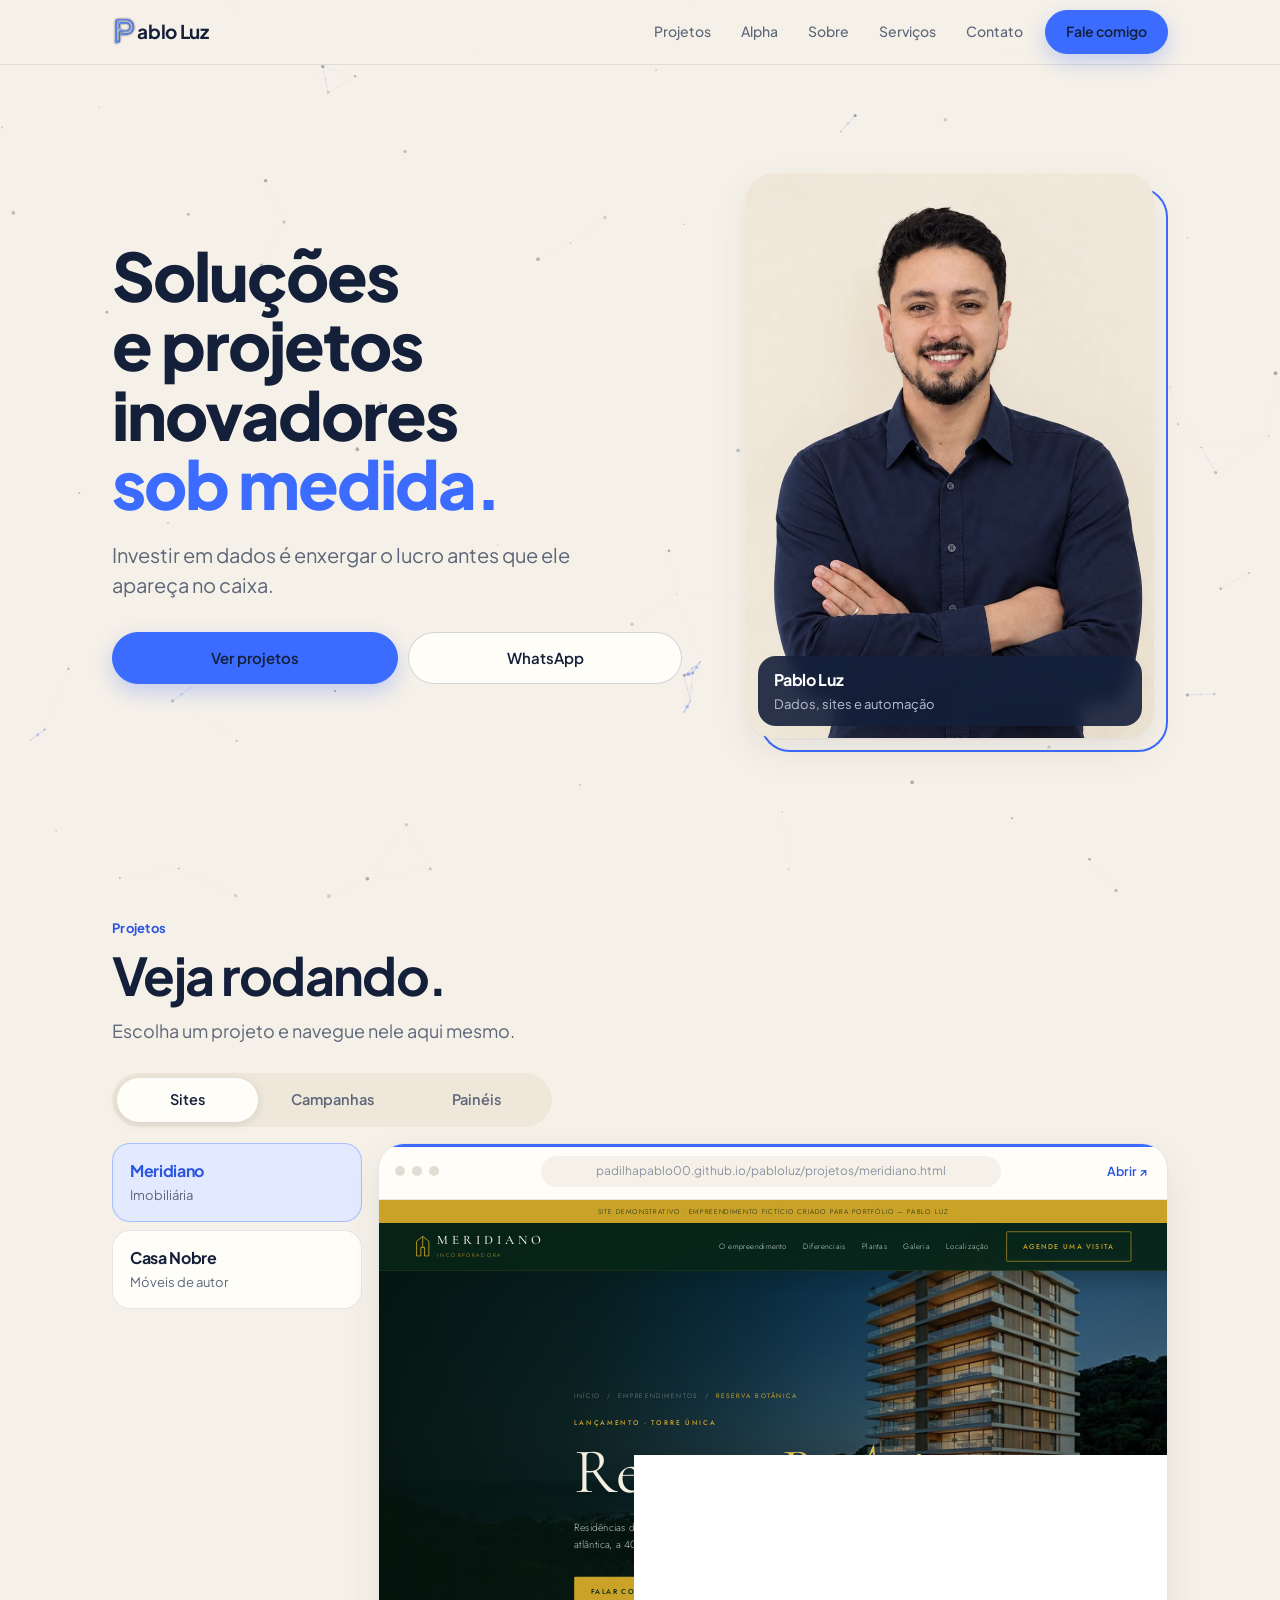
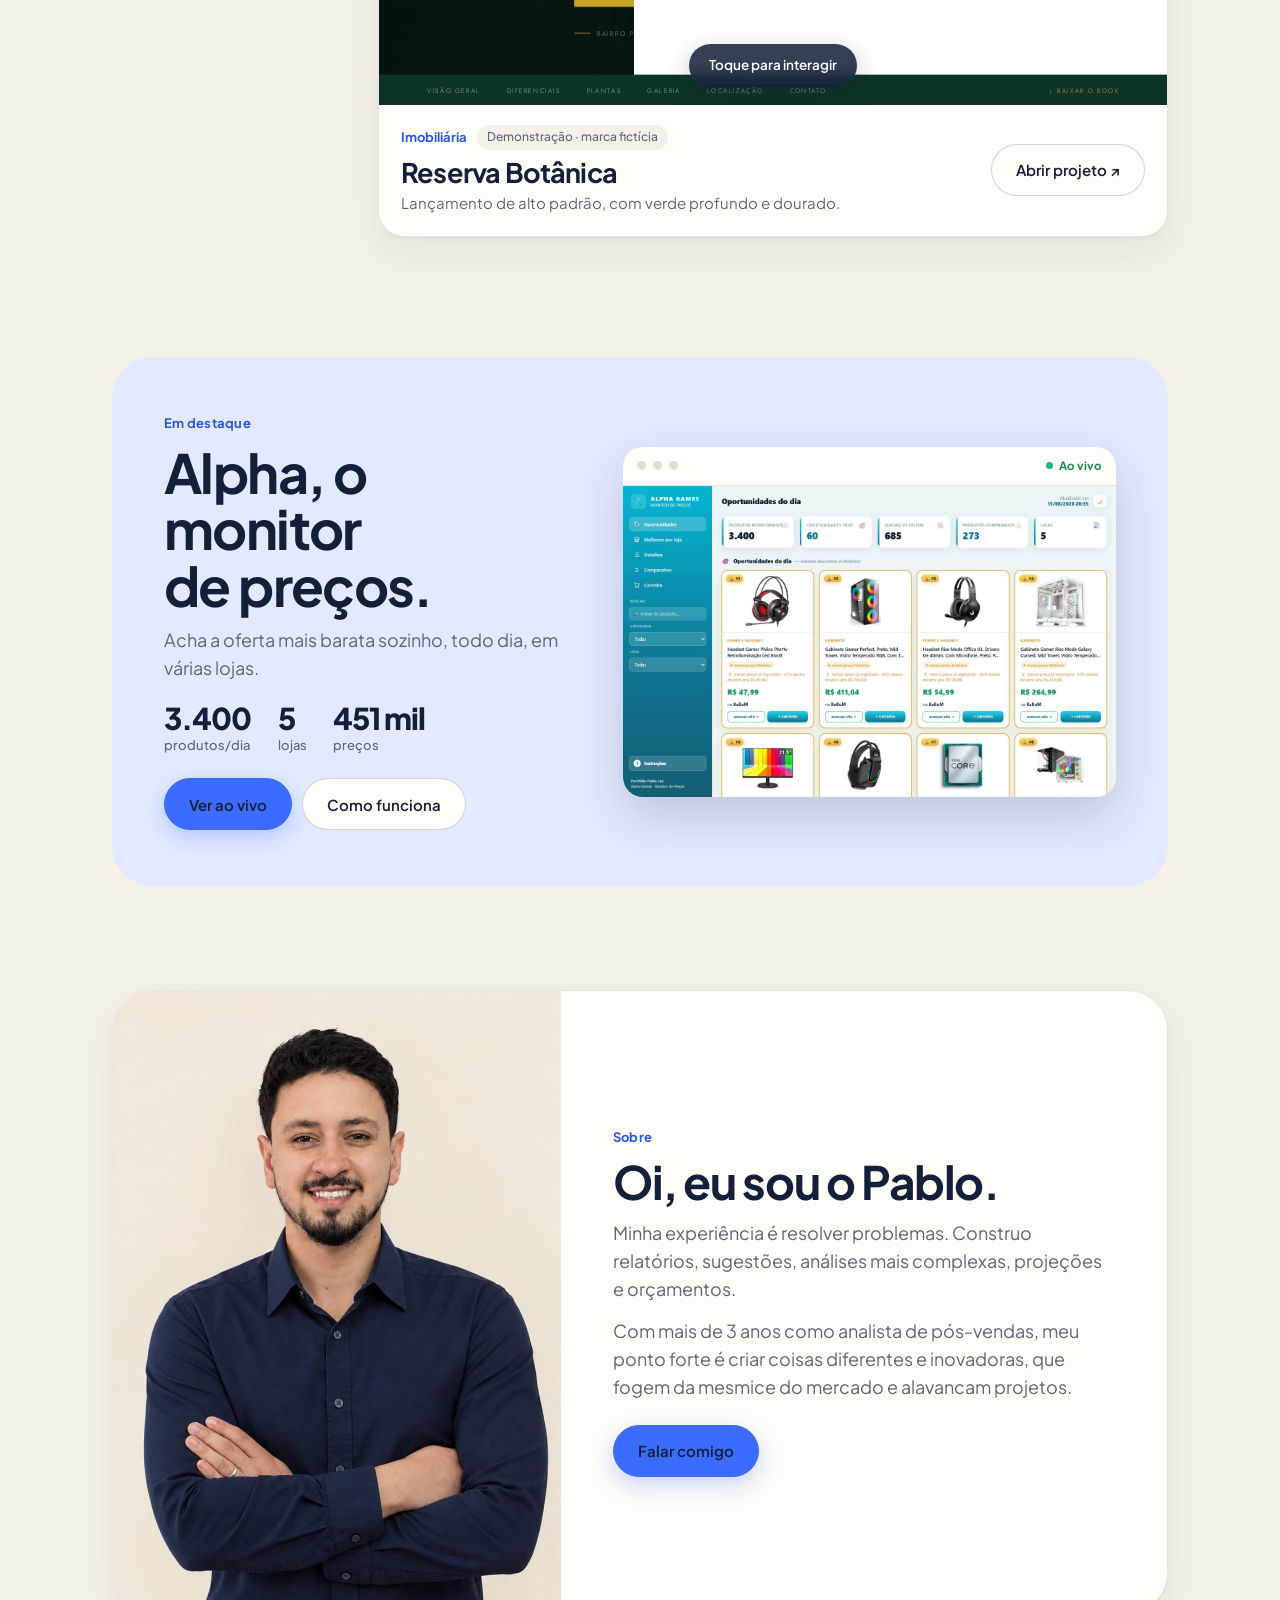
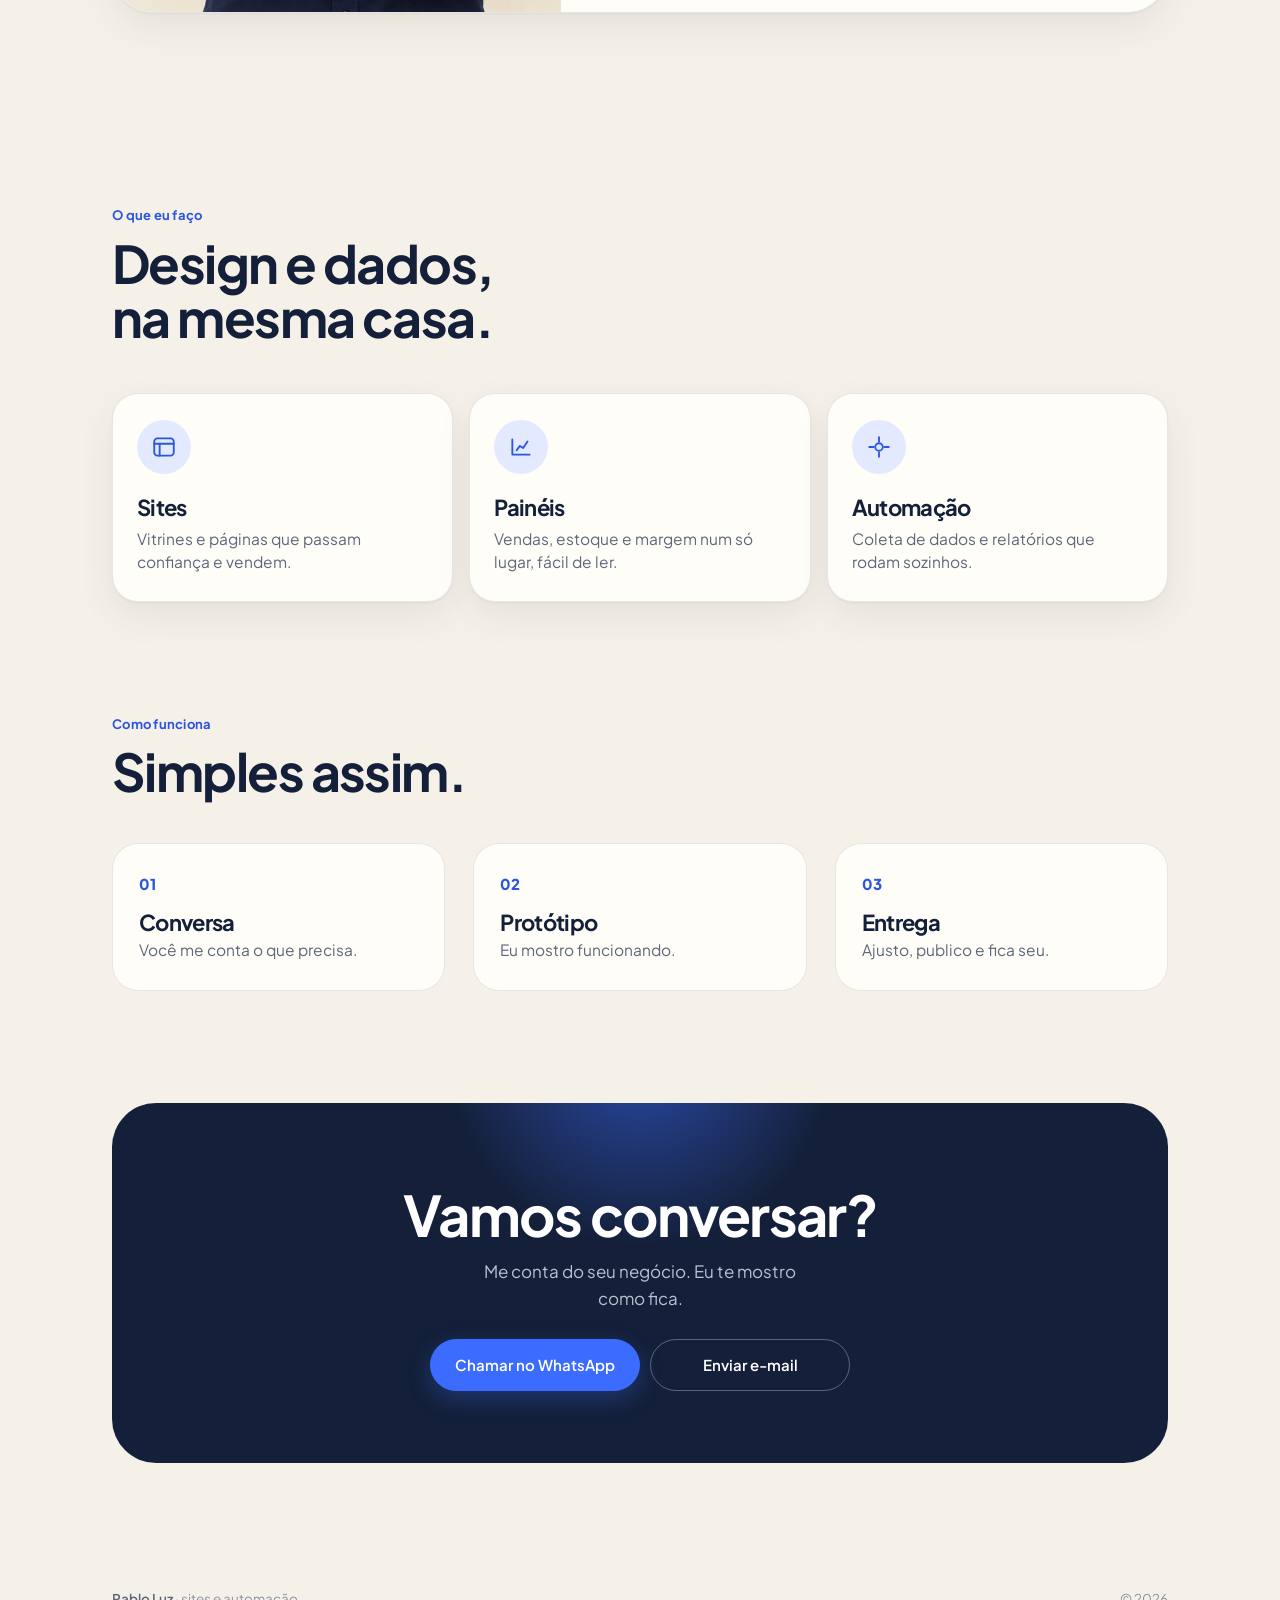
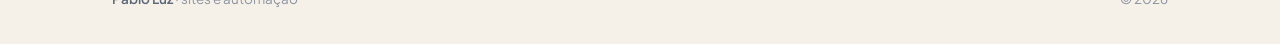
==== index.html @ eb37d138 "portfolio: hero mobile com titulo a esquerda e foto pequena a direita; frase sobre dados como subtit" ====
<!DOCTYPE html>
<html lang="pt-BR">
<head>
<meta charset="UTF-8">
<meta name="viewport" content="width=device-width, initial-scale=1, viewport-fit=cover">
<meta name="theme-color" content="#f6f1e8">
<title>Pablo Luz — Sites, painéis e automação</title>
<meta name="description" content="Sites, painéis e automações sob medida. Veja projetos funcionando, de verdade, sem sair da página.">
<link rel="canonical" href="https://padilhapablo00.github.io/pabloluz/">
<link rel="icon" type="image/png" href="assets/logo-p.png">
<meta property="og:type" content="website">
<meta property="og:locale" content="pt_BR">
<meta property="og:site_name" content="Pablo Luz">
<meta property="og:title" content="Pablo Luz — Sites, painéis e automação">
<meta property="og:description" content="Sites, painéis e automações sob medida. Projetos funcionando, de verdade.">
<meta property="og:url" content="https://padilhapablo00.github.io/pabloluz/">
<link rel="preconnect" href="https://fonts.googleapis.com">
<link rel="preconnect" href="https://fonts.gstatic.com" crossorigin>
<link href="https://fonts.googleapis.com/css2?family=Plus+Jakarta+Sans:wght@400;500;600;700;800&display=swap" rel="stylesheet">
<style>
:root{
  color-scheme:light;
  --bg:#f6f1e8; --bg2:#eee7da; --card:#fffdf8;
  --ink:#14203a; --mut:#5d6779; --dim:#8b93a3;
  --line:rgba(20,32,58,.10); --line2:rgba(20,32,58,.18);
  --blue:#3b6cff; --blued:#2a55e0; --tint:#e3eaff;
  --sh:0 1px 2px rgba(20,32,58,.05),0 14px 36px rgba(20,32,58,.08);
  --font:"Plus Jakarta Sans",-apple-system,"Segoe UI",system-ui,"Helvetica Neue",Arial,sans-serif;
  --wrap:1120px;
}
*{box-sizing:border-box;-webkit-tap-highlight-color:transparent}
html{scroll-behavior:smooth}
body{margin:0;background:var(--bg)}
.pl{background:var(--bg);color:var(--ink);font-family:var(--font);line-height:1.55;
  -webkit-font-smoothing:antialiased;overflow-x:clip;position:relative;min-height:100vh}
.pl ::selection{background:var(--blue);color:#fff}
.pl a{color:inherit;text-decoration:none}
.pl p{margin:0}.pl img{max-width:100%;display:block}
.pl h1,.pl h2,.pl h3{margin:0;font-weight:700;letter-spacing:-.03em;line-height:1.05;text-wrap:balance}
.wrap{max-width:var(--wrap);margin:0 auto;padding:0 22px;position:relative;z-index:2}
.blue{color:var(--blue)}

#field{position:fixed;inset:0;z-index:0;pointer-events:none;display:block;opacity:.7}

/* BOTOES */
.btn{display:inline-flex;align-items:center;justify-content:center;gap:8px;font-family:var(--font);font-weight:600;font-size:15px;
  cursor:pointer;border-radius:999px;padding:0 24px;height:52px;border:1px solid var(--line2);background:var(--card);color:var(--ink);
  transition:transform .16s,background .2s,box-shadow .25s,border-color .2s;white-space:nowrap}
.btn:active{transform:scale(.97)}
.btn-p{background:var(--blue);border-color:var(--blue);color:#fff;box-shadow:0 8px 22px rgba(59,108,255,.28)}
.btn-p:hover{background:var(--blued);border-color:var(--blued)}
.btn-g:hover{background:#fff;border-color:var(--ink)}
.btn-s{height:44px;padding:0 20px;font-size:14px}

/* NAV */
.nav{position:sticky;top:0;z-index:60;background:rgba(246,241,232,.84);backdrop-filter:blur(14px);-webkit-backdrop-filter:blur(14px);
  border-bottom:1px solid var(--line)}
.nav .row{display:flex;align-items:center;height:64px;gap:22px}
.logo{font-weight:700;font-size:19px;letter-spacing:-.02em;display:flex;align-items:center;color:var(--ink)}
.logo .pmark{display:block;height:30px;width:auto;margin:0 0 0 0;position:relative;top:-1px}
.navlinks{display:flex;gap:30px;margin-left:auto;font-size:14px;font-weight:500;color:var(--mut)}
.navlinks a{transition:color .2s}.navlinks a:hover{color:var(--ink)}
.burger{display:none;margin-left:auto;background:var(--card);border:1px solid var(--line2);border-radius:50%;color:var(--ink);
  width:44px;height:44px;cursor:pointer;font-size:17px}
.mmenu{display:none;position:fixed;inset:64px 0 0;z-index:55;background:var(--bg);padding:20px 22px calc(28px + env(safe-area-inset-bottom));
  flex-direction:column;gap:2px;overflow:auto}
.mmenu.on{display:flex}
.mmenu a.l{font-size:28px;font-weight:700;letter-spacing:-.03em;padding:16px 0;border-bottom:1px solid var(--line)}
.mmenu .btn{margin-top:26px}

/* HERO */
.hero{padding:60px 0 44px;position:relative}
.tag{display:inline-flex;align-items:center;gap:9px;font-size:13px;font-weight:600;color:var(--mut);background:var(--card);
  border:1px solid var(--line);border-radius:999px;padding:7px 14px 7px 12px}
.tag::before{content:"";width:7px;height:7px;border-radius:50%;background:var(--blue);box-shadow:0 0 0 4px rgba(59,108,255,.16)}
.hero h1{font-size:clamp(25px,7.3vw,72px);margin:0;max-width:17ch;font-weight:800;line-height:1.04}
.hero .sub{max-width:34ch;margin:22px 0 0;font-size:clamp(17px,4.6vw,20px);color:var(--mut);line-height:1.5}
.hero .ctas{display:flex;gap:10px;margin-top:32px;flex-wrap:wrap}
.hero .ctas .btn{flex:1 1 auto;min-width:150px}
.hero-grid{display:grid;grid-template-columns:minmax(0,1fr) 128px;grid-template-areas:"t p" "s s" "c c";gap:26px 20px;align-items:center}
.hero-tx{display:contents}
.hero-tx h1{grid-area:t}.hero-tx .sub{grid-area:s;margin:0}.hero-tx .ctas{grid-area:c;margin-top:2px}
.pic{grid-area:p;position:relative;margin:0 8px 8px 0}
.pic::before{content:"";position:absolute;inset:8px -8px -8px 8px;border:2px solid var(--blue);border-radius:22px;z-index:0}
.pic img{position:relative;z-index:1;width:100%;height:auto;border-radius:20px;box-shadow:var(--sh)}
.pic figcaption{display:none;position:absolute;z-index:2;left:12px;right:12px;bottom:12px;background:rgba(20,32,58,.9);color:#fff;
  border-radius:18px;padding:12px 16px;backdrop-filter:blur(8px)}
.pic figcaption b{display:block;font-size:16px;font-weight:700;letter-spacing:-.02em}
.pic figcaption span{display:block;font-size:13px;color:#b8c0d2;margin-top:1px}

/* SECOES */
.sec{padding:64px 0;position:relative;z-index:2}
.eyebrow{font-size:13px;font-weight:700;color:var(--blued);letter-spacing:.02em}
.sec h2{font-size:clamp(30px,7.6vw,52px);margin:10px 0 0}
.sec .lead{color:var(--mut);font-size:clamp(16px,4.2vw,18px);max-width:40ch;margin:14px 0 0;line-height:1.55}

.rev{opacity:0;transform:translateY(22px);transition:opacity .7s cubic-bezier(.2,.7,.2,1),transform .7s cubic-bezier(.2,.7,.2,1)}
.rev.in{opacity:1;transform:none}
.d1{transition-delay:.06s}.d2{transition-delay:.12s}.d3{transition-delay:.18s}

/* VITRINE */
.seg{display:flex;gap:4px;background:var(--bg2);border-radius:999px;padding:5px;margin-top:28px;max-width:440px}
.sg{flex:1;height:44px;border:0;border-radius:999px;background:transparent;font:inherit;font-size:14.5px;font-weight:600;color:var(--mut);
  cursor:pointer;transition:.22s}
.sg.on{background:var(--card);color:var(--ink);box-shadow:0 2px 10px rgba(20,32,58,.12)}
.show{display:grid;grid-template-columns:250px minmax(0,1fr);gap:16px;margin-top:16px}
.sel{display:flex;flex-direction:column;gap:8px;align-self:start}
.si{width:100%;text-align:left;border:1px solid var(--line);border-radius:18px;background:var(--card);padding:15px 17px;
  cursor:pointer;font:inherit;color:var(--ink);transition:.22s;position:relative}
.si:hover{border-color:var(--line2)}
.si.on{background:var(--tint);border-color:rgba(59,108,255,.35)}
.si .nm{display:block;font-size:16px;font-weight:700;letter-spacing:-.02em}
.si .kd{display:block;font-size:13px;color:var(--mut);margin-top:2px}
.si.on .nm{color:var(--blued)}
.stage{border:1px solid var(--line);border-radius:26px;overflow:hidden;background:var(--card);position:relative;box-shadow:var(--sh)}
.prog{position:absolute;left:0;top:0;height:3px;width:100%;background:var(--blue);transform-origin:left;transform:scaleX(0);z-index:5;pointer-events:none}
.prog.run{animation:prog 9s linear forwards}
@keyframes prog{from{transform:scaleX(0)}to{transform:scaleX(1)}}
.ftop{display:flex;align-items:center;gap:7px;padding:12px 16px;background:var(--card);border-bottom:1px solid var(--line)}
.ftop i{width:10px;height:10px;border-radius:50%;background:#e2ddd2;flex:0 0 auto}
.ftop .u{margin:0 auto;min-width:0;flex:1;max-width:460px;font-size:12px;color:var(--dim);background:var(--bg);border-radius:999px;
  padding:6px 14px;white-space:nowrap;overflow:hidden;text-overflow:ellipsis;text-align:center}
.ftop .op{font-size:12.5px;font-weight:600;color:var(--blued);white-space:nowrap;padding:6px 4px}
.view{position:relative;overflow:hidden;background:#f0ebe1;height:520px}
.view::before{content:"carregando…";position:absolute;inset:0;display:grid;place-items:center;font-size:13px;font-weight:500;color:var(--dim);animation:pulse 1.4s infinite}
.view.ready::before{display:none}
.view iframe{position:absolute;left:0;top:0;border:0;background:#fff;transform-origin:0 0;opacity:0;transition:opacity .4s}
.view.ready iframe{opacity:1}
.cover{position:absolute;inset:0;z-index:3;display:flex;align-items:flex-end;justify-content:center;padding:18px;cursor:pointer}
.view.live .cover{display:none}
.cover span{font-size:13.5px;font-weight:600;color:#fff;background:rgba(20,32,58,.86);border-radius:999px;padding:11px 20px;
  backdrop-filter:blur(8px);transition:.2s;box-shadow:0 8px 24px rgba(20,32,58,.25)}
.cover:hover span{background:var(--blue)}
.exit{position:absolute;right:12px;bottom:12px;z-index:4;display:none;font:inherit;font-size:13px;font-weight:600;color:#fff;
  background:rgba(20,32,58,.88);border:0;border-radius:999px;padding:10px 16px;cursor:pointer}
.view.live .exit{display:block}
.scopy{padding:20px 22px 22px;display:grid;grid-template-columns:minmax(0,1fr) auto;gap:18px;align-items:center}
.scopy .top{display:flex;align-items:center;gap:10px;flex-wrap:wrap}
.scopy .kd{font-size:13px;font-weight:700;color:var(--blued)}
.badge{font-size:12px;font-weight:500;color:var(--mut);background:var(--bg);border-radius:999px;padding:3px 10px}
.scopy h3{font-size:clamp(21px,5.4vw,27px);margin:8px 0 6px}
.scopy p{color:var(--mut);font-size:15px;line-height:1.5;max-width:56ch}

/* ALPHA */
.feature{background:var(--tint);border-radius:34px;padding:28px 22px 24px;display:grid;grid-template-columns:1fr;gap:28px;align-items:center;position:relative;z-index:2}
.feature h2{font-size:clamp(32px,8.4vw,54px);margin:10px 0 0}
.feature .lead{margin-top:12px}
.stat{display:flex;gap:26px;margin-top:22px;flex-wrap:wrap}
.stat .n{font-size:30px;font-weight:800;letter-spacing:-.03em;line-height:1}
.stat .n small{display:block;font-size:13px;font-weight:500;letter-spacing:0;color:var(--mut);margin-top:6px}
.feature .ctas{display:flex;gap:10px;margin-top:26px;flex-wrap:wrap}
.feature .ctas .btn{flex:1 1 auto}
.awin{border-radius:20px;overflow:hidden;background:var(--card);box-shadow:0 20px 50px rgba(20,32,58,.18);position:relative}
.awin .bar{display:flex;align-items:center;gap:7px;padding:10px 14px;border-bottom:1px solid var(--line)}
.awin .bar i{width:9px;height:9px;border-radius:50%;background:#e2ddd2}
.awin .live{margin-left:auto;display:inline-flex;align-items:center;gap:6px;font-size:11.5px;font-weight:700;color:#178a52}
.awin .live .dot{width:7px;height:7px;border-radius:50%;background:#22b573;animation:pulse 1.5s infinite}
@keyframes pulse{0%,100%{opacity:1}50%{opacity:.35}}
.awin img{width:100%;height:auto;display:block}

/* SOBRE */
.about{display:grid;grid-template-columns:1fr;background:var(--card);border:1px solid var(--line);border-radius:34px;overflow:hidden;box-shadow:var(--sh);position:relative;z-index:2}
.about .ph{position:relative;background:#efe7d8;overflow:hidden}
.about .ph img{width:100%;height:auto;display:block}
.about .tx{padding:28px 24px 30px}
.about h2{font-size:clamp(30px,8vw,46px);margin:10px 0 0}
.about p.lead{margin-top:14px}
.about .ctas{display:flex;gap:10px;margin-top:24px;flex-wrap:wrap}
.about .ctas .btn{flex:1 1 auto}

/* SERVICOS */
.svcs{display:flex;gap:12px;margin:32px -22px 0;padding:4px 22px 18px;overflow-x:auto;scroll-snap-type:x mandatory;scrollbar-width:none}
.svcs::-webkit-scrollbar{display:none}
.svc{flex:0 0 78%;max-width:340px;scroll-snap-align:start;background:var(--card);border:1px solid var(--line);border-radius:26px;padding:26px 24px 28px;box-shadow:var(--sh)}
.svc .ic{width:54px;height:54px;border-radius:50%;background:var(--tint);display:grid;place-items:center;color:var(--blued);margin-bottom:22px}
.svc .ic svg{width:26px;height:26px;fill:none;stroke:currentColor;stroke-width:1.7;stroke-linecap:round;stroke-linejoin:round}
.svc h3{font-size:22px}
.svc p{color:var(--mut);font-size:15.5px;margin-top:8px;line-height:1.5}

/* PROCESSO */
.steps{display:grid;grid-template-columns:1fr;gap:0;margin-top:30px;border-top:1px solid var(--line)}
.step{display:grid;grid-template-columns:48px 1fr;gap:10px;padding:22px 0;border-bottom:1px solid var(--line);align-items:baseline}
.step .sn{font-size:15px;font-weight:800;color:var(--blued)}
.step h3{font-size:22px}
.step p{color:var(--mut);font-size:15.5px;margin-top:4px}

/* CONTATO */
.cta{background:var(--ink);color:#fff;border-radius:34px;padding:44px 24px;text-align:center;position:relative;z-index:2;overflow:hidden}
.cta::before{content:"";position:absolute;width:420px;height:420px;border-radius:50%;left:50%;top:-260px;transform:translateX(-50%);
  background:radial-gradient(circle,rgba(59,108,255,.55),transparent 65%);pointer-events:none}
.cta h2{font-size:clamp(32px,8.6vw,56px);position:relative}
.cta p{color:#b8c0d2;font-size:17px;margin:14px auto 0;max-width:30ch;position:relative}
.cta .ctas{display:flex;flex-direction:column;gap:10px;margin-top:28px;position:relative;max-width:340px;margin-left:auto;margin-right:auto}
.cta .btn-g{background:transparent;color:#fff;border-color:rgba(255,255,255,.3)}
.cta .btn-g:hover{background:rgba(255,255,255,.08);border-color:#fff}
.foot{padding:30px 0 calc(34px + env(safe-area-inset-bottom));position:relative;z-index:2}
.foot .row{display:flex;justify-content:space-between;gap:14px;flex-wrap:wrap;font-size:13.5px;color:var(--dim)}
.foot .row b{color:var(--mut);font-weight:600}

/* WHATSAPP FLUTUANTE (celular) */
.fab{position:fixed;left:16px;right:16px;bottom:calc(14px + env(safe-area-inset-bottom));z-index:50;max-width:420px;margin:0 auto;
  height:54px;display:none;box-shadow:0 12px 30px rgba(59,108,255,.38);transform:translateY(90px);opacity:0;transition:.35s}
.fab.on{transform:none;opacity:1}

/* MODAL */
.pv{position:fixed;inset:0;z-index:100;display:none;align-items:center;justify-content:center;padding:20px}
.pv.on{display:flex}
.pv .bd{position:absolute;inset:0;background:rgba(20,32,58,.5);backdrop-filter:blur(6px);opacity:0;transition:opacity .35s}
.pv.show .bd{opacity:1}
.pvwin{position:relative;z-index:1;width:min(560px,100%);max-height:88vh;background:var(--card);border-radius:28px;overflow:hidden;
  display:flex;flex-direction:column;transform:scale(.94) translateY(14px);opacity:0;transition:transform .4s cubic-bezier(.2,.75,.2,1),opacity .4s;
  box-shadow:0 40px 100px rgba(20,32,58,.35)}
.pv.show .pvwin{transform:none;opacity:1}
.pvbar{display:flex;align-items:center;justify-content:space-between;padding:18px 22px;border-bottom:1px solid var(--line)}
.pvbar .t{font-size:15px;font-weight:700}
.pvbar button{font:inherit;font-size:14px;font-weight:600;color:var(--ink);background:var(--bg);border:0;border-radius:999px;padding:9px 16px;cursor:pointer}
.hwbody{padding:22px 24px 28px;overflow:auto}
.hwhead{font-size:24px;font-weight:800;letter-spacing:-.03em;line-height:1.1;margin-bottom:8px}
.hwstep{display:flex;gap:16px;padding:16px 0;border-top:1px solid var(--line)}
.hwstep .hn{font-size:15px;font-weight:800;color:var(--blued);min-width:26px}
.hwstep b{font-size:17px;font-weight:700;letter-spacing:-.02em}
.hwstep p{color:var(--mut);font-size:15px;margin-top:3px;line-height:1.5}

/* ---- TABLET / DESKTOP ---- */
@media(max-width:1000px){
  .show{grid-template-columns:1fr}
  .sel{flex-direction:row;overflow-x:auto;scrollbar-width:none;margin:0 -22px;padding:2px 22px}
  .sel::-webkit-scrollbar{display:none}
  .si{width:auto;min-width:172px;flex:0 0 auto}
}
@media(max-width:700px){
  .navlinks,.nav .btn{display:none}.burger{display:block}
  .fab{display:inline-flex}
  .scopy{grid-template-columns:1fr}
  .scopy .btn{width:100%}
  .ftop .u{display:none}.ftop .op{margin-left:auto}
}
@media(min-width:701px){
  .wrap{padding:0 32px}
  .hero{padding:108px 0 70px}
  .hero h1{font-size:clamp(46px,5.2vw,68px)}
  .hero-grid{grid-template-columns:1.15fr .85fr;grid-template-areas:none;gap:64px;align-items:center}
  .hero-tx{display:block}
  .hero-tx .sub{margin:22px 0 0}.hero-tx .ctas{margin-top:32px}
  .pic{grid-area:auto;margin:0 14px 14px 0;max-width:420px;justify-self:end}
  .pic::before{inset:14px -14px -14px 14px;border-radius:30px}
  .pic img{border-radius:28px}
  .pic figcaption{display:block}
  .sec{padding:96px 0}
  .feature{padding:56px 52px;grid-template-columns:.9fr 1.1fr;gap:56px;border-radius:40px}
  .feature .ctas .btn{flex:0 0 auto}
  .svcs{margin:44px 0 0;padding:4px 0 8px;overflow:visible;display:grid;grid-template-columns:repeat(3,1fr);gap:16px}
  .svc{flex:none;max-width:none}
  .steps{grid-template-columns:repeat(3,1fr);gap:28px;border-top:0;margin-top:44px}
  .step{grid-template-columns:1fr;border:1px solid var(--line);border-radius:26px;padding:28px 26px;background:var(--card);gap:16px}
  .about{grid-template-columns:.85fr 1.15fr;border-radius:40px}
  .about .tx{padding:56px 52px;align-self:center}
  .about .ctas .btn{flex:0 0 auto}
  .cta{padding:72px 40px;border-radius:44px}
  .cta .ctas{flex-direction:row;max-width:none;justify-content:center}
  .cta .btn{min-width:200px}
}
@media(prefers-reduced-motion:reduce){.rev{transition:none;opacity:1;transform:none}
  .awin .live .dot,.view::before{animation:none}html{scroll-behavior:auto}}
</style>
</head>
<body>

<div class="pl">
  <canvas id="field"></canvas>

  <nav class="nav"><div class="wrap"><div class="row">
    <a class="logo" href="#top"><img class="pmark" src="assets/logo-p.png" alt="P">ablo&nbsp;Luz</a>
    <div class="navlinks"><a href="#trabalhos">Projetos</a><a href="#alpha">Alpha</a><a href="#sobre">Sobre</a><a href="#servicos">Serviços</a><a href="#contato">Contato</a></div>
    <a class="btn btn-p btn-s" href="#contato">Fale comigo</a>
    <button class="burger" id="burger" aria-label="menu">☰</button>
  </div></div></nav>
  <div class="mmenu" id="mmenu">
    <a class="l" href="#trabalhos">Projetos</a><a class="l" href="#alpha">Alpha</a><a class="l" href="#sobre">Sobre</a><a class="l" href="#servicos">Serviços</a><a class="l" href="#contato">Contato</a>
    <a class="btn btn-p" href="https://wa.me/5555992091409?text=Oi%20Pablo!%20Vi%20o%20seu%20site%20e%20quero%20conversar." target="_blank" rel="noopener">Chamar no WhatsApp</a>
  </div>

  <!-- HERO -->
  <header class="hero" id="top"><div class="wrap hero-grid">
    <div class="hero-tx">
      <h1 class="rev">Soluções e projetos inovadores <span class="blue">sob medida.</span></h1>
      <p class="sub rev d1">Investir em dados é enxergar o lucro antes que ele apareça no caixa.</p>
      <div class="ctas rev d2">
        <a class="btn btn-p" href="#trabalhos">Ver projetos</a>
        <a class="btn btn-g" href="https://wa.me/5555992091409?text=Oi%20Pablo!%20Vi%20o%20seu%20site%20e%20quero%20conversar." target="_blank" rel="noopener">WhatsApp</a>
      </div>
    </div>
    <figure class="pic rev d2">
      <img src="assets/pablo.jpg" width="800" height="1109" alt="Pablo Luz" fetchpriority="high">
      <figcaption><b>Pablo Luz</b><span>Dados, sites e automação</span></figcaption>
    </figure>
  </div></header>

  <!-- PROJETOS -->
  <section class="sec" id="trabalhos"><div class="wrap">
    <div class="eyebrow rev">Projetos</div>
    <h2 class="rev d1">Veja rodando.</h2>
    <p class="lead rev d2">Escolha um projeto e navegue nele aqui mesmo.</p>
    <div class="seg rev d2" id="seg"></div>
    <div class="show rev d3" id="showcase">
      <div class="sel" id="sel"></div>
      <div class="stage">
        <div class="prog" id="prog"></div>
        <div class="ftop"><i></i><i></i><i></i><span class="u" id="url"></span><a class="op" id="open" target="_blank" rel="noopener">Abrir ↗</a></div>
        <div class="view" id="view">
          <iframe id="frame" title="Prévia do projeto" loading="lazy"></iframe>
          <div class="cover" id="cover"><span>Toque para interagir</span></div>
          <button class="exit" id="exit" type="button">Voltar a rolar ✕</button>
        </div>
        <div class="scopy">
          <div>
            <div class="top"><span class="kd" id="kd"></span><span class="badge" id="badge"></span></div>
            <h3 id="ttl"></h3>
            <p id="txt"></p>
          </div>
          <a class="btn btn-g" id="go" target="_blank" rel="noopener">Abrir projeto ↗</a>
        </div>
      </div>
    </div>
  </div></section>

  <!-- ALPHA -->
  <section class="sec" id="alpha" style="padding-top:24px"><div class="wrap">
    <div class="feature">
      <div>
        <div class="eyebrow rev">Em destaque</div>
        <h2 class="rev d1">Alpha, o monitor de preços.</h2>
        <p class="lead rev d2">Acha a oferta mais barata sozinho, todo dia, em várias lojas.</p>
        <div class="stat rev d2">
          <div class="n">3.400<small>produtos/dia</small></div>
          <div class="n">5<small>lojas</small></div>
          <div class="n">451 mil<small>preços</small></div>
        </div>
        <div class="ctas rev d3">
          <a class="btn btn-p" href="https://padilhapablo00.github.io/AlphaGames/" target="_blank" rel="noopener">Ver ao vivo</a>
          <button class="btn btn-g" id="hwbtn" type="button">Como funciona</button>
        </div>
      </div>
      <div class="awin rev d2">
        <div class="bar"><i></i><i></i><i></i><span class="live"><span class="dot"></span>Ao vivo</span></div>
        <img src="assets/alpha.jpg" width="1360" height="860" loading="lazy" alt="Painel Alpha — Monitor de Preços">
      </div>
    </div>
  </div></section>

  <!-- SOBRE -->
  <section class="sec" id="sobre" style="padding-top:8px"><div class="wrap">
    <div class="about rev">
      <div class="ph"><img src="assets/pablo.jpg" width="800" height="1110" loading="lazy" alt="Pablo Luz"></div>
      <div class="tx">
        <div class="eyebrow">Sobre</div>
        <h2>Oi, eu sou o Pablo.</h2>
        <p class="lead">Minha experiência é resolver problemas. Construo relatórios, sugestões, análises mais complexas, projeções e orçamentos.</p>
        <p class="lead">Com mais de 3 anos como analista de pós-vendas, meu ponto forte é criar coisas diferentes e inovadoras, que fogem da mesmice do mercado e alavancam projetos.</p>
        <div class="ctas">
          <a class="btn btn-p" href="https://wa.me/5555992091409?text=Oi%20Pablo!%20Vi%20o%20seu%20site%20e%20quero%20conversar." target="_blank" rel="noopener">Falar comigo</a>
        </div>
      </div>
    </div>
  </div></section>

  <!-- SERVICOS -->
  <section class="sec" id="servicos"><div class="wrap">
    <div class="eyebrow rev">O que eu faço</div>
    <h2 class="rev d1">Design e dados,<br>na mesma casa.</h2>
    <div class="svcs rev d2">
      <div class="svc"><div class="ic" aria-hidden="true"><svg viewBox="0 0 24 24"><rect x="3" y="4" width="18" height="16" rx="3"/><path d="M3 9h18M8 9v11"/></svg></div>
        <h3>Sites</h3><p>Vitrines e páginas que passam confiança e vendem.</p></div>
      <div class="svc"><div class="ic" aria-hidden="true"><svg viewBox="0 0 24 24"><path d="M4 19V5M4 19h16"/><path d="M8 15l3-4 3 2 4-6"/></svg></div>
        <h3>Painéis</h3><p>Vendas, estoque e margem num só lugar, fácil de ler.</p></div>
      <div class="svc"><div class="ic" aria-hidden="true"><svg viewBox="0 0 24 24"><path d="M12 3v4M12 17v4M3 12h4M17 12h4"/><circle cx="12" cy="12" r="3.5"/></svg></div>
        <h3>Automação</h3><p>Coleta de dados e relatórios que rodam sozinhos.</p></div>
    </div>
  </div></section>

  <!-- PROCESSO -->
  <section class="sec" id="processo" style="padding-top:8px"><div class="wrap">
    <div class="eyebrow rev">Como funciona</div>
    <h2 class="rev d1">Simples assim.</h2>
    <div class="steps rev d2">
      <div class="step"><div class="sn">01</div><div><h3>Conversa</h3><p>Você me conta o que precisa.</p></div></div>
      <div class="step"><div class="sn">02</div><div><h3>Protótipo</h3><p>Eu mostro funcionando.</p></div></div>
      <div class="step"><div class="sn">03</div><div><h3>Entrega</h3><p>Ajusto, publico e fica seu.</p></div></div>
    </div>
  </div></section>

  <!-- CONTATO -->
  <section class="sec" id="contato" style="padding-top:16px"><div class="wrap">
    <div class="cta rev">
      <h2>Vamos conversar?</h2>
      <p>Me conta do seu negócio. Eu te mostro como fica.</p>
      <div class="ctas">
        <a class="btn btn-p" href="https://wa.me/5555992091409?text=Oi%20Pablo!%20Vi%20o%20seu%20site%20e%20quero%20conversar." target="_blank" rel="noopener">Chamar no WhatsApp</a>
        <a class="btn btn-g" href="mailto:padilhapablo00@gmail.com">Enviar e-mail</a>
      </div>
    </div>
  </div></section>
  <footer class="foot"><div class="wrap"><div class="row">
    <span><b>Pablo Luz</b> · sites e automação</span><span>© 2026</span>
  </div></div></footer>

  <a class="btn btn-p fab" id="fab" href="https://wa.me/5555992091409?text=Oi%20Pablo!%20Vi%20o%20seu%20site%20e%20quero%20conversar." target="_blank" rel="noopener">Chamar no WhatsApp</a>

  <!-- COMO FUNCIONA (Alpha) -->
  <div class="pv" id="hw"><div class="bd" id="hwbd"></div>
    <div class="pvwin">
      <div class="pvbar"><span class="t">Alpha · como funciona</span><button id="hwx">Fechar</button></div>
      <div class="hwbody">
        <div class="hwhead">Um monitor que trabalha sozinho.</div>
        <div class="hwstep"><div class="hn">01</div><div><b>Coleta</b>
          <p>Todo dia, robôs leem milhares de preços em várias lojas.</p></div></div>
        <div class="hwstep"><div class="hn">02</div><div><b>Comparação</b>
          <p>Um "DNA" reconhece o mesmo produto entre lojas e acha o mais barato.</p></div></div>
        <div class="hwstep"><div class="hn">03</div><div><b>Painel diário</b>
          <p>Tudo vira um painel com as melhores ofertas do dia, atualizado sozinho.</p></div></div>
      </div>
    </div>
  </div>
</div>

<script>
(function(){
  var reduce=window.matchMedia&&window.matchMedia('(prefers-reduced-motion:reduce)').matches;
  var fine=window.matchMedia&&window.matchMedia('(pointer:fine)').matches;
  function $(id){return document.getElementById(id);}

  // ---- projetos (vitrine ao vivo) ----
  var CATS=[['sites','Sites'],['campanhas','Campanhas'],['paineis','Painéis']];
  var DEMO='Demonstração';
  var PROJ=[
    {c:'sites',name:'Meridiano',kind:'Imobiliária',title:'Reserva Botânica',
     text:'Lançamento de alto padrão, com verde profundo e dourado.',url:'projetos/meridiano.html',note:DEMO+' · marca fictícia'},
    {c:'sites',name:'Casa Nobre',kind:'Móveis de autor',title:'Casa Nobre',
     text:'Móveis de luxo em osso, nogueira e latão.',url:'projetos/casanobre.html',note:DEMO+' · marca fictícia'},
    {c:'campanhas',name:'Semana Amarela',kind:'Promoção',title:'Semana Amarela',
     text:'Promoção com tipografia pesada e chamada direta.',url:'colecoes/promocao.html',note:DEMO+' · loja fictícia'},
    {c:'campanhas',name:'Coleção Verão',kind:'E-commerce',title:'Maré Alta',
     text:'Coleção com clima solar e leve.',url:'colecoes/verao.html',note:DEMO+' · loja fictícia'},
    {c:'campanhas',name:'Coleção Inverno',kind:'E-commerce',title:'Entre Lãs',
     text:'Serifa elegante e clima acolhedor pro frio.',url:'colecoes/inverno.html',note:DEMO+' · loja fictícia'},
    {c:'campanhas',name:'Coleção Outono',kind:'E-commerce',title:'Folhagem',
     text:'Tons terrosos e tipografia com personalidade.',url:'colecoes/outono.html',note:DEMO+' · loja fictícia'},
    {c:'campanhas',name:'Convite',kind:'Evento',title:'Você está convidada',
     text:'Convite digital pro lançamento da coleção.',url:'colecoes/evento.html',note:DEMO+' · loja fictícia'},
    {c:'campanhas',name:'Dia dos Namorados',kind:'Campanha',title:'Guia de presentes',
     text:'Guia pra quem está indeciso decidir mais rápido.',url:'colecoes/campanha.html',note:DEMO+' · loja fictícia'},
    {c:'paineis',name:'Alpha Produtos',kind:'Painel de vendas',title:'Inteligência de Vendas',
     text:'Vendas, produtos e períodos com filtros na hora.',url:'projetos/alpha-produtos.html',note:'Painel de demonstração'}
  ];

  var AUTO=9000,cat='sites',idx=0,timer=null,paused=false,live=false,manual=false,visible=false,started=false;
  var seg=$('seg'),sel=$('sel'),view=$('view'),fr=$('frame'),prog=$('prog'),show=$('showcase');
  function list(){return PROJ.filter(function(p){return p.c===cat;});}
  function absUrl(u){return /^https?:/.test(u)?u:'padilhapablo00.github.io/pabloluz/'+u;}

  function buildSeg(){
    seg.innerHTML='';
    CATS.forEach(function(c){
      var b=document.createElement('button');b.type='button';
      b.className='sg'+(c[0]===cat?' on':'');b.textContent=c[1];
      b.onclick=function(){if(cat===c[0])return;cat=c[0];idx=0;manual=true;buildSeg();buildSel();render();stopAuto();};
      seg.appendChild(b);
    });
  }
  function buildSel(){
    sel.innerHTML='';
    list().forEach(function(p,i){
      var b=document.createElement('button');b.type='button';b.className='si';
      b.innerHTML='<span class="nm">'+p.name+'</span><span class="kd">'+p.kind+'</span>';
      b.onclick=function(){idx=i;manual=true;render();stopAuto();};
      sel.appendChild(b);
    });
  }
  function fit(){
    var w=view.clientWidth;if(!w)return;
    var vw=w<640?400:1280,vh=w<640?700:820,s=w/vw;
    fr.style.width=vw+'px';fr.style.height=vh+'px';fr.style.transform='scale('+s+')';
    view.style.height=Math.round(vh*s)+'px';
  }
  function exitLive(){live=false;view.classList.remove('live');}
  function render(){
    var p=list()[idx];if(!p)return;
    [].forEach.call(sel.children,function(b,n){b.classList.toggle('on',n===idx);});
    exitLive();view.classList.remove('ready');
    fr.onload=function(){view.classList.add('ready');};
    fr.src=p.url;fit();
    $('url').textContent=absUrl(p.url).replace(/^https?:\/\//,'');
    $('open').href=p.url;$('go').href=p.url;
    $('kd').textContent=p.kind;$('badge').textContent=p.note;
    $('ttl').textContent=p.title;$('txt').textContent=p.text;
  }
  function progOff(){prog.classList.remove('run');}
  function stopAuto(){clearTimeout(timer);progOff();}
  function schedule(){
    clearTimeout(timer);progOff();
    if(reduce||manual||paused||live||!visible)return;
    void prog.offsetWidth;prog.classList.add('run');
    timer=setTimeout(function(){idx=(idx+1)%list().length;render();schedule();},AUTO);
  }
  $('cover').onclick=function(){live=true;manual=true;view.classList.add('live');stopAuto();};
  $('exit').onclick=exitLive;
  if(fine)view.addEventListener('mouseleave',exitLive);
  show.addEventListener('mouseenter',function(){paused=true;stopAuto();});
  show.addEventListener('mouseleave',function(){paused=false;schedule();});
  window.addEventListener('resize',fit);
  if(window.ResizeObserver)new ResizeObserver(fit).observe(view);

  buildSeg();buildSel();
  new IntersectionObserver(function(es){
    visible=es[0].isIntersecting;
    if(visible&&!started){started=true;render();}
    schedule();
  },{rootMargin:'300px 0px 300px 0px'}).observe(show);

  // ---- como funciona (Alpha) ----
  var hw=$('hw');
  function openHW(){hw.classList.add('on');document.body.style.overflow='hidden';
    requestAnimationFrame(function(){requestAnimationFrame(function(){hw.classList.add('show');});});}
  function closeHW(){hw.classList.remove('show');document.body.style.overflow='';
    setTimeout(function(){hw.classList.remove('on');},380);}
  var hwbtn=$('hwbtn');if(hwbtn)hwbtn.onclick=openHW;
  $('hwx').onclick=closeHW;$('hwbd').onclick=closeHW;
  document.addEventListener('keydown',function(e){if(e.key==='Escape'&&hw.classList.contains('on'))closeHW();});

  // ---- reveal ----
  var io=new IntersectionObserver(function(es){es.forEach(function(en){
    if(en.isIntersecting){en.target.classList.add('in');io.unobserve(en.target);}});},
    {threshold:.12,rootMargin:'0px 0px -6% 0px'});
  document.querySelectorAll('.rev').forEach(function(el){io.observe(el);});

  // ---- WhatsApp flutuante (celular): aparece depois do hero, some no contato ----
  var fab=$('fab'),heroEnd=false,inContact=false;
  function fabUpdate(){fab.classList.toggle('on',heroEnd&&!inContact);}
  new IntersectionObserver(function(es){heroEnd=!es[0].isIntersecting&&es[0].boundingClientRect.top<0;fabUpdate();}).observe($('top'));
  new IntersectionObserver(function(es){inContact=es[0].isIntersecting;fabUpdate();}).observe($('contato'));

  // ---- menu mobile ----
  var burger=$('burger'),mm=$('mmenu');
  function menu(on){mm.classList.toggle('on',on);burger.textContent=on?'✕':'☰';document.body.style.overflow=on?'hidden':'';}
  if(burger){burger.onclick=function(){menu(!mm.classList.contains('on'));};
    mm.addEventListener('click',function(e){if(e.target.closest('a'))menu(false);});}
  document.querySelectorAll('a[href^="#"]').forEach(function(a){a.addEventListener('click',function(e){
    var id=a.getAttribute('href');if(id.length<2)return;var t=document.querySelector(id);
    if(t){e.preventDefault();t.scrollIntoView({behavior:reduce?'auto':'smooth'});}});});

  // ---- PARTICULAS (suaves, reagem ao mouse / toque) ----
  var cv=$('field'),ctx=cv.getContext('2d'),W,H,DPR,parts=[],mouse={x:-9999,y:-9999};
  function size(){DPR=Math.min(window.devicePixelRatio||1,2);W=cv.width=innerWidth*DPR;H=cv.height=innerHeight*DPR;
    cv.style.width=innerWidth+'px';cv.style.height=innerHeight+'px';}
  function build(){var n=Math.min(130,Math.round(innerWidth*innerHeight/11000));parts=[];
    for(var i=0;i<n;i++)parts.push({x:Math.random()*W,y:Math.random()*H,
      vx:(Math.random()-.5)*.16*DPR,vy:(Math.random()-.5)*.16*DPR,
      r:(Math.random()*1.3+.6)*DPR,a:Math.random()*.3+.22});}
  window.addEventListener('mousemove',function(e){mouse.x=e.clientX*DPR;mouse.y=e.clientY*DPR;});
  window.addEventListener('mouseout',function(){mouse.x=mouse.y=-9999;});
  function touchPos(e){if(e.touches&&e.touches.length){mouse.x=e.touches[0].clientX*DPR;mouse.y=e.touches[0].clientY*DPR;}}
  window.addEventListener('touchstart',touchPos,{passive:true});
  window.addEventListener('touchmove',touchPos,{passive:true});
  window.addEventListener('touchend',function(){mouse.x=mouse.y=-9999;},{passive:true});
  function frame(){
    ctx.clearRect(0,0,W,H);
    var R=140*DPR;
    for(var i=0;i<parts.length;i++){var p=parts[i];
      var dx=p.x-mouse.x,dy=p.y-mouse.y,d2=dx*dx+dy*dy;
      if(d2<R*R){var d=Math.sqrt(d2)||1,f=(R-d)/R*1.5*DPR;p.x+=dx/d*f;p.y+=dy/d*f;}
      p.x+=p.vx;p.y+=p.vy;
      if(p.x<0)p.x+=W;if(p.x>W)p.x-=W;if(p.y<0)p.y+=H;if(p.y>H)p.y-=H;
      for(var j=i+1;j<parts.length;j++){var q=parts[j],ex=p.x-q.x,ey=p.y-q.y,dd=ex*ex+ey*ey,L=110*DPR;
        if(dd<L*L){var dist=Math.sqrt(dd),prox=1-dist/L,FZ=34*DPR;
          if(dist<FZ){
            var fz=1-dist/FZ;
            ctx.strokeStyle='rgba(59,108,255,'+(.12+fz*.4)+')';ctx.lineWidth=DPR*(.6+fz*.8);
            ctx.beginPath();ctx.moveTo(p.x,p.y);ctx.lineTo(q.x,q.y);ctx.stroke();
            var mx=(p.x+q.x)/2,my=(p.y+q.y)/2;
            ctx.fillStyle='rgba(59,108,255,'+(fz*.8)+')';
            ctx.beginPath();ctx.arc(mx,my,DPR*(.8+fz*1.5),0,6.283);ctx.fill();
          }else{ctx.strokeStyle='rgba(20,32,58,'+(prox*.07)+')';
            ctx.lineWidth=DPR*.6;ctx.beginPath();ctx.moveTo(p.x,p.y);ctx.lineTo(q.x,q.y);ctx.stroke();}
        }}
      var mdx=p.x-mouse.x,mdy=p.y-mouse.y,md=mdx*mdx+mdy*mdy,ML=160*DPR;
      if(md<ML*ML){var ma=(1-Math.sqrt(md)/ML)*.3;ctx.strokeStyle='rgba(59,108,255,'+ma+')';
        ctx.lineWidth=DPR*.8;ctx.beginPath();ctx.moveTo(p.x,p.y);ctx.lineTo(mouse.x,mouse.y);ctx.stroke();}
      ctx.fillStyle='rgba(20,32,58,'+p.a+')';ctx.beginPath();ctx.arc(p.x,p.y,p.r,0,6.283);ctx.fill();
    }
    requestAnimationFrame(frame);
  }
  size();build();window.addEventListener('resize',function(){size();build();});
  if(reduce){
    for(var i=0;i<parts.length;i++){var p=parts[i];ctx.fillStyle='rgba(20,32,58,'+p.a+')';
      ctx.beginPath();ctx.arc(p.x,p.y,p.r,0,6.283);ctx.fill();}
  }else{frame();}
})();
</script>
</body>
</html>
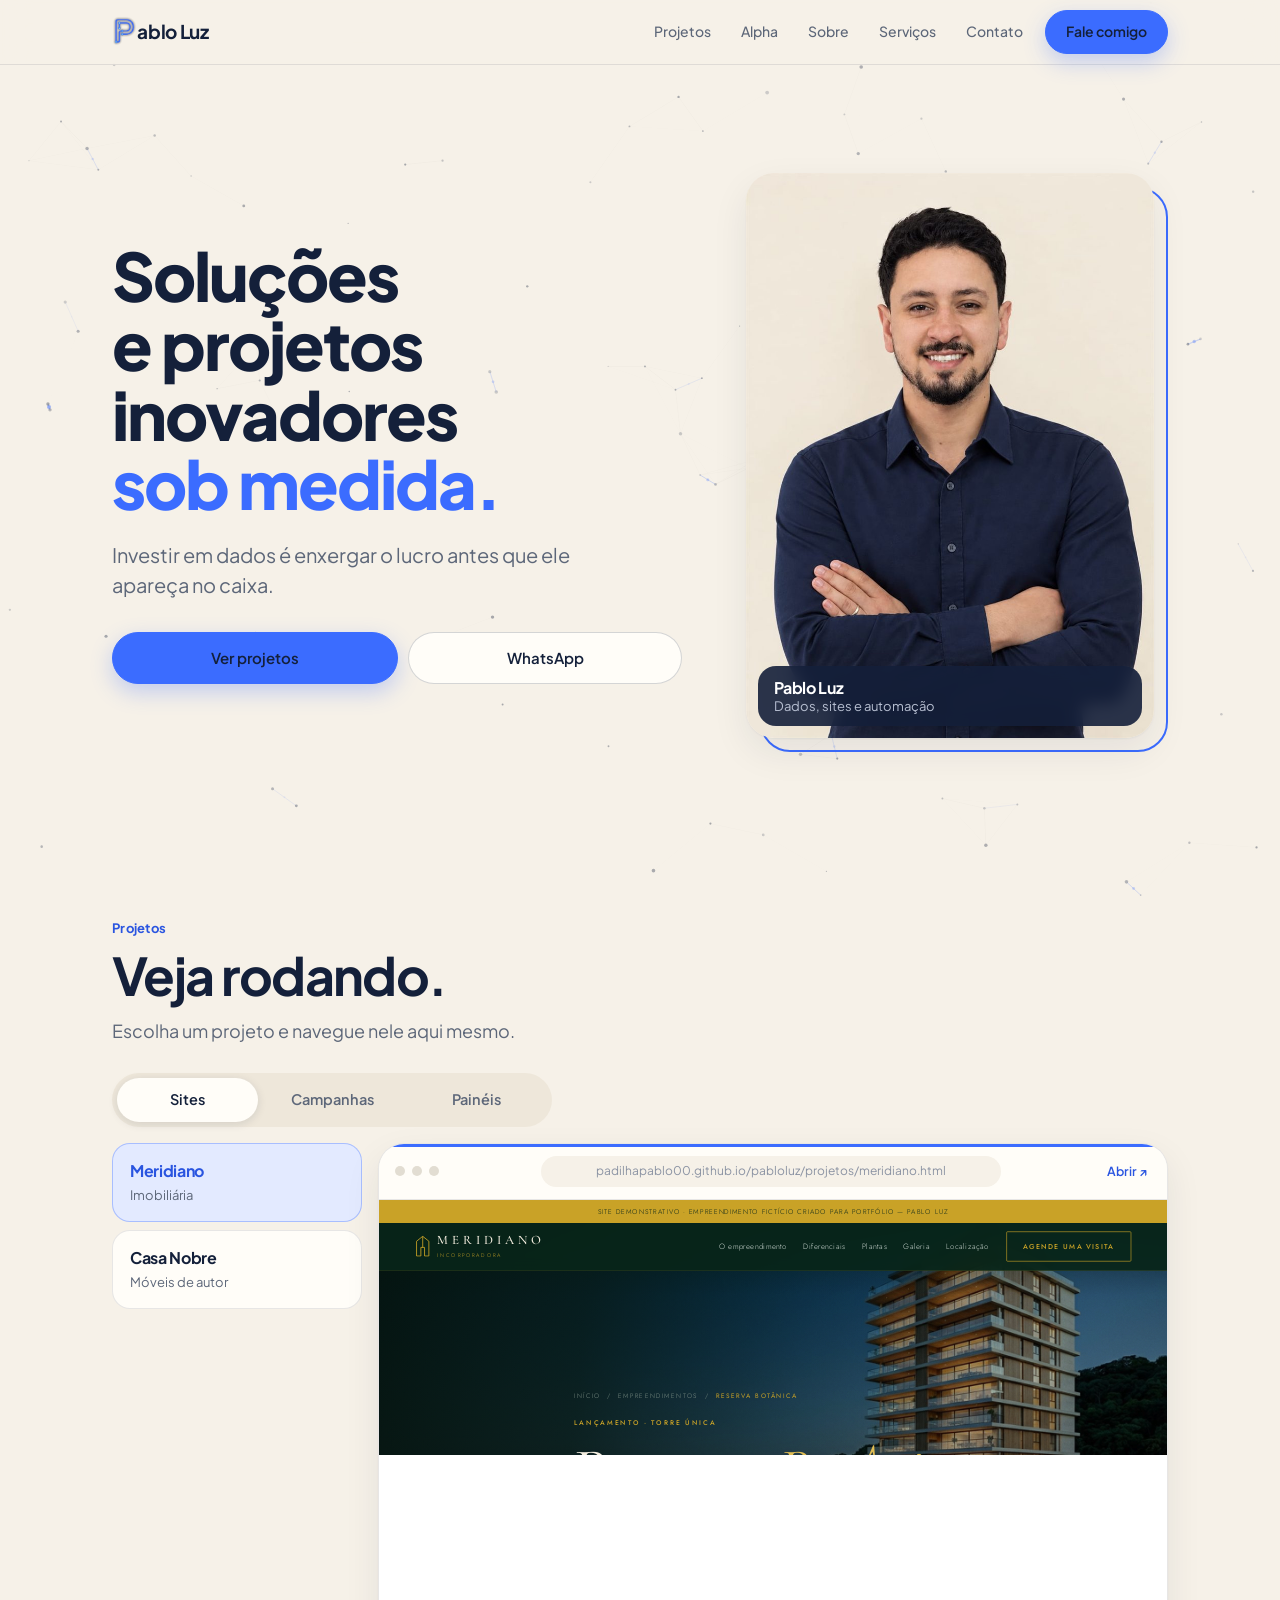
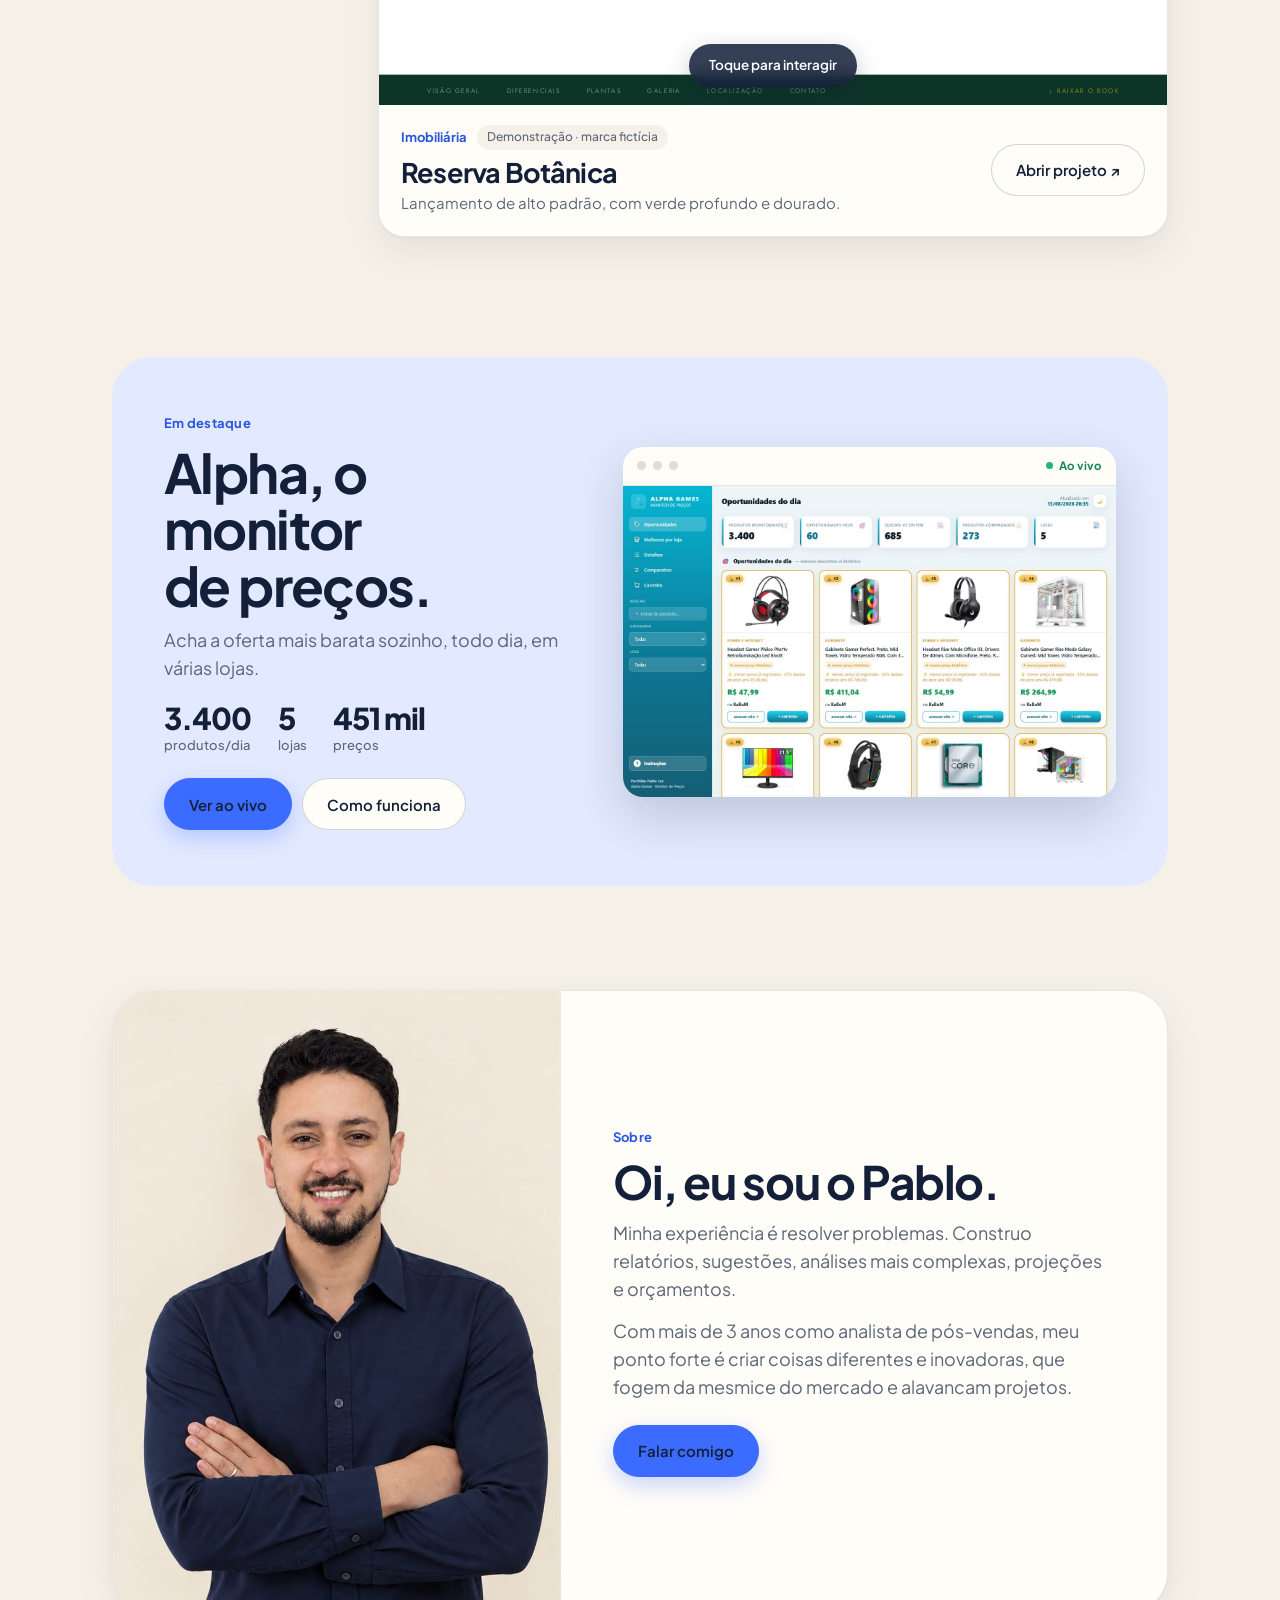
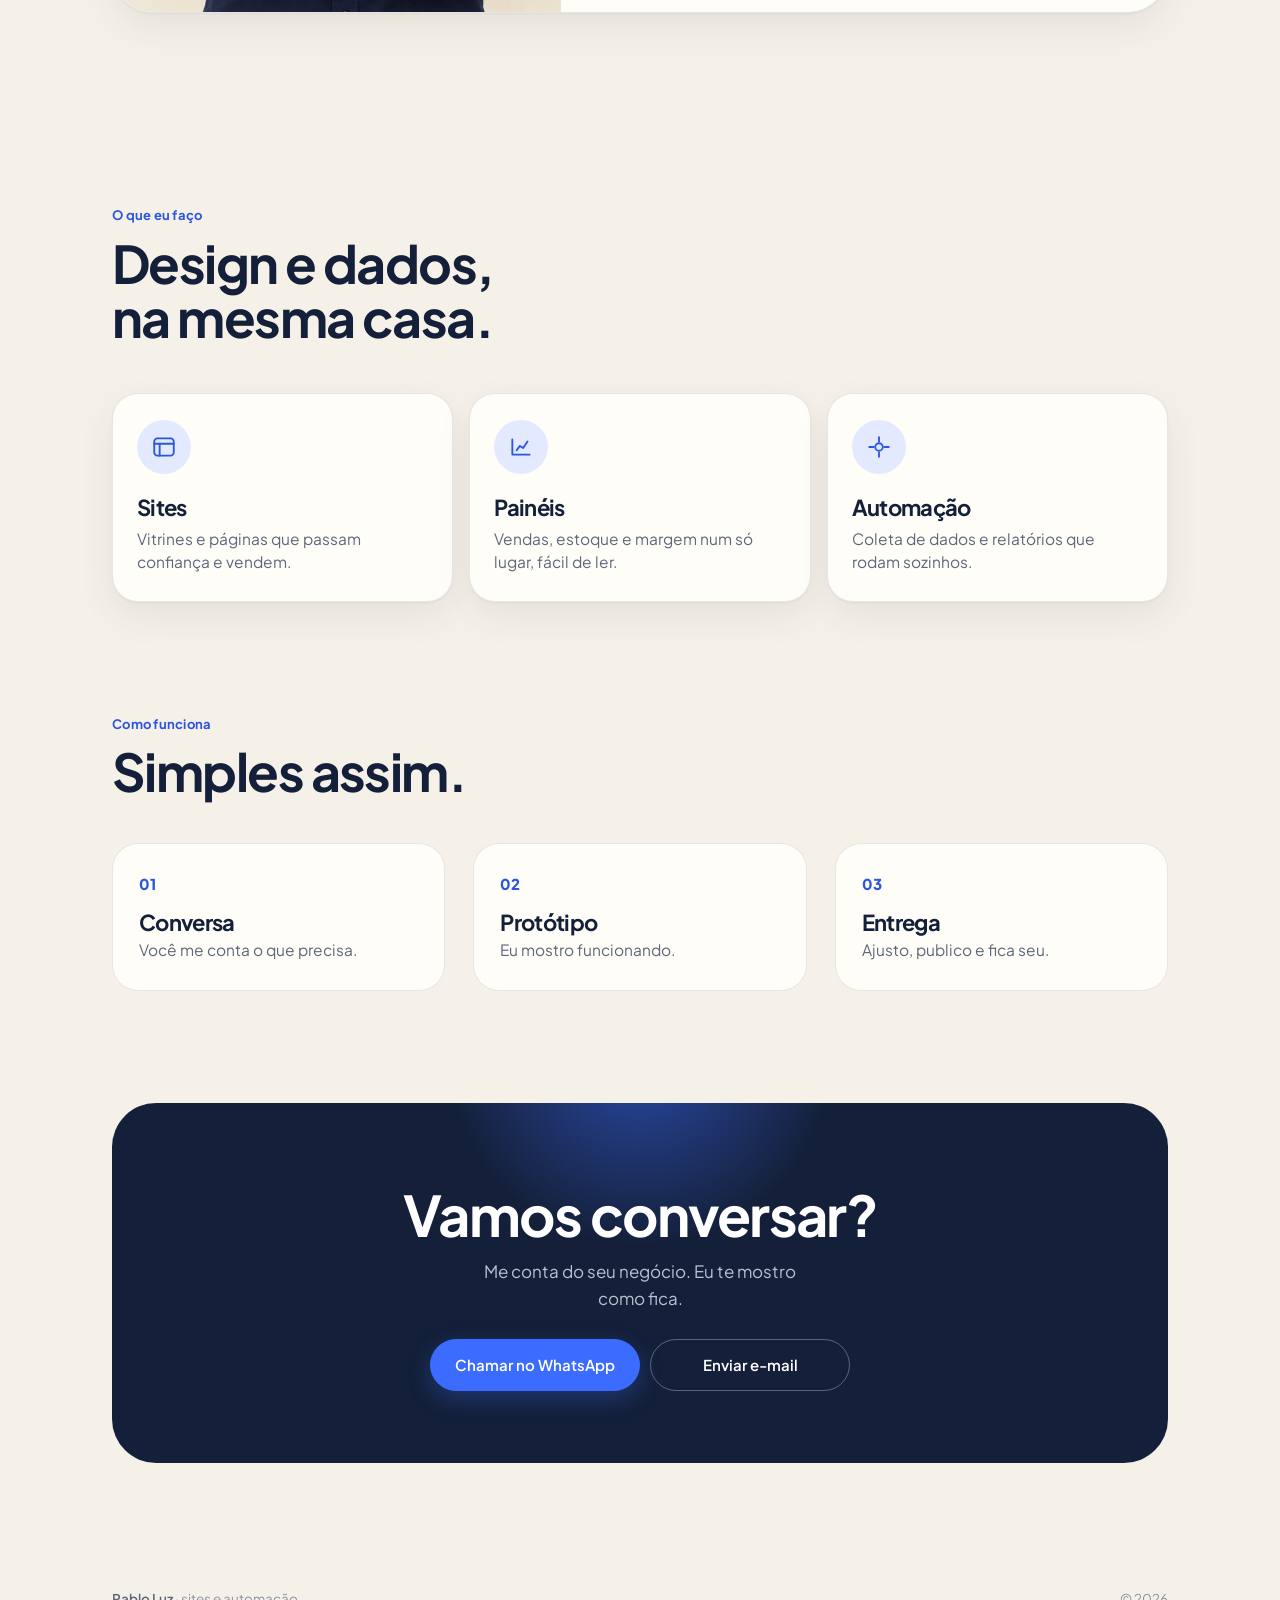
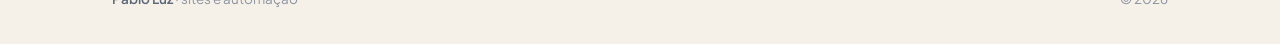
==== commit 2a45567b: "portfolio: plaquinha com nome e funcao tambem na foto do hero no celular Co-Authored-By: Claude Sonn" ====
--- a/index.html
+++ b/index.html
@@ -77,16 +77,16 @@
 .hero .sub{max-width:34ch;margin:22px 0 0;font-size:clamp(17px,4.6vw,20px);color:var(--mut);line-height:1.5}
 .hero .ctas{display:flex;gap:10px;margin-top:32px;flex-wrap:wrap}
 .hero .ctas .btn{flex:1 1 auto;min-width:150px}
-.hero-grid{display:grid;grid-template-columns:minmax(0,1fr) 128px;grid-template-areas:"t p" "s s" "c c";gap:26px 20px;align-items:center}
+.hero-grid{display:grid;grid-template-columns:minmax(0,1fr) 152px;grid-template-areas:"t p" "s s" "c c";gap:26px 20px;align-items:center}
 .hero-tx{display:contents}
 .hero-tx h1{grid-area:t}.hero-tx .sub{grid-area:s;margin:0}.hero-tx .ctas{grid-area:c;margin-top:2px}
 .pic{grid-area:p;position:relative;margin:0 8px 8px 0}
 .pic::before{content:"";position:absolute;inset:8px -8px -8px 8px;border:2px solid var(--blue);border-radius:22px;z-index:0}
 .pic img{position:relative;z-index:1;width:100%;height:auto;border-radius:20px;box-shadow:var(--sh)}
-.pic figcaption{display:none;position:absolute;z-index:2;left:12px;right:12px;bottom:12px;background:rgba(20,32,58,.9);color:#fff;
-  border-radius:18px;padding:12px 16px;backdrop-filter:blur(8px)}
-.pic figcaption b{display:block;font-size:16px;font-weight:700;letter-spacing:-.02em}
-.pic figcaption span{display:block;font-size:13px;color:#b8c0d2;margin-top:1px}
+.pic figcaption{position:absolute;z-index:2;left:6px;right:6px;bottom:6px;background:rgba(20,32,58,.9);color:#fff;
+  border-radius:13px;padding:8px 10px;backdrop-filter:blur(8px)}
+.pic figcaption b{display:block;font-size:13px;font-weight:700;letter-spacing:-.02em;line-height:1.2}
+.pic figcaption span{display:block;font-size:10.5px;color:#b8c0d2;margin-top:1px;line-height:1.25}
 
 /* SECOES */
 .sec{padding:64px 0;position:relative;z-index:2}
@@ -245,7 +245,9 @@
   .pic{grid-area:auto;margin:0 14px 14px 0;max-width:420px;justify-self:end}
   .pic::before{inset:14px -14px -14px 14px;border-radius:30px}
   .pic img{border-radius:28px}
-  .pic figcaption{display:block}
+  .pic figcaption{left:12px;right:12px;bottom:12px;border-radius:18px;padding:12px 16px}
+  .pic figcaption b{font-size:16px}
+  .pic figcaption span{font-size:13px}
   .sec{padding:96px 0}
   .feature{padding:56px 52px;grid-template-columns:.9fr 1.1fr;gap:56px;border-radius:40px}
   .feature .ctas .btn{flex:0 0 auto}
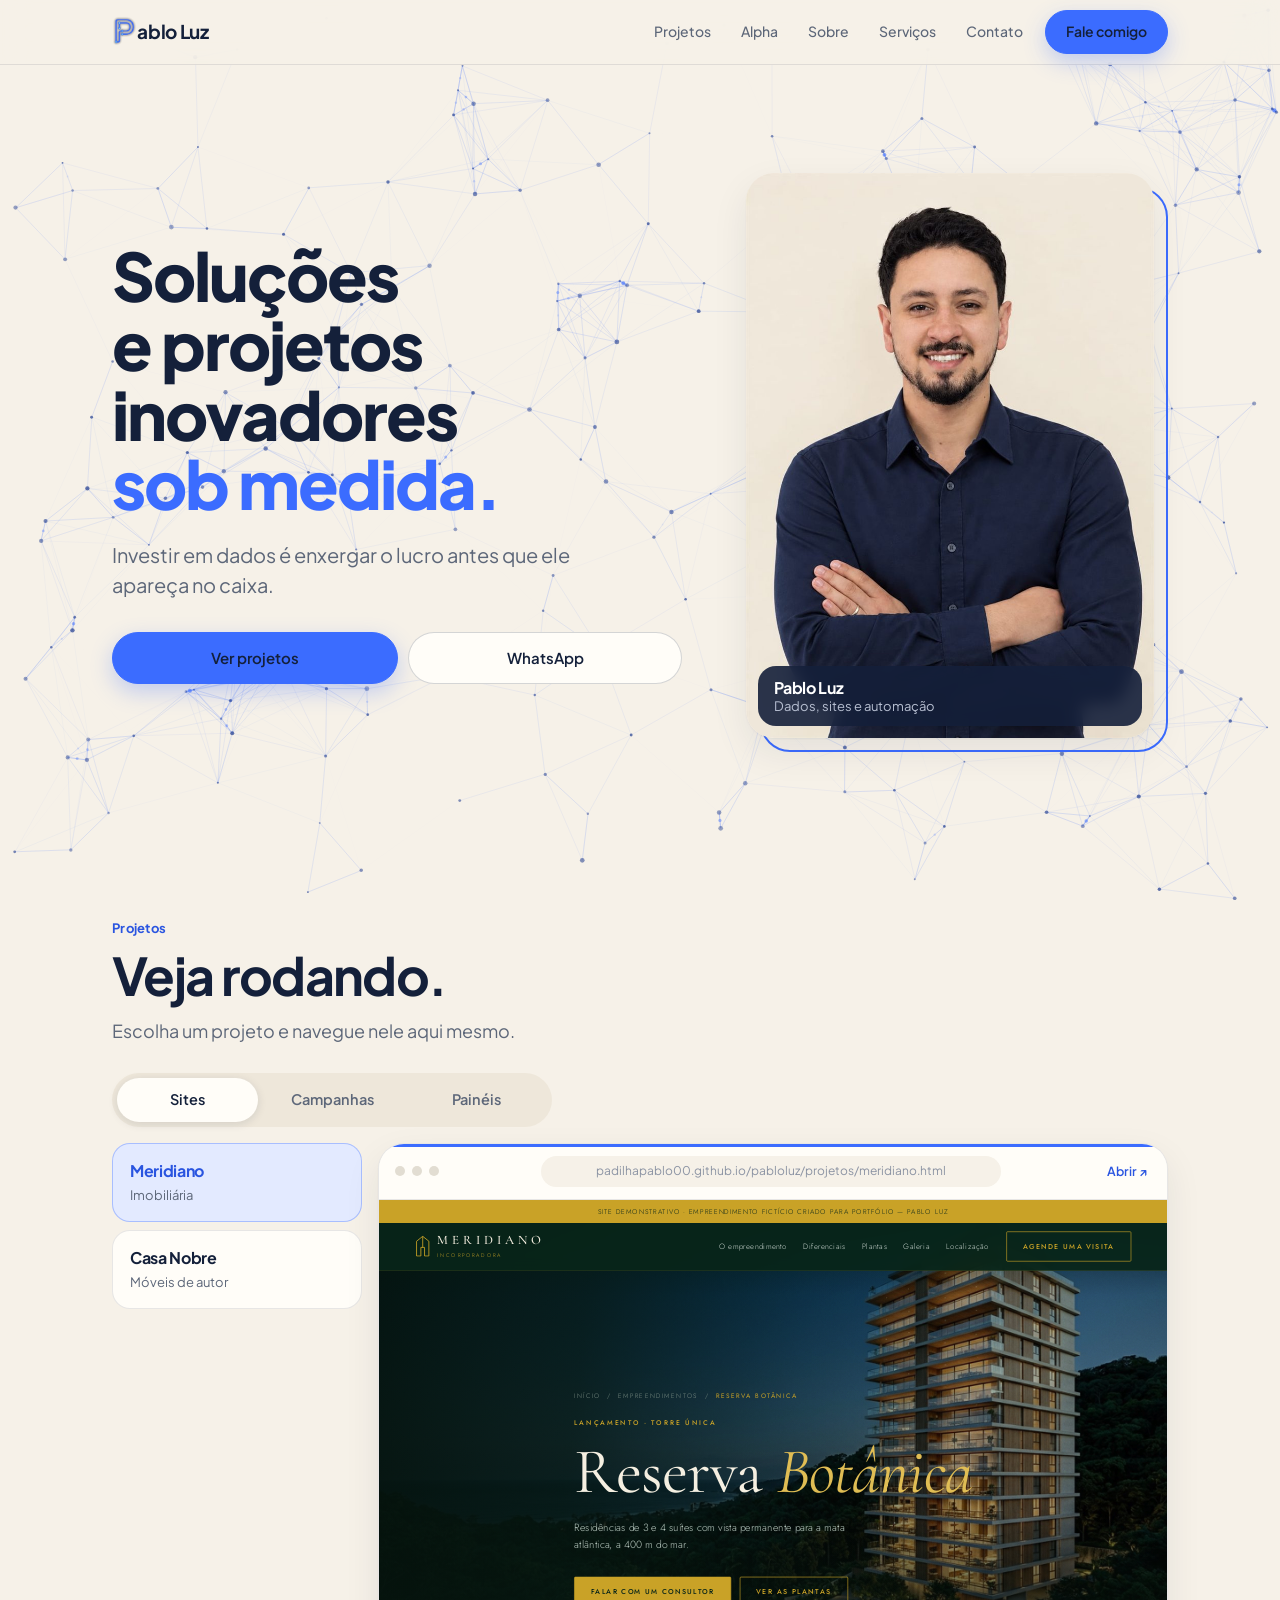
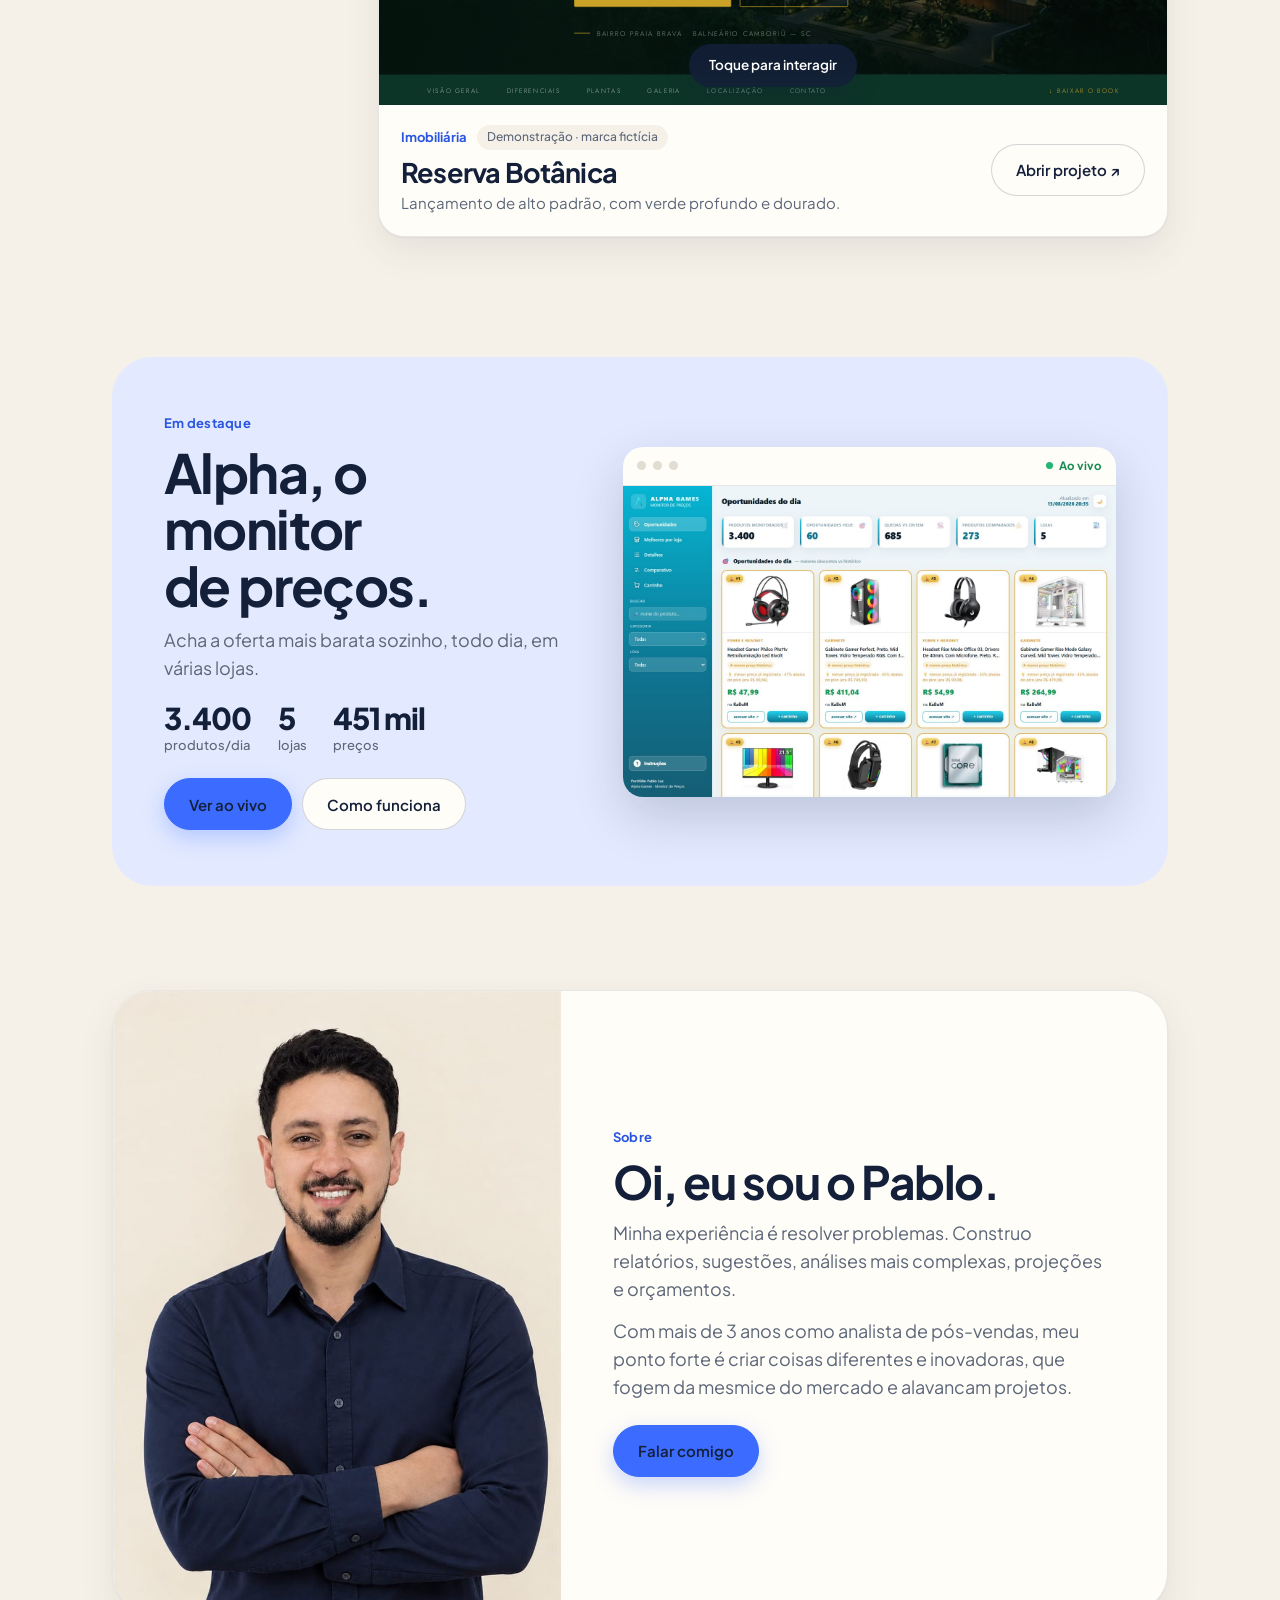
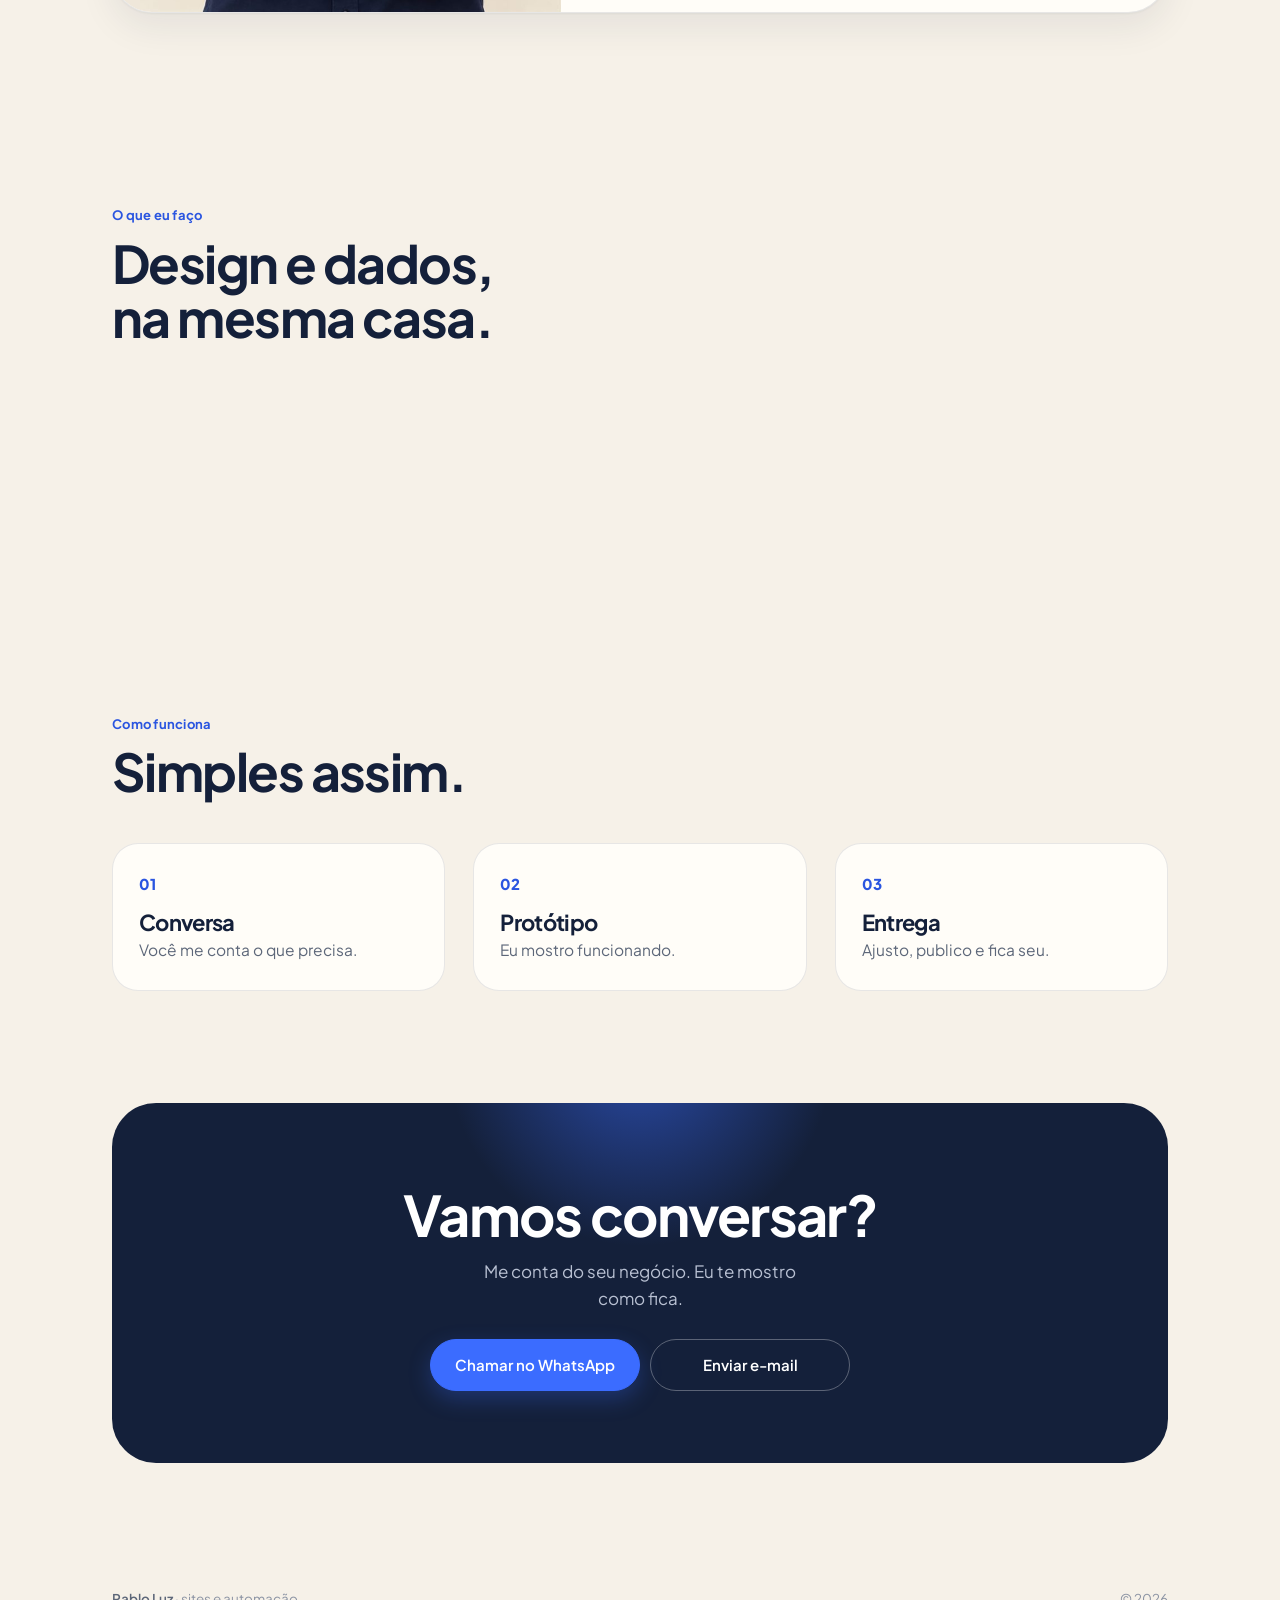
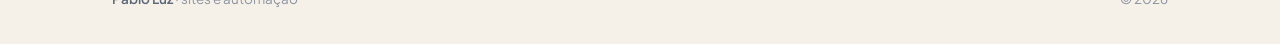
==== commit 754df7a5: "portfolio: rede de particulas de fundo mais densa, rapida e visivel Co-Authored-By: Claude Sonnet 5 " ====
--- a/index.html
+++ b/index.html
@@ -40,7 +40,7 @@
 .wrap{max-width:var(--wrap);margin:0 auto;padding:0 22px;position:relative;z-index:2}
 .blue{color:var(--blue)}
 
-#field{position:fixed;inset:0;z-index:0;pointer-events:none;display:block;opacity:.7}
+#field{position:fixed;inset:0;z-index:0;pointer-events:none;display:block}
 
 /* BOTOES */
 .btn{display:inline-flex;align-items:center;justify-content:center;gap:8px;font-family:var(--font);font-weight:600;font-size:15px;
@@ -554,10 +554,10 @@
   var cv=$('field'),ctx=cv.getContext('2d'),W,H,DPR,parts=[],mouse={x:-9999,y:-9999};
   function size(){DPR=Math.min(window.devicePixelRatio||1,2);W=cv.width=innerWidth*DPR;H=cv.height=innerHeight*DPR;
     cv.style.width=innerWidth+'px';cv.style.height=innerHeight+'px';}
-  function build(){var n=Math.min(130,Math.round(innerWidth*innerHeight/11000));parts=[];
+  function build(){var n=Math.min(230,Math.round(innerWidth*innerHeight/4800));parts=[];
     for(var i=0;i<n;i++)parts.push({x:Math.random()*W,y:Math.random()*H,
-      vx:(Math.random()-.5)*.16*DPR,vy:(Math.random()-.5)*.16*DPR,
-      r:(Math.random()*1.3+.6)*DPR,a:Math.random()*.3+.22});}
+      vx:(Math.random()-.5)*.55*DPR,vy:(Math.random()-.5)*.55*DPR,
+      r:(Math.random()*1.5+.9)*DPR,a:Math.random()*.3+.4});}
   window.addEventListener('mousemove',function(e){mouse.x=e.clientX*DPR;mouse.y=e.clientY*DPR;});
   window.addEventListener('mouseout',function(){mouse.x=mouse.y=-9999;});
   function touchPos(e){if(e.touches&&e.touches.length){mouse.x=e.touches[0].clientX*DPR;mouse.y=e.touches[0].clientY*DPR;}}
@@ -572,7 +572,7 @@
       if(d2<R*R){var d=Math.sqrt(d2)||1,f=(R-d)/R*1.5*DPR;p.x+=dx/d*f;p.y+=dy/d*f;}
       p.x+=p.vx;p.y+=p.vy;
       if(p.x<0)p.x+=W;if(p.x>W)p.x-=W;if(p.y<0)p.y+=H;if(p.y>H)p.y-=H;
-      for(var j=i+1;j<parts.length;j++){var q=parts[j],ex=p.x-q.x,ey=p.y-q.y,dd=ex*ex+ey*ey,L=110*DPR;
+      for(var j=i+1;j<parts.length;j++){var q=parts[j],ex=p.x-q.x,ey=p.y-q.y,dd=ex*ex+ey*ey,L=(innerWidth<700?100:125)*DPR;
         if(dd<L*L){var dist=Math.sqrt(dd),prox=1-dist/L,FZ=34*DPR;
           if(dist<FZ){
             var fz=1-dist/FZ;
@@ -581,13 +581,13 @@
             var mx=(p.x+q.x)/2,my=(p.y+q.y)/2;
             ctx.fillStyle='rgba(59,108,255,'+(fz*.8)+')';
             ctx.beginPath();ctx.arc(mx,my,DPR*(.8+fz*1.5),0,6.283);ctx.fill();
-          }else{ctx.strokeStyle='rgba(20,32,58,'+(prox*.07)+')';
-            ctx.lineWidth=DPR*.6;ctx.beginPath();ctx.moveTo(p.x,p.y);ctx.lineTo(q.x,q.y);ctx.stroke();}
+          }else{ctx.strokeStyle='rgba(59,108,255,'+(prox*.32)+')';
+            ctx.lineWidth=DPR*.8;ctx.beginPath();ctx.moveTo(p.x,p.y);ctx.lineTo(q.x,q.y);ctx.stroke();}
         }}
       var mdx=p.x-mouse.x,mdy=p.y-mouse.y,md=mdx*mdx+mdy*mdy,ML=160*DPR;
       if(md<ML*ML){var ma=(1-Math.sqrt(md)/ML)*.3;ctx.strokeStyle='rgba(59,108,255,'+ma+')';
         ctx.lineWidth=DPR*.8;ctx.beginPath();ctx.moveTo(p.x,p.y);ctx.lineTo(mouse.x,mouse.y);ctx.stroke();}
-      ctx.fillStyle='rgba(20,32,58,'+p.a+')';ctx.beginPath();ctx.arc(p.x,p.y,p.r,0,6.283);ctx.fill();
+      ctx.fillStyle='rgba(30,58,140,'+p.a+')';ctx.beginPath();ctx.arc(p.x,p.y,p.r,0,6.283);ctx.fill();
     }
     requestAnimationFrame(frame);
   }
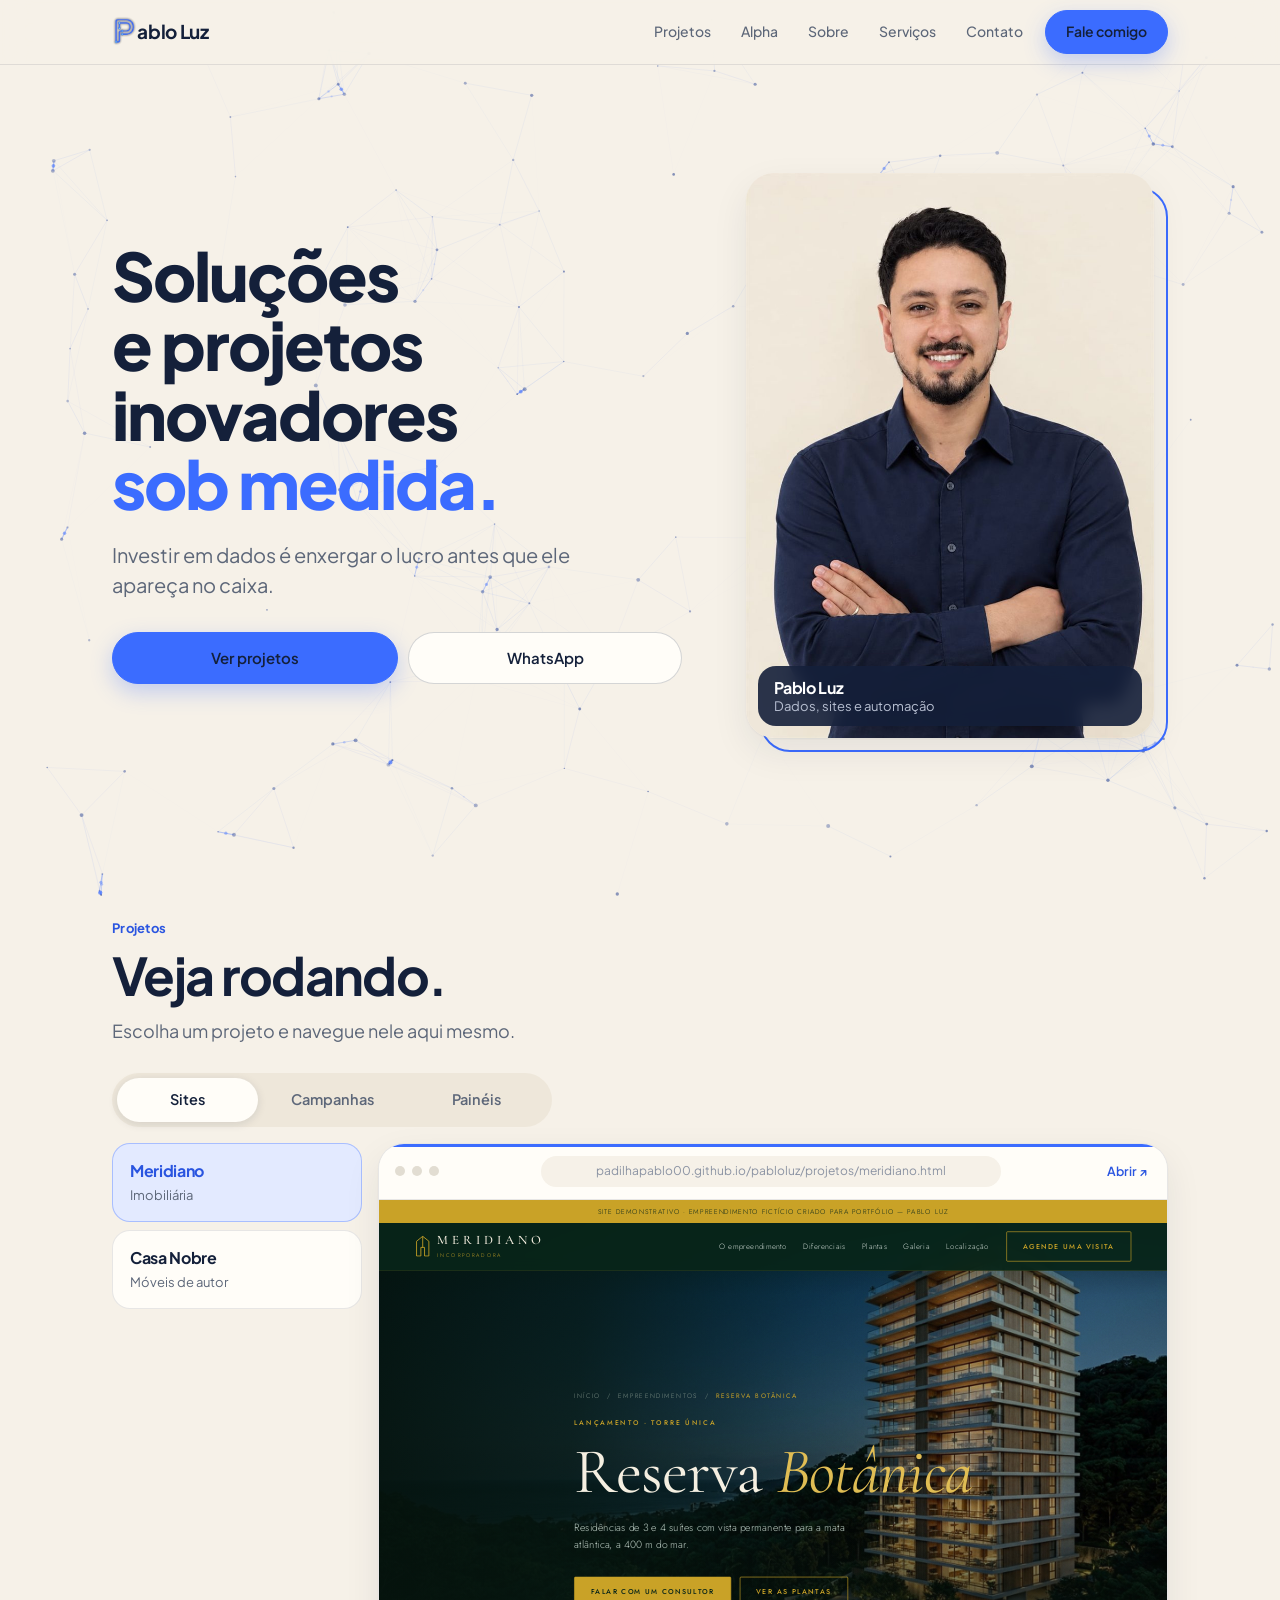
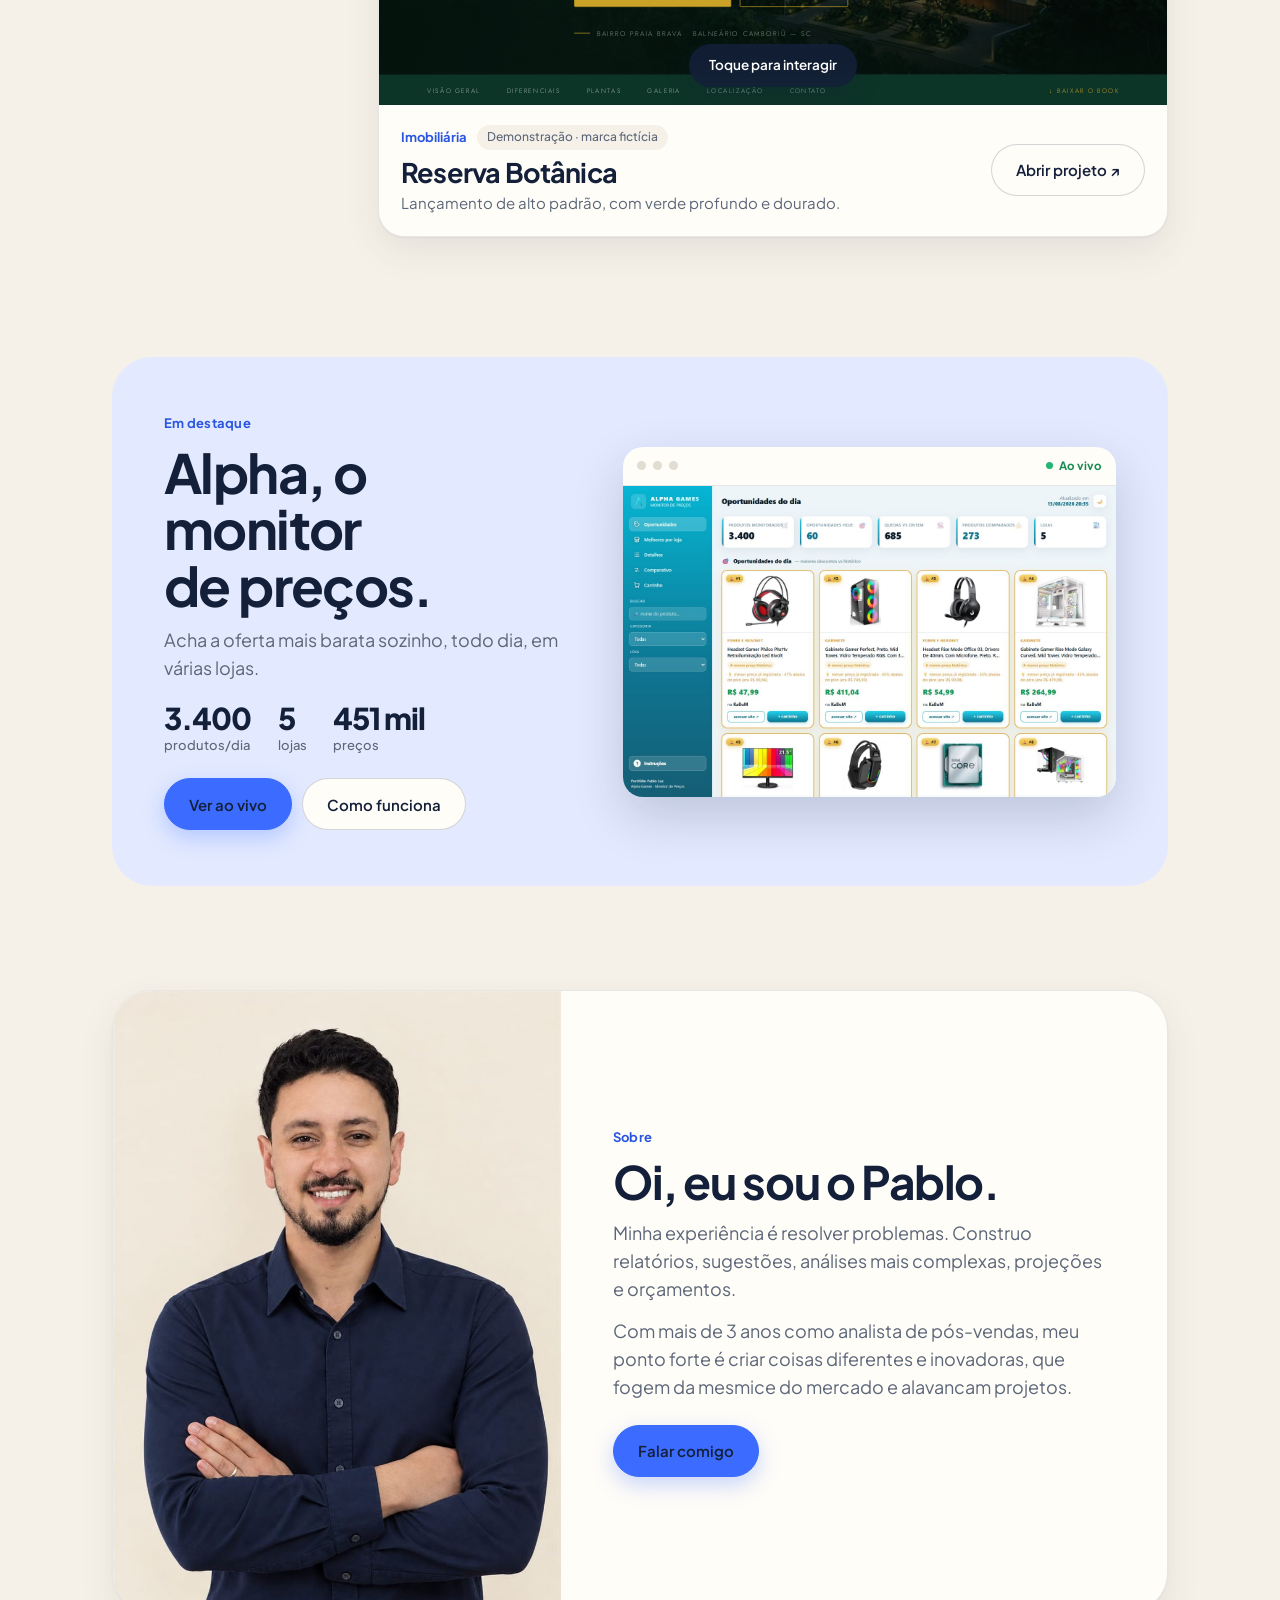
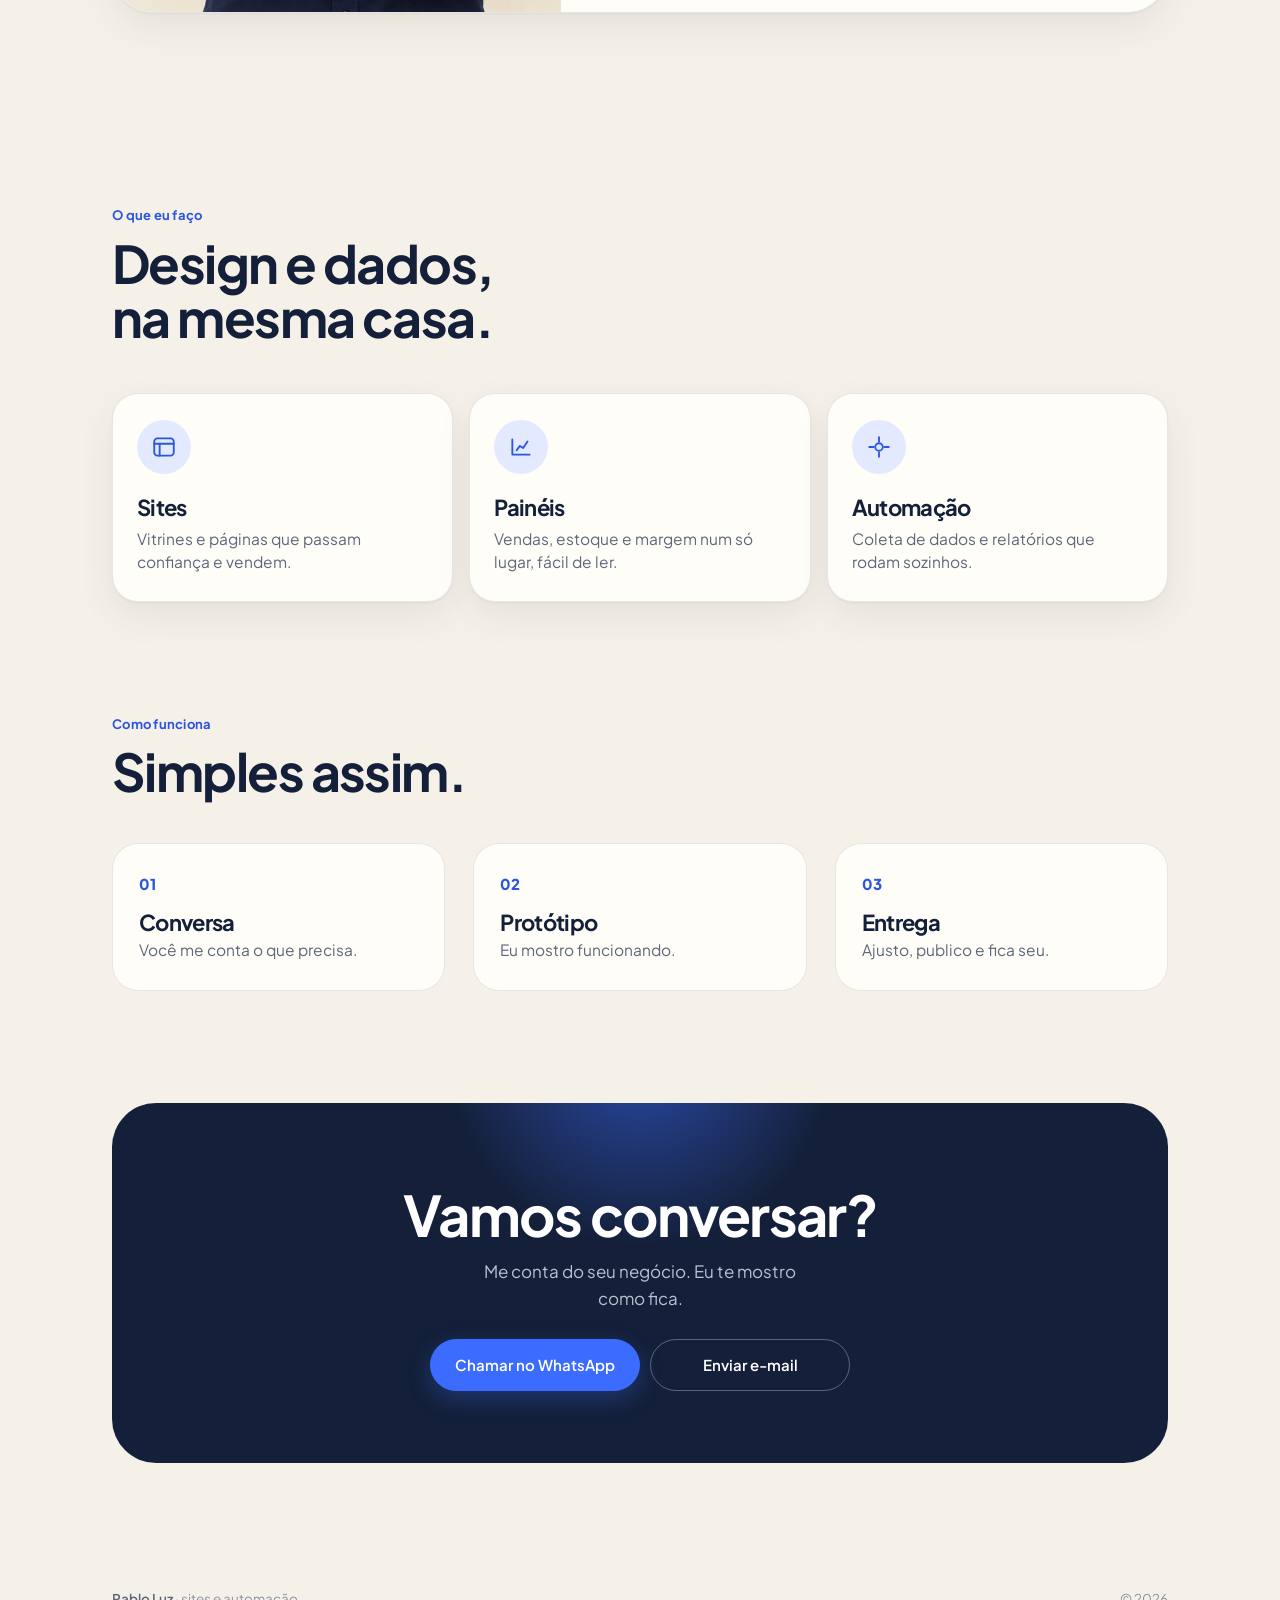
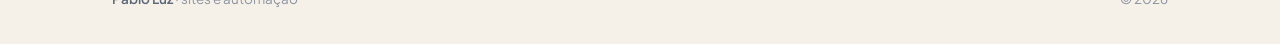
==== commit e4538d47: "portfolio: rede de particulas em intensidade intermediaria Co-Authored-By: Claude Sonnet 5 <noreply@" ====
--- a/index.html
+++ b/index.html
@@ -554,10 +554,10 @@
   var cv=$('field'),ctx=cv.getContext('2d'),W,H,DPR,parts=[],mouse={x:-9999,y:-9999};
   function size(){DPR=Math.min(window.devicePixelRatio||1,2);W=cv.width=innerWidth*DPR;H=cv.height=innerHeight*DPR;
     cv.style.width=innerWidth+'px';cv.style.height=innerHeight+'px';}
-  function build(){var n=Math.min(230,Math.round(innerWidth*innerHeight/4800));parts=[];
+  function build(){var n=Math.min(170,Math.round(innerWidth*innerHeight/6800));parts=[];
     for(var i=0;i<n;i++)parts.push({x:Math.random()*W,y:Math.random()*H,
-      vx:(Math.random()-.5)*.55*DPR,vy:(Math.random()-.5)*.55*DPR,
-      r:(Math.random()*1.5+.9)*DPR,a:Math.random()*.3+.4});}
+      vx:(Math.random()-.5)*.42*DPR,vy:(Math.random()-.5)*.42*DPR,
+      r:(Math.random()*1.3+.7)*DPR,a:Math.random()*.25+.28});}
   window.addEventListener('mousemove',function(e){mouse.x=e.clientX*DPR;mouse.y=e.clientY*DPR;});
   window.addEventListener('mouseout',function(){mouse.x=mouse.y=-9999;});
   function touchPos(e){if(e.touches&&e.touches.length){mouse.x=e.touches[0].clientX*DPR;mouse.y=e.touches[0].clientY*DPR;}}
@@ -581,8 +581,8 @@
             var mx=(p.x+q.x)/2,my=(p.y+q.y)/2;
             ctx.fillStyle='rgba(59,108,255,'+(fz*.8)+')';
             ctx.beginPath();ctx.arc(mx,my,DPR*(.8+fz*1.5),0,6.283);ctx.fill();
-          }else{ctx.strokeStyle='rgba(59,108,255,'+(prox*.32)+')';
-            ctx.lineWidth=DPR*.8;ctx.beginPath();ctx.moveTo(p.x,p.y);ctx.lineTo(q.x,q.y);ctx.stroke();}
+          }else{ctx.strokeStyle='rgba(59,108,255,'+(prox*.15)+')';
+            ctx.lineWidth=DPR*.7;ctx.beginPath();ctx.moveTo(p.x,p.y);ctx.lineTo(q.x,q.y);ctx.stroke();}
         }}
       var mdx=p.x-mouse.x,mdy=p.y-mouse.y,md=mdx*mdx+mdy*mdy,ML=160*DPR;
       if(md<ML*ML){var ma=(1-Math.sqrt(md)/ML)*.3;ctx.strokeStyle='rgba(59,108,255,'+ma+')';
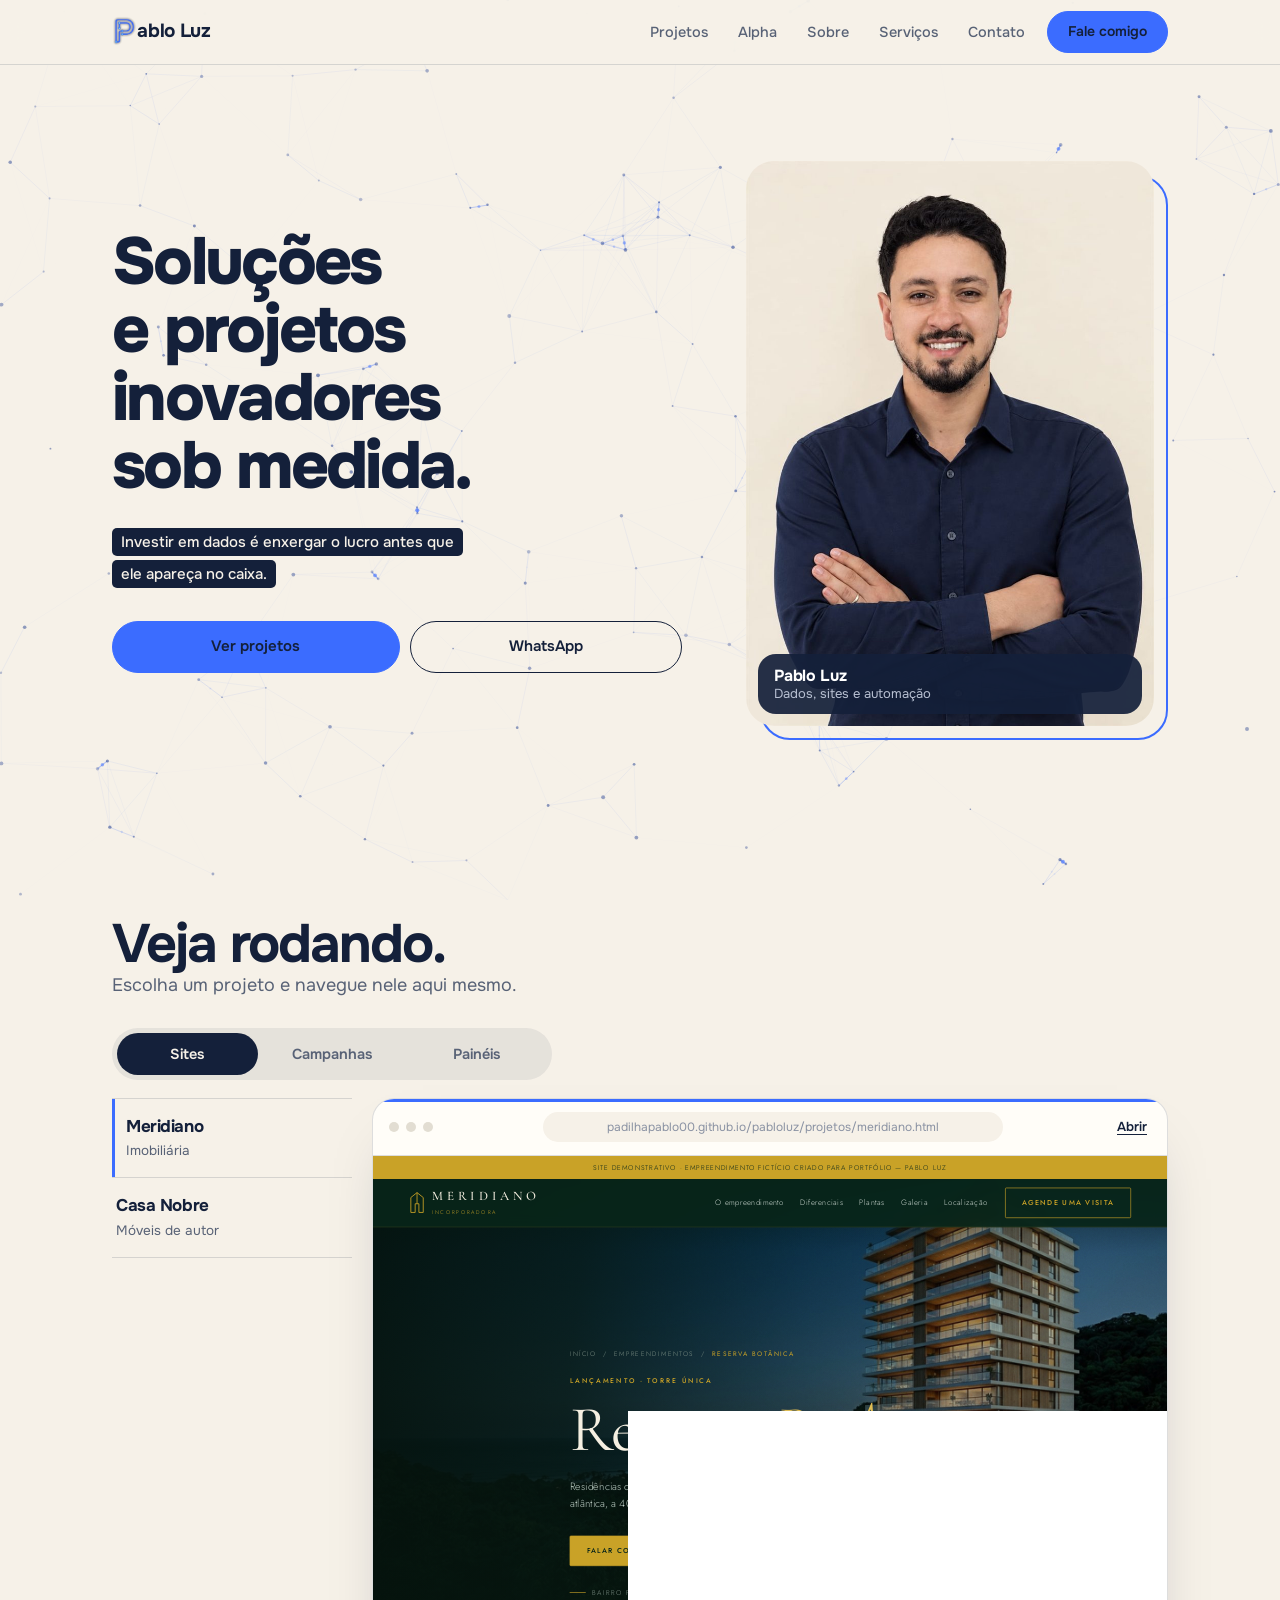
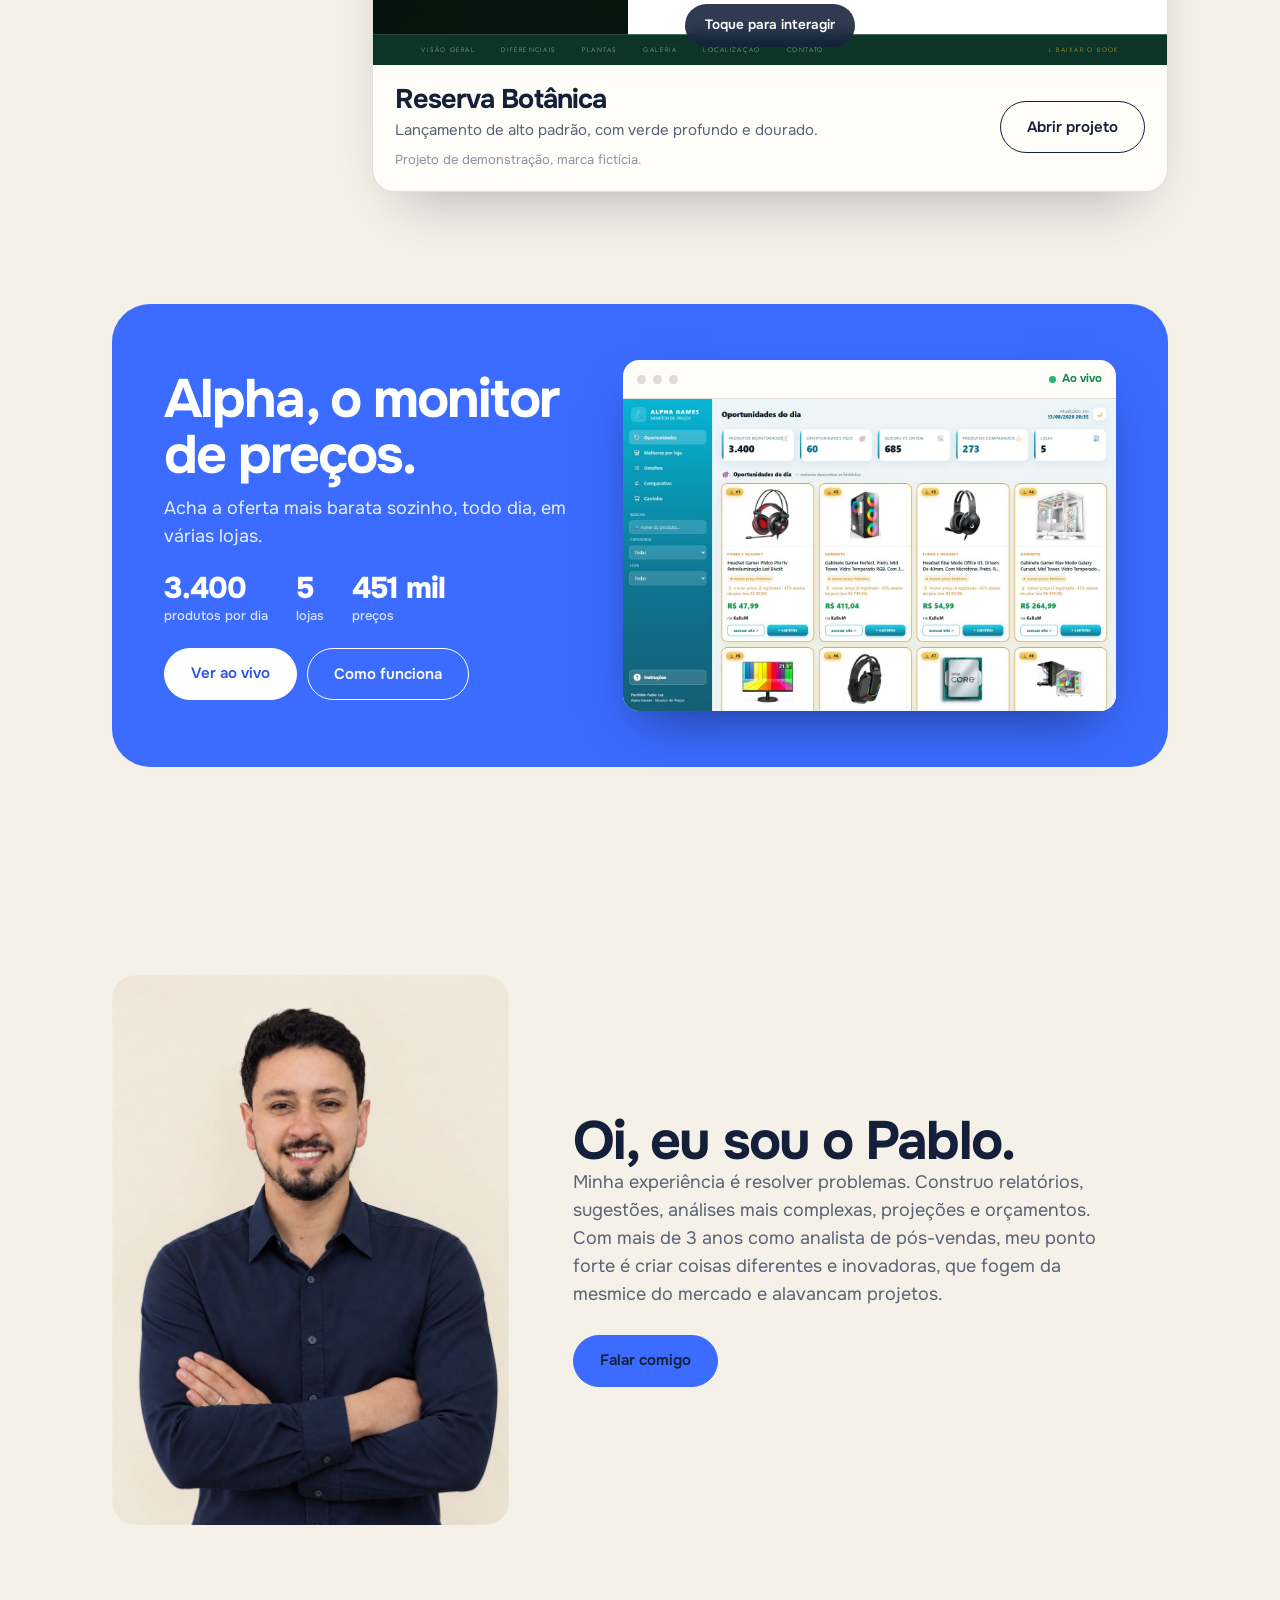
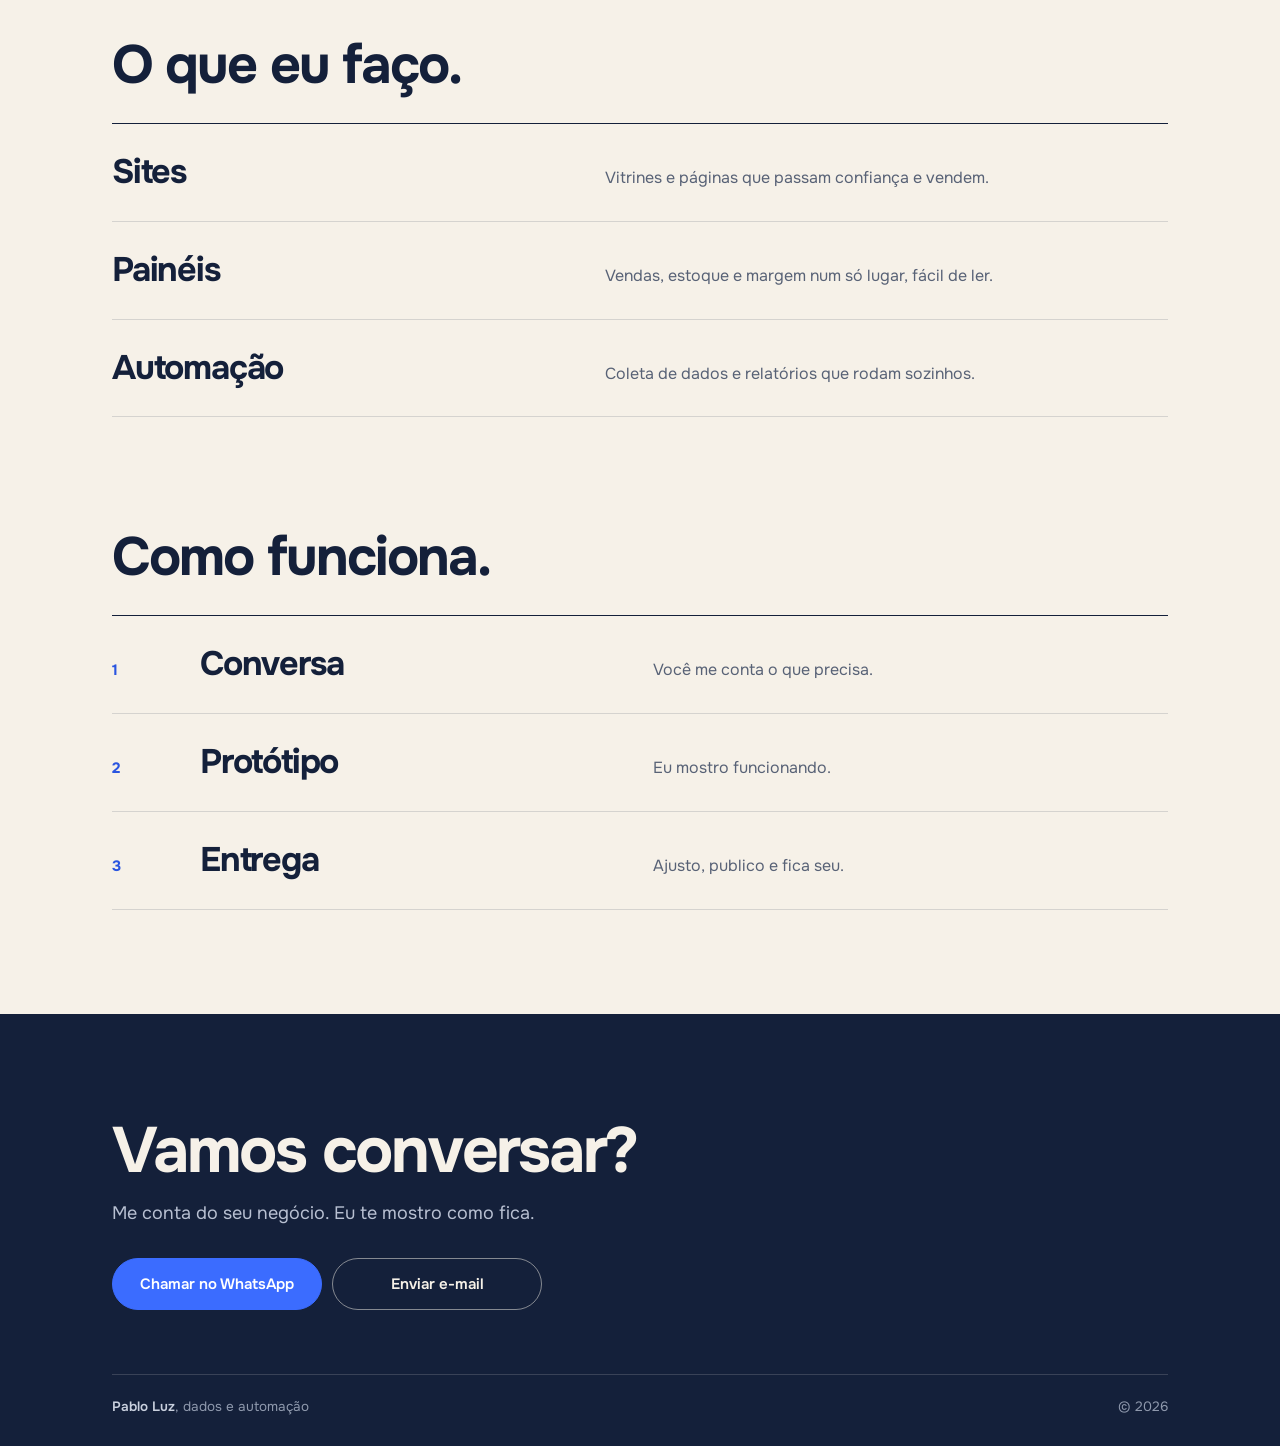
==== commit 8b2feb71: "portfolio: redesign sem cara de template (skill frontend-design): fonte Onest, frase em fita, listas" ====
--- a/index.html
+++ b/index.html
@@ -5,27 +5,26 @@
 <meta name="viewport" content="width=device-width, initial-scale=1, viewport-fit=cover">
 <meta name="theme-color" content="#f6f1e8">
 <title>Pablo Luz — Sites, painéis e automação</title>
-<meta name="description" content="Sites, painéis e automações sob medida. Veja projetos funcionando, de verdade, sem sair da página.">
+<meta name="description" content="Soluções e projetos inovadores sob medida: sites, painéis e automações. Veja projetos funcionando, de verdade, sem sair da página.">
 <link rel="canonical" href="https://padilhapablo00.github.io/pabloluz/">
 <link rel="icon" type="image/png" href="assets/logo-p.png">
 <meta property="og:type" content="website">
 <meta property="og:locale" content="pt_BR">
 <meta property="og:site_name" content="Pablo Luz">
 <meta property="og:title" content="Pablo Luz — Sites, painéis e automação">
-<meta property="og:description" content="Sites, painéis e automações sob medida. Projetos funcionando, de verdade.">
+<meta property="og:description" content="Soluções e projetos inovadores sob medida. Projetos funcionando, de verdade.">
 <meta property="og:url" content="https://padilhapablo00.github.io/pabloluz/">
 <link rel="preconnect" href="https://fonts.googleapis.com">
 <link rel="preconnect" href="https://fonts.gstatic.com" crossorigin>
-<link href="https://fonts.googleapis.com/css2?family=Plus+Jakarta+Sans:wght@400;500;600;700;800&display=swap" rel="stylesheet">
+<link href="https://fonts.googleapis.com/css2?family=Onest:wght@400;500;600;700;800&display=swap" rel="stylesheet">
 <style>
 :root{
   color-scheme:light;
-  --bg:#f6f1e8; --bg2:#eee7da; --card:#fffdf8;
-  --ink:#14203a; --mut:#5d6779; --dim:#8b93a3;
-  --line:rgba(20,32,58,.10); --line2:rgba(20,32,58,.18);
-  --blue:#3b6cff; --blued:#2a55e0; --tint:#e3eaff;
-  --sh:0 1px 2px rgba(20,32,58,.05),0 14px 36px rgba(20,32,58,.08);
-  --font:"Plus Jakarta Sans",-apple-system,"Segoe UI",system-ui,"Helvetica Neue",Arial,sans-serif;
+  --bg:#f6f1e8; --paper:#fffdf8;
+  --ink:#14203a; --mut:#586276; --dim:#8a92a3;
+  --line:rgba(20,32,58,.14);
+  --blue:#3b6cff; --blued:#2a55e0;
+  --font:"Onest",-apple-system,"Segoe UI",system-ui,"Helvetica Neue",Arial,sans-serif;
   --wrap:1120px;
 }
 *{box-sizing:border-box;-webkit-tap-highlight-color:transparent}
@@ -33,124 +32,124 @@
 body{margin:0;background:var(--bg)}
 .pl{background:var(--bg);color:var(--ink);font-family:var(--font);line-height:1.55;
   -webkit-font-smoothing:antialiased;overflow-x:clip;position:relative;min-height:100vh}
-.pl ::selection{background:var(--blue);color:#fff}
+.pl ::selection{background:var(--ink);color:var(--bg)}
 .pl a{color:inherit;text-decoration:none}
 .pl p{margin:0}.pl img{max-width:100%;display:block}
-.pl h1,.pl h2,.pl h3{margin:0;font-weight:700;letter-spacing:-.03em;line-height:1.05;text-wrap:balance}
+.pl h1,.pl h2,.pl h3{margin:0;font-weight:700;letter-spacing:-.035em;line-height:1.04;text-wrap:balance}
+.pl :focus-visible{outline:2px solid var(--blue);outline-offset:3px;border-radius:6px}
 .wrap{max-width:var(--wrap);margin:0 auto;padding:0 22px;position:relative;z-index:2}
-.blue{color:var(--blue)}
-
 #field{position:fixed;inset:0;z-index:0;pointer-events:none;display:block}
 
 /* BOTOES */
-.btn{display:inline-flex;align-items:center;justify-content:center;gap:8px;font-family:var(--font);font-weight:600;font-size:15px;
-  cursor:pointer;border-radius:999px;padding:0 24px;height:52px;border:1px solid var(--line2);background:var(--card);color:var(--ink);
-  transition:transform .16s,background .2s,box-shadow .25s,border-color .2s;white-space:nowrap}
+.btn{display:inline-flex;align-items:center;justify-content:center;font-family:var(--font);font-weight:600;font-size:15px;
+  cursor:pointer;border-radius:999px;padding:0 26px;height:52px;border:1.5px solid var(--ink);background:transparent;color:var(--ink);
+  transition:transform .16s,background .2s,color .2s,border-color .2s;white-space:nowrap}
 .btn:active{transform:scale(.97)}
-.btn-p{background:var(--blue);border-color:var(--blue);color:#fff;box-shadow:0 8px 22px rgba(59,108,255,.28)}
-.btn-p:hover{background:var(--blued);border-color:var(--blued)}
-.btn-g:hover{background:#fff;border-color:var(--ink)}
-.btn-s{height:44px;padding:0 20px;font-size:14px}
+.btn:hover{background:var(--ink);color:var(--bg)}
+.btn-p{background:var(--blue);border-color:var(--blue);color:#fff}
+.btn-p:hover{background:var(--blued);border-color:var(--blued);color:#fff}
+.btn-s{height:42px;padding:0 20px;font-size:14px}
 
 /* NAV */
-.nav{position:sticky;top:0;z-index:60;background:rgba(246,241,232,.84);backdrop-filter:blur(14px);-webkit-backdrop-filter:blur(14px);
+.nav{position:sticky;top:0;z-index:60;background:rgba(246,241,232,.86);backdrop-filter:blur(14px);-webkit-backdrop-filter:blur(14px);
   border-bottom:1px solid var(--line)}
 .nav .row{display:flex;align-items:center;height:64px;gap:22px}
-.logo{font-weight:700;font-size:19px;letter-spacing:-.02em;display:flex;align-items:center;color:var(--ink)}
-.logo .pmark{display:block;height:30px;width:auto;margin:0 0 0 0;position:relative;top:-1px}
-.navlinks{display:flex;gap:30px;margin-left:auto;font-size:14px;font-weight:500;color:var(--mut)}
+.logo{font-weight:700;font-size:19px;letter-spacing:-.02em;display:flex;align-items:center}
+.logo .pmark{display:block;height:30px;width:auto;position:relative;top:-1px}
+.navlinks{display:flex;gap:30px;margin-left:auto;font-size:14.5px;font-weight:500;color:var(--mut)}
 .navlinks a{transition:color .2s}.navlinks a:hover{color:var(--ink)}
-.burger{display:none;margin-left:auto;background:var(--card);border:1px solid var(--line2);border-radius:50%;color:var(--ink);
-  width:44px;height:44px;cursor:pointer;font-size:17px}
-.mmenu{display:none;position:fixed;inset:64px 0 0;z-index:55;background:var(--bg);padding:20px 22px calc(28px + env(safe-area-inset-bottom));
-  flex-direction:column;gap:2px;overflow:auto}
+.burger{display:none;margin-left:auto;background:transparent;border:1.5px solid var(--ink);border-radius:50%;color:var(--ink);
+  width:42px;height:42px;cursor:pointer;font-size:16px}
+.mmenu{display:none;position:fixed;inset:64px 0 0;z-index:55;background:var(--bg);padding:12px 22px calc(28px + env(safe-area-inset-bottom));
+  flex-direction:column;overflow:auto}
 .mmenu.on{display:flex}
-.mmenu a.l{font-size:28px;font-weight:700;letter-spacing:-.03em;padding:16px 0;border-bottom:1px solid var(--line)}
+.mmenu a.l{font-size:30px;font-weight:700;letter-spacing:-.035em;padding:16px 0;border-bottom:1px solid var(--line)}
 .mmenu .btn{margin-top:26px}
 
 /* HERO */
-.hero{padding:60px 0 44px;position:relative}
-.tag{display:inline-flex;align-items:center;gap:9px;font-size:13px;font-weight:600;color:var(--mut);background:var(--card);
-  border:1px solid var(--line);border-radius:999px;padding:7px 14px 7px 12px}
-.tag::before{content:"";width:7px;height:7px;border-radius:50%;background:var(--blue);box-shadow:0 0 0 4px rgba(59,108,255,.16)}
-.hero h1{font-size:clamp(25px,7.3vw,72px);margin:0;max-width:17ch;font-weight:800;line-height:1.04}
-.hero .sub{max-width:34ch;margin:22px 0 0;font-size:clamp(17px,4.6vw,20px);color:var(--mut);line-height:1.5}
-.hero .ctas{display:flex;gap:10px;margin-top:32px;flex-wrap:wrap}
+.hero{padding:40px 0 56px;position:relative}
+.hero-grid{display:grid;grid-template-columns:minmax(0,1fr) 152px;grid-template-areas:"t p" "s p" "c c";
+  grid-template-rows:auto 1fr auto;gap:16px 20px;align-items:start}
+.hero-tx{display:contents}
+.hero h1{grid-area:t;font-size:clamp(26px,7.5vw,72px);font-weight:800;line-height:1.02;letter-spacing:-.04em}
+.hero .sub{grid-area:s;margin:0;font-size:12.5px;line-height:2.15;font-weight:500}
+.hero .sub span{background:var(--ink);color:var(--bg);padding:.28em .6em;border-radius:5px;
+  -webkit-box-decoration-break:clone;box-decoration-break:clone}
+.hero .ctas{grid-area:c;display:flex;gap:10px;margin-top:8px;flex-wrap:wrap}
 .hero .ctas .btn{flex:1 1 auto;min-width:150px}
-.hero-grid{display:grid;grid-template-columns:minmax(0,1fr) 152px;grid-template-areas:"t p" "s s" "c c";gap:26px 20px;align-items:center}
-.hero-tx{display:contents}
-.hero-tx h1{grid-area:t}.hero-tx .sub{grid-area:s;margin:0}.hero-tx .ctas{grid-area:c;margin-top:2px}
-.pic{grid-area:p;position:relative;margin:0 8px 8px 0}
+.pic{grid-area:p;align-self:start;position:relative;margin:0 8px 8px 0}
 .pic::before{content:"";position:absolute;inset:8px -8px -8px 8px;border:2px solid var(--blue);border-radius:22px;z-index:0}
-.pic img{position:relative;z-index:1;width:100%;height:auto;border-radius:20px;box-shadow:var(--sh)}
-.pic figcaption{position:absolute;z-index:2;left:6px;right:6px;bottom:6px;background:rgba(20,32,58,.9);color:#fff;
-  border-radius:13px;padding:8px 10px;backdrop-filter:blur(8px)}
+.pic img{position:relative;z-index:1;width:100%;height:auto;border-radius:20px}
+.pic figcaption{position:absolute;z-index:2;left:6px;right:6px;bottom:6px;background:rgba(20,32,58,.92);color:#fff;
+  border-radius:13px;padding:8px 10px}
 .pic figcaption b{display:block;font-size:13px;font-weight:700;letter-spacing:-.02em;line-height:1.2}
 .pic figcaption span{display:block;font-size:10.5px;color:#b8c0d2;margin-top:1px;line-height:1.25}
+/* unica animacao de entrada da pagina */
+@keyframes rise{from{opacity:0;transform:translateY(16px)}to{opacity:1;transform:none}}
+.hero h1,.hero .sub,.hero .ctas,.pic{animation:rise .8s cubic-bezier(.2,.7,.2,1) both}
+.hero .sub{animation-delay:.12s}.hero .ctas{animation-delay:.24s}.pic{animation-delay:.18s}
 
 /* SECOES */
-.sec{padding:64px 0;position:relative;z-index:2}
-.eyebrow{font-size:13px;font-weight:700;color:var(--blued);letter-spacing:.02em}
-.sec h2{font-size:clamp(30px,7.6vw,52px);margin:10px 0 0}
-.sec .lead{color:var(--mut);font-size:clamp(16px,4.2vw,18px);max-width:40ch;margin:14px 0 0;line-height:1.55}
-
-.rev{opacity:0;transform:translateY(22px);transition:opacity .7s cubic-bezier(.2,.7,.2,1),transform .7s cubic-bezier(.2,.7,.2,1)}
-.rev.in{opacity:1;transform:none}
-.d1{transition-delay:.06s}.d2{transition-delay:.12s}.d3{transition-delay:.18s}
+.sec{padding:72px 0;position:relative;z-index:2}
+.sec h2{font-size:clamp(30px,7.6vw,54px)}
+.lead{color:var(--mut);font-size:clamp(16px,4.2vw,18px);max-width:42ch;margin-top:14px;line-height:1.55}
 
 /* VITRINE */
-.seg{display:flex;gap:4px;background:var(--bg2);border-radius:999px;padding:5px;margin-top:28px;max-width:440px}
-.sg{flex:1;height:44px;border:0;border-radius:999px;background:transparent;font:inherit;font-size:14.5px;font-weight:600;color:var(--mut);
+.seg{display:flex;gap:4px;background:rgba(20,32,58,.07);border-radius:999px;padding:5px;margin-top:28px;max-width:440px}
+.sg{flex:1;height:42px;border:0;border-radius:999px;background:transparent;font:inherit;font-size:14.5px;font-weight:600;color:var(--mut);
   cursor:pointer;transition:.22s}
-.sg.on{background:var(--card);color:var(--ink);box-shadow:0 2px 10px rgba(20,32,58,.12)}
-.show{display:grid;grid-template-columns:250px minmax(0,1fr);gap:16px;margin-top:16px}
-.sel{display:flex;flex-direction:column;gap:8px;align-self:start}
-.si{width:100%;text-align:left;border:1px solid var(--line);border-radius:18px;background:var(--card);padding:15px 17px;
-  cursor:pointer;font:inherit;color:var(--ink);transition:.22s;position:relative}
-.si:hover{border-color:var(--line2)}
-.si.on{background:var(--tint);border-color:rgba(59,108,255,.35)}
-.si .nm{display:block;font-size:16px;font-weight:700;letter-spacing:-.02em}
-.si .kd{display:block;font-size:13px;color:var(--mut);margin-top:2px}
-.si.on .nm{color:var(--blued)}
-.stage{border:1px solid var(--line);border-radius:26px;overflow:hidden;background:var(--card);position:relative;box-shadow:var(--sh)}
+.sg.on{background:var(--ink);color:var(--bg)}
+.show{display:grid;grid-template-columns:240px minmax(0,1fr);gap:20px;margin-top:18px}
+.sel{display:flex;flex-direction:column;align-self:start}
+.si{width:100%;text-align:left;border:0;border-top:1px solid var(--line);background:transparent;padding:15px 4px;
+  cursor:pointer;font:inherit;color:var(--ink);transition:padding .2s,color .2s}
+.si:last-child{border-bottom:1px solid var(--line)}
+.si .nm{display:block;font-size:17px;font-weight:700;letter-spacing:-.025em}
+.si .kd{display:block;font-size:13.5px;color:var(--mut);margin-top:1px}
+.si:hover{padding-left:10px}
+.si.on{padding-left:14px;box-shadow:inset 3px 0 0 var(--blue)}
+.stage{border:1px solid var(--line);border-radius:22px;overflow:hidden;background:var(--paper);position:relative;
+  box-shadow:0 30px 60px -30px rgba(20,32,58,.35)}
 .prog{position:absolute;left:0;top:0;height:3px;width:100%;background:var(--blue);transform-origin:left;transform:scaleX(0);z-index:5;pointer-events:none}
 .prog.run{animation:prog 9s linear forwards}
 @keyframes prog{from{transform:scaleX(0)}to{transform:scaleX(1)}}
-.ftop{display:flex;align-items:center;gap:7px;padding:12px 16px;background:var(--card);border-bottom:1px solid var(--line)}
+.ftop{display:flex;align-items:center;gap:7px;padding:12px 16px;border-bottom:1px solid var(--line)}
 .ftop i{width:10px;height:10px;border-radius:50%;background:#e2ddd2;flex:0 0 auto}
 .ftop .u{margin:0 auto;min-width:0;flex:1;max-width:460px;font-size:12px;color:var(--dim);background:var(--bg);border-radius:999px;
   padding:6px 14px;white-space:nowrap;overflow:hidden;text-overflow:ellipsis;text-align:center}
-.ftop .op{font-size:12.5px;font-weight:600;color:var(--blued);white-space:nowrap;padding:6px 4px}
+.ftop .op{font-size:13px;font-weight:600;color:var(--ink);white-space:nowrap;padding:6px 4px;text-decoration:underline;text-underline-offset:3px}
 .view{position:relative;overflow:hidden;background:#f0ebe1;height:520px}
-.view::before{content:"carregando…";position:absolute;inset:0;display:grid;place-items:center;font-size:13px;font-weight:500;color:var(--dim);animation:pulse 1.4s infinite}
+.view::before{content:"carregando";position:absolute;inset:0;display:grid;place-items:center;font-size:13px;font-weight:500;color:var(--dim)}
 .view.ready::before{display:none}
 .view iframe{position:absolute;left:0;top:0;border:0;background:#fff;transform-origin:0 0;opacity:0;transition:opacity .4s}
 .view.ready iframe{opacity:1}
 .cover{position:absolute;inset:0;z-index:3;display:flex;align-items:flex-end;justify-content:center;padding:18px;cursor:pointer}
 .view.live .cover{display:none}
-.cover span{font-size:13.5px;font-weight:600;color:#fff;background:rgba(20,32,58,.86);border-radius:999px;padding:11px 20px;
-  backdrop-filter:blur(8px);transition:.2s;box-shadow:0 8px 24px rgba(20,32,58,.25)}
+.cover span{font-size:13.5px;font-weight:600;color:#fff;background:rgba(20,32,58,.88);border-radius:999px;padding:11px 20px;
+  backdrop-filter:blur(8px);transition:background .2s}
 .cover:hover span{background:var(--blue)}
 .exit{position:absolute;right:12px;bottom:12px;z-index:4;display:none;font:inherit;font-size:13px;font-weight:600;color:#fff;
-  background:rgba(20,32,58,.88);border:0;border-radius:999px;padding:10px 16px;cursor:pointer}
+  background:rgba(20,32,58,.9);border:0;border-radius:999px;padding:10px 16px;cursor:pointer}
 .view.live .exit{display:block}
 .scopy{padding:20px 22px 22px;display:grid;grid-template-columns:minmax(0,1fr) auto;gap:18px;align-items:center}
-.scopy .top{display:flex;align-items:center;gap:10px;flex-wrap:wrap}
-.scopy .kd{font-size:13px;font-weight:700;color:var(--blued)}
-.badge{font-size:12px;font-weight:500;color:var(--mut);background:var(--bg);border-radius:999px;padding:3px 10px}
-.scopy h3{font-size:clamp(21px,5.4vw,27px);margin:8px 0 6px}
-.scopy p{color:var(--mut);font-size:15px;line-height:1.5;max-width:56ch}
-
-/* ALPHA */
-.feature{background:var(--tint);border-radius:34px;padding:28px 22px 24px;display:grid;grid-template-columns:1fr;gap:28px;align-items:center;position:relative;z-index:2}
-.feature h2{font-size:clamp(32px,8.4vw,54px);margin:10px 0 0}
-.feature .lead{margin-top:12px}
-.stat{display:flex;gap:26px;margin-top:22px;flex-wrap:wrap}
-.stat .n{font-size:30px;font-weight:800;letter-spacing:-.03em;line-height:1}
-.stat .n small{display:block;font-size:13px;font-weight:500;letter-spacing:0;color:var(--mut);margin-top:6px}
+.scopy h3{font-size:clamp(21px,5.4vw,27px)}
+.scopy p{color:var(--mut);font-size:15px;line-height:1.5;margin-top:6px;max-width:56ch}
+.scopy .note{font-size:13px;color:var(--dim);margin-top:8px}
+
+/* ALPHA: o unico bloco de cor cheia da pagina */
+.feature{background:var(--blue);color:#fff;border-radius:30px;padding:30px 22px 24px;display:grid;grid-template-columns:1fr;gap:28px;align-items:center;position:relative;z-index:2}
+.feature h2{font-size:clamp(32px,8.4vw,54px)}
+.feature .lead{color:rgba(255,255,255,.88);margin-top:12px}
+.stat{display:flex;gap:28px;margin-top:22px;flex-wrap:wrap}
+.stat .n{font-size:30px;font-weight:800;letter-spacing:-.035em;line-height:1}
+.stat .n small{display:block;font-size:13px;font-weight:500;letter-spacing:0;color:rgba(255,255,255,.8);margin-top:6px}
 .feature .ctas{display:flex;gap:10px;margin-top:26px;flex-wrap:wrap}
 .feature .ctas .btn{flex:1 1 auto}
-.awin{border-radius:20px;overflow:hidden;background:var(--card);box-shadow:0 20px 50px rgba(20,32,58,.18);position:relative}
+.feature .btn{border-color:#fff;color:#fff}
+.feature .btn:hover{background:#fff;color:var(--blued)}
+.feature .btn-w{background:#fff;color:var(--blued)}
+.feature .btn-w:hover{background:var(--ink);border-color:var(--ink);color:#fff}
+.awin{border-radius:16px;overflow:hidden;background:var(--paper);box-shadow:0 24px 50px -18px rgba(10,20,60,.55)}
 .awin .bar{display:flex;align-items:center;gap:7px;padding:10px 14px;border-bottom:1px solid var(--line)}
 .awin .bar i{width:9px;height:9px;border-radius:50%;background:#e2ddd2}
 .awin .live{margin-left:auto;display:inline-flex;align-items:center;gap:6px;font-size:11.5px;font-weight:700;color:#178a52}
@@ -159,74 +158,63 @@
 .awin img{width:100%;height:auto;display:block}
 
 /* SOBRE */
-.about{display:grid;grid-template-columns:1fr;background:var(--card);border:1px solid var(--line);border-radius:34px;overflow:hidden;box-shadow:var(--sh);position:relative;z-index:2}
-.about .ph{position:relative;background:#efe7d8;overflow:hidden}
+.about{display:grid;grid-template-columns:1fr;gap:28px;position:relative;z-index:2}
+.about .ph{background:#efe7d8;border-radius:24px;overflow:hidden}
 .about .ph img{width:100%;height:auto;display:block}
-.about .tx{padding:28px 24px 30px}
-.about h2{font-size:clamp(30px,8vw,46px);margin:10px 0 0}
-.about p.lead{margin-top:14px}
-.about .ctas{display:flex;gap:10px;margin-top:24px;flex-wrap:wrap}
-.about .ctas .btn{flex:1 1 auto}
-
-/* SERVICOS */
-.svcs{display:flex;gap:12px;margin:32px -22px 0;padding:4px 22px 18px;overflow-x:auto;scroll-snap-type:x mandatory;scrollbar-width:none}
-.svcs::-webkit-scrollbar{display:none}
-.svc{flex:0 0 78%;max-width:340px;scroll-snap-align:start;background:var(--card);border:1px solid var(--line);border-radius:26px;padding:26px 24px 28px;box-shadow:var(--sh)}
-.svc .ic{width:54px;height:54px;border-radius:50%;background:var(--tint);display:grid;place-items:center;color:var(--blued);margin-bottom:22px}
-.svc .ic svg{width:26px;height:26px;fill:none;stroke:currentColor;stroke-width:1.7;stroke-linecap:round;stroke-linejoin:round}
-.svc h3{font-size:22px}
-.svc p{color:var(--mut);font-size:15.5px;margin-top:8px;line-height:1.5}
-
-/* PROCESSO */
-.steps{display:grid;grid-template-columns:1fr;gap:0;margin-top:30px;border-top:1px solid var(--line)}
-.step{display:grid;grid-template-columns:48px 1fr;gap:10px;padding:22px 0;border-bottom:1px solid var(--line);align-items:baseline}
-.step .sn{font-size:15px;font-weight:800;color:var(--blued)}
-.step h3{font-size:22px}
-.step p{color:var(--mut);font-size:15.5px;margin-top:4px}
-
-/* CONTATO */
-.cta{background:var(--ink);color:#fff;border-radius:34px;padding:44px 24px;text-align:center;position:relative;z-index:2;overflow:hidden}
-.cta::before{content:"";position:absolute;width:420px;height:420px;border-radius:50%;left:50%;top:-260px;transform:translateX(-50%);
-  background:radial-gradient(circle,rgba(59,108,255,.55),transparent 65%);pointer-events:none}
-.cta h2{font-size:clamp(32px,8.6vw,56px);position:relative}
-.cta p{color:#b8c0d2;font-size:17px;margin:14px auto 0;max-width:30ch;position:relative}
-.cta .ctas{display:flex;flex-direction:column;gap:10px;margin-top:28px;position:relative;max-width:340px;margin-left:auto;margin-right:auto}
-.cta .btn-g{background:transparent;color:#fff;border-color:rgba(255,255,255,.3)}
-.cta .btn-g:hover{background:rgba(255,255,255,.08);border-color:#fff}
-.foot{padding:30px 0 calc(34px + env(safe-area-inset-bottom));position:relative;z-index:2}
-.foot .row{display:flex;justify-content:space-between;gap:14px;flex-wrap:wrap;font-size:13.5px;color:var(--dim)}
-.foot .row b{color:var(--mut);font-weight:600}
+.about .lead{max-width:46ch}
+
+/* LISTAS (servicos e etapas) */
+.rows{margin-top:30px;border-top:1.5px solid var(--ink)}
+.rw{display:grid;grid-template-columns:1fr;gap:6px;padding:24px 0;border-bottom:1px solid var(--line)}
+.rw h3{font-size:clamp(26px,6.6vw,34px)}
+.rw p{color:var(--mut);font-size:16px;max-width:44ch}
+.rw .n{font-size:15px;font-weight:700;color:var(--blued)}
+
+/* CONTATO (faixa cheia + rodape) */
+.contact{background:var(--ink);color:var(--bg);position:relative;z-index:2;padding:72px 0 0}
+.contact h2{font-size:clamp(34px,9vw,64px);max-width:14ch}
+.contact .lead{color:#b8c0d2;margin-top:16px}
+.contact .ctas{display:flex;flex-direction:column;gap:10px;margin-top:30px;max-width:360px}
+.contact .btn{border-color:rgba(246,241,232,.5);color:var(--bg)}
+.contact .btn:hover{background:var(--bg);color:var(--ink);border-color:var(--bg)}
+.contact .btn-p{border-color:var(--blue);color:#fff}
+.contact .btn-p:hover{background:#fff;color:var(--blued);border-color:#fff}
+.foot{display:flex;justify-content:space-between;gap:14px;flex-wrap:wrap;margin-top:64px;padding:22px 0 calc(28px + env(safe-area-inset-bottom));
+  border-top:1px solid rgba(246,241,232,.16);font-size:13.5px;color:#8f99ad}
+.foot b{color:#c9d0de;font-weight:600}
 
 /* WHATSAPP FLUTUANTE (celular) */
 .fab{position:fixed;left:16px;right:16px;bottom:calc(14px + env(safe-area-inset-bottom));z-index:50;max-width:420px;margin:0 auto;
-  height:54px;display:none;box-shadow:0 12px 30px rgba(59,108,255,.38);transform:translateY(90px);opacity:0;transition:.35s}
+  height:54px;display:none;background:var(--blue);border-color:var(--blue);color:#fff;transform:translateY(90px);opacity:0;transition:.35s}
 .fab.on{transform:none;opacity:1}
 
 /* MODAL */
 .pv{position:fixed;inset:0;z-index:100;display:none;align-items:center;justify-content:center;padding:20px}
 .pv.on{display:flex}
-.pv .bd{position:absolute;inset:0;background:rgba(20,32,58,.5);backdrop-filter:blur(6px);opacity:0;transition:opacity .35s}
+.pv .bd{position:absolute;inset:0;background:rgba(20,32,58,.55);backdrop-filter:blur(6px);opacity:0;transition:opacity .35s}
 .pv.show .bd{opacity:1}
-.pvwin{position:relative;z-index:1;width:min(560px,100%);max-height:88vh;background:var(--card);border-radius:28px;overflow:hidden;
-  display:flex;flex-direction:column;transform:scale(.94) translateY(14px);opacity:0;transition:transform .4s cubic-bezier(.2,.75,.2,1),opacity .4s;
-  box-shadow:0 40px 100px rgba(20,32,58,.35)}
+.pvwin{position:relative;z-index:1;width:min(560px,100%);max-height:88vh;background:var(--paper);border-radius:24px;overflow:hidden;
+  display:flex;flex-direction:column;transform:scale(.95) translateY(12px);opacity:0;transition:transform .35s cubic-bezier(.2,.75,.2,1),opacity .35s}
 .pv.show .pvwin{transform:none;opacity:1}
 .pvbar{display:flex;align-items:center;justify-content:space-between;padding:18px 22px;border-bottom:1px solid var(--line)}
 .pvbar .t{font-size:15px;font-weight:700}
-.pvbar button{font:inherit;font-size:14px;font-weight:600;color:var(--ink);background:var(--bg);border:0;border-radius:999px;padding:9px 16px;cursor:pointer}
+.pvbar button{font:inherit;font-size:14px;font-weight:600;color:var(--ink);background:transparent;border:1.5px solid var(--ink);border-radius:999px;padding:8px 16px;cursor:pointer}
 .hwbody{padding:22px 24px 28px;overflow:auto}
-.hwhead{font-size:24px;font-weight:800;letter-spacing:-.03em;line-height:1.1;margin-bottom:8px}
+.hwhead{font-size:26px;font-weight:800;letter-spacing:-.035em;line-height:1.08;margin-bottom:8px}
 .hwstep{display:flex;gap:16px;padding:16px 0;border-top:1px solid var(--line)}
-.hwstep .hn{font-size:15px;font-weight:800;color:var(--blued);min-width:26px}
+.hwstep .hn{font-size:15px;font-weight:700;color:var(--blued);min-width:22px}
 .hwstep b{font-size:17px;font-weight:700;letter-spacing:-.02em}
 .hwstep p{color:var(--mut);font-size:15px;margin-top:3px;line-height:1.5}
 
-/* ---- TABLET / DESKTOP ---- */
+/* ---- RESPONSIVO ---- */
 @media(max-width:1000px){
-  .show{grid-template-columns:1fr}
-  .sel{flex-direction:row;overflow-x:auto;scrollbar-width:none;margin:0 -22px;padding:2px 22px}
+  .show{grid-template-columns:1fr;gap:14px}
+  .sel{flex-direction:row;overflow-x:auto;scrollbar-width:none;margin:0 -22px;padding:0 22px;gap:8px}
   .sel::-webkit-scrollbar{display:none}
-  .si{width:auto;min-width:172px;flex:0 0 auto}
+  .si,.si:last-child{width:auto;min-width:160px;flex:0 0 auto;border:1.5px solid var(--line);border-radius:14px;padding:12px 16px}
+  .si:hover,.si.on{padding:12px 16px}
+  .si.on{background:var(--ink);color:var(--bg);border-color:var(--ink);box-shadow:none}
+  .si.on .kd{color:#b8c0d2}
 }
 @media(max-width:700px){
   .navlinks,.nav .btn{display:none}.burger{display:block}
@@ -237,33 +225,31 @@
 }
 @media(min-width:701px){
   .wrap{padding:0 32px}
-  .hero{padding:108px 0 70px}
+  .hero{padding:96px 0 72px}
+  .hero-grid{grid-template-columns:1.15fr .85fr;grid-template-areas:none;grid-template-rows:auto;gap:64px;align-items:center}
+  .hero-tx{display:block}
   .hero h1{font-size:clamp(46px,5.2vw,68px)}
-  .hero-grid{grid-template-columns:1.15fr .85fr;grid-template-areas:none;gap:64px;align-items:center}
-  .hero-tx{display:block}
-  .hero-tx .sub{margin:22px 0 0}.hero-tx .ctas{margin-top:32px}
+  .hero .sub{font-size:15px;margin-top:26px;max-width:36ch}
+  .hero .ctas{margin-top:30px}
   .pic{grid-area:auto;margin:0 14px 14px 0;max-width:420px;justify-self:end}
   .pic::before{inset:14px -14px -14px 14px;border-radius:30px}
   .pic img{border-radius:28px}
   .pic figcaption{left:12px;right:12px;bottom:12px;border-radius:18px;padding:12px 16px}
-  .pic figcaption b{font-size:16px}
-  .pic figcaption span{font-size:13px}
-  .sec{padding:96px 0}
-  .feature{padding:56px 52px;grid-template-columns:.9fr 1.1fr;gap:56px;border-radius:40px}
+  .pic figcaption b{font-size:16px}.pic figcaption span{font-size:13px}
+  .sec{padding:104px 0}
+  .feature{padding:56px 52px;grid-template-columns:.9fr 1.1fr;gap:56px;border-radius:38px}
   .feature .ctas .btn{flex:0 0 auto}
-  .svcs{margin:44px 0 0;padding:4px 0 8px;overflow:visible;display:grid;grid-template-columns:repeat(3,1fr);gap:16px}
-  .svc{flex:none;max-width:none}
-  .steps{grid-template-columns:repeat(3,1fr);gap:28px;border-top:0;margin-top:44px}
-  .step{grid-template-columns:1fr;border:1px solid var(--line);border-radius:26px;padding:28px 26px;background:var(--card);gap:16px}
-  .about{grid-template-columns:.85fr 1.15fr;border-radius:40px}
-  .about .tx{padding:56px 52px;align-self:center}
-  .about .ctas .btn{flex:0 0 auto}
-  .cta{padding:72px 40px;border-radius:44px}
-  .cta .ctas{flex-direction:row;max-width:none;justify-content:center}
-  .cta .btn{min-width:200px}
+  .about{grid-template-columns:.8fr 1.2fr;gap:64px;align-items:center}
+  .rw{grid-template-columns:.9fr 1.1fr;gap:32px;align-items:baseline;padding:30px 0}
+  .rw.step{grid-template-columns:56px .9fr 1.1fr}
+  .contact{padding-top:104px}
+  .contact .ctas{flex-direction:row;max-width:none}
+  .contact .btn{min-width:210px}
 }
-@media(prefers-reduced-motion:reduce){.rev{transition:none;opacity:1;transform:none}
-  .awin .live .dot,.view::before{animation:none}html{scroll-behavior:auto}}
+@media(prefers-reduced-motion:reduce){
+  .hero h1,.hero .sub,.hero .ctas,.pic{animation:none}
+  .awin .live .dot{animation:none}html{scroll-behavior:auto}
+}
 </style>
 </head>
 <body>
@@ -275,7 +261,7 @@
     <a class="logo" href="#top"><img class="pmark" src="assets/logo-p.png" alt="P">ablo&nbsp;Luz</a>
     <div class="navlinks"><a href="#trabalhos">Projetos</a><a href="#alpha">Alpha</a><a href="#sobre">Sobre</a><a href="#servicos">Serviços</a><a href="#contato">Contato</a></div>
     <a class="btn btn-p btn-s" href="#contato">Fale comigo</a>
-    <button class="burger" id="burger" aria-label="menu">☰</button>
+    <button class="burger" id="burger" aria-label="Abrir menu">☰</button>
   </div></div></nav>
   <div class="mmenu" id="mmenu">
     <a class="l" href="#trabalhos">Projetos</a><a class="l" href="#alpha">Alpha</a><a class="l" href="#sobre">Sobre</a><a class="l" href="#servicos">Serviços</a><a class="l" href="#contato">Contato</a>
@@ -285,14 +271,14 @@
   <!-- HERO -->
   <header class="hero" id="top"><div class="wrap hero-grid">
     <div class="hero-tx">
-      <h1 class="rev">Soluções e projetos inovadores <span class="blue">sob medida.</span></h1>
-      <p class="sub rev d1">Investir em dados é enxergar o lucro antes que ele apareça no caixa.</p>
-      <div class="ctas rev d2">
+      <h1>Soluções e projetos inovadores sob medida.</h1>
+      <p class="sub"><span>Investir em dados é enxergar o lucro antes que ele apareça no caixa.</span></p>
+      <div class="ctas">
         <a class="btn btn-p" href="#trabalhos">Ver projetos</a>
-        <a class="btn btn-g" href="https://wa.me/5555992091409?text=Oi%20Pablo!%20Vi%20o%20seu%20site%20e%20quero%20conversar." target="_blank" rel="noopener">WhatsApp</a>
+        <a class="btn" href="https://wa.me/5555992091409?text=Oi%20Pablo!%20Vi%20o%20seu%20site%20e%20quero%20conversar." target="_blank" rel="noopener">WhatsApp</a>
       </div>
     </div>
-    <figure class="pic rev d2">
+    <figure class="pic">
       <img src="assets/pablo.jpg" width="800" height="1109" alt="Pablo Luz" fetchpriority="high">
       <figcaption><b>Pablo Luz</b><span>Dados, sites e automação</span></figcaption>
     </figure>
@@ -300,125 +286,111 @@
 
   <!-- PROJETOS -->
   <section class="sec" id="trabalhos"><div class="wrap">
-    <div class="eyebrow rev">Projetos</div>
-    <h2 class="rev d1">Veja rodando.</h2>
-    <p class="lead rev d2">Escolha um projeto e navegue nele aqui mesmo.</p>
-    <div class="seg rev d2" id="seg"></div>
-    <div class="show rev d3" id="showcase">
+    <h2>Veja rodando.</h2>
+    <p class="lead">Escolha um projeto e navegue nele aqui mesmo.</p>
+    <div class="seg" id="seg"></div>
+    <div class="show" id="showcase">
       <div class="sel" id="sel"></div>
       <div class="stage">
         <div class="prog" id="prog"></div>
-        <div class="ftop"><i></i><i></i><i></i><span class="u" id="url"></span><a class="op" id="open" target="_blank" rel="noopener">Abrir ↗</a></div>
+        <div class="ftop"><i></i><i></i><i></i><span class="u" id="url"></span><a class="op" id="open" target="_blank" rel="noopener">Abrir</a></div>
         <div class="view" id="view">
           <iframe id="frame" title="Prévia do projeto" loading="lazy"></iframe>
           <div class="cover" id="cover"><span>Toque para interagir</span></div>
-          <button class="exit" id="exit" type="button">Voltar a rolar ✕</button>
+          <button class="exit" id="exit" type="button">Voltar a rolar a página</button>
         </div>
         <div class="scopy">
           <div>
-            <div class="top"><span class="kd" id="kd"></span><span class="badge" id="badge"></span></div>
             <h3 id="ttl"></h3>
             <p id="txt"></p>
+            <p class="note" id="note"></p>
           </div>
-          <a class="btn btn-g" id="go" target="_blank" rel="noopener">Abrir projeto ↗</a>
+          <a class="btn" id="go" target="_blank" rel="noopener">Abrir projeto</a>
         </div>
       </div>
     </div>
   </div></section>
 
   <!-- ALPHA -->
-  <section class="sec" id="alpha" style="padding-top:24px"><div class="wrap">
+  <section class="sec" id="alpha" style="padding-top:8px"><div class="wrap">
     <div class="feature">
       <div>
-        <div class="eyebrow rev">Em destaque</div>
-        <h2 class="rev d1">Alpha, o monitor de preços.</h2>
-        <p class="lead rev d2">Acha a oferta mais barata sozinho, todo dia, em várias lojas.</p>
-        <div class="stat rev d2">
-          <div class="n">3.400<small>produtos/dia</small></div>
+        <h2>Alpha, o monitor de preços.</h2>
+        <p class="lead">Acha a oferta mais barata sozinho, todo dia, em várias lojas.</p>
+        <div class="stat">
+          <div class="n">3.400<small>produtos por dia</small></div>
           <div class="n">5<small>lojas</small></div>
           <div class="n">451 mil<small>preços</small></div>
         </div>
-        <div class="ctas rev d3">
-          <a class="btn btn-p" href="https://padilhapablo00.github.io/AlphaGames/" target="_blank" rel="noopener">Ver ao vivo</a>
-          <button class="btn btn-g" id="hwbtn" type="button">Como funciona</button>
+        <div class="ctas">
+          <a class="btn btn-w" href="https://padilhapablo00.github.io/AlphaGames/" target="_blank" rel="noopener">Ver ao vivo</a>
+          <button class="btn" id="hwbtn" type="button">Como funciona</button>
         </div>
       </div>
-      <div class="awin rev d2">
+      <div class="awin">
         <div class="bar"><i></i><i></i><i></i><span class="live"><span class="dot"></span>Ao vivo</span></div>
-        <img src="assets/alpha.jpg" width="1360" height="860" loading="lazy" alt="Painel Alpha — Monitor de Preços">
+        <img src="assets/alpha.jpg" width="1360" height="860" loading="lazy" alt="Painel Alpha, monitor de preços">
       </div>
     </div>
   </div></section>
 
   <!-- SOBRE -->
-  <section class="sec" id="sobre" style="padding-top:8px"><div class="wrap">
-    <div class="about rev">
-      <div class="ph"><img src="assets/pablo.jpg" width="800" height="1110" loading="lazy" alt="Pablo Luz"></div>
-      <div class="tx">
-        <div class="eyebrow">Sobre</div>
+  <section class="sec" id="sobre"><div class="wrap">
+    <div class="about">
+      <div class="ph"><img src="assets/pablo.jpg" width="800" height="1109" loading="lazy" alt="Pablo Luz"></div>
+      <div>
         <h2>Oi, eu sou o Pablo.</h2>
         <p class="lead">Minha experiência é resolver problemas. Construo relatórios, sugestões, análises mais complexas, projeções e orçamentos.</p>
         <p class="lead">Com mais de 3 anos como analista de pós-vendas, meu ponto forte é criar coisas diferentes e inovadoras, que fogem da mesmice do mercado e alavancam projetos.</p>
-        <div class="ctas">
-          <a class="btn btn-p" href="https://wa.me/5555992091409?text=Oi%20Pablo!%20Vi%20o%20seu%20site%20e%20quero%20conversar." target="_blank" rel="noopener">Falar comigo</a>
-        </div>
+        <div style="margin-top:26px"><a class="btn btn-p" href="https://wa.me/5555992091409?text=Oi%20Pablo!%20Vi%20o%20seu%20site%20e%20quero%20conversar." target="_blank" rel="noopener">Falar comigo</a></div>
       </div>
     </div>
   </div></section>
 
   <!-- SERVICOS -->
-  <section class="sec" id="servicos"><div class="wrap">
-    <div class="eyebrow rev">O que eu faço</div>
-    <h2 class="rev d1">Design e dados,<br>na mesma casa.</h2>
-    <div class="svcs rev d2">
-      <div class="svc"><div class="ic" aria-hidden="true"><svg viewBox="0 0 24 24"><rect x="3" y="4" width="18" height="16" rx="3"/><path d="M3 9h18M8 9v11"/></svg></div>
-        <h3>Sites</h3><p>Vitrines e páginas que passam confiança e vendem.</p></div>
-      <div class="svc"><div class="ic" aria-hidden="true"><svg viewBox="0 0 24 24"><path d="M4 19V5M4 19h16"/><path d="M8 15l3-4 3 2 4-6"/></svg></div>
-        <h3>Painéis</h3><p>Vendas, estoque e margem num só lugar, fácil de ler.</p></div>
-      <div class="svc"><div class="ic" aria-hidden="true"><svg viewBox="0 0 24 24"><path d="M12 3v4M12 17v4M3 12h4M17 12h4"/><circle cx="12" cy="12" r="3.5"/></svg></div>
-        <h3>Automação</h3><p>Coleta de dados e relatórios que rodam sozinhos.</p></div>
+  <section class="sec" id="servicos" style="padding-top:8px"><div class="wrap">
+    <h2>O que eu faço.</h2>
+    <div class="rows">
+      <div class="rw"><h3>Sites</h3><p>Vitrines e páginas que passam confiança e vendem.</p></div>
+      <div class="rw"><h3>Painéis</h3><p>Vendas, estoque e margem num só lugar, fácil de ler.</p></div>
+      <div class="rw"><h3>Automação</h3><p>Coleta de dados e relatórios que rodam sozinhos.</p></div>
     </div>
   </div></section>
 
   <!-- PROCESSO -->
   <section class="sec" id="processo" style="padding-top:8px"><div class="wrap">
-    <div class="eyebrow rev">Como funciona</div>
-    <h2 class="rev d1">Simples assim.</h2>
-    <div class="steps rev d2">
-      <div class="step"><div class="sn">01</div><div><h3>Conversa</h3><p>Você me conta o que precisa.</p></div></div>
-      <div class="step"><div class="sn">02</div><div><h3>Protótipo</h3><p>Eu mostro funcionando.</p></div></div>
-      <div class="step"><div class="sn">03</div><div><h3>Entrega</h3><p>Ajusto, publico e fica seu.</p></div></div>
+    <h2>Como funciona.</h2>
+    <div class="rows">
+      <div class="rw step"><span class="n">1</span><h3>Conversa</h3><p>Você me conta o que precisa.</p></div>
+      <div class="rw step"><span class="n">2</span><h3>Protótipo</h3><p>Eu mostro funcionando.</p></div>
+      <div class="rw step"><span class="n">3</span><h3>Entrega</h3><p>Ajusto, publico e fica seu.</p></div>
     </div>
   </div></section>
 
   <!-- CONTATO -->
-  <section class="sec" id="contato" style="padding-top:16px"><div class="wrap">
-    <div class="cta rev">
-      <h2>Vamos conversar?</h2>
-      <p>Me conta do seu negócio. Eu te mostro como fica.</p>
-      <div class="ctas">
-        <a class="btn btn-p" href="https://wa.me/5555992091409?text=Oi%20Pablo!%20Vi%20o%20seu%20site%20e%20quero%20conversar." target="_blank" rel="noopener">Chamar no WhatsApp</a>
-        <a class="btn btn-g" href="mailto:padilhapablo00@gmail.com">Enviar e-mail</a>
-      </div>
-    </div>
+  <section class="contact" id="contato"><div class="wrap">
+    <h2>Vamos conversar?</h2>
+    <p class="lead">Me conta do seu negócio. Eu te mostro como fica.</p>
+    <div class="ctas">
+      <a class="btn btn-p" href="https://wa.me/5555992091409?text=Oi%20Pablo!%20Vi%20o%20seu%20site%20e%20quero%20conversar." target="_blank" rel="noopener">Chamar no WhatsApp</a>
+      <a class="btn" href="mailto:padilhapablo00@gmail.com">Enviar e-mail</a>
+    </div>
+    <div class="foot"><span><b>Pablo Luz</b>, dados e automação</span><span>© 2026</span></div>
   </div></section>
-  <footer class="foot"><div class="wrap"><div class="row">
-    <span><b>Pablo Luz</b> · sites e automação</span><span>© 2026</span>
-  </div></div></footer>
-
-  <a class="btn btn-p fab" id="fab" href="https://wa.me/5555992091409?text=Oi%20Pablo!%20Vi%20o%20seu%20site%20e%20quero%20conversar." target="_blank" rel="noopener">Chamar no WhatsApp</a>
+
+  <a class="btn fab" id="fab" href="https://wa.me/5555992091409?text=Oi%20Pablo!%20Vi%20o%20seu%20site%20e%20quero%20conversar." target="_blank" rel="noopener">Chamar no WhatsApp</a>
 
   <!-- COMO FUNCIONA (Alpha) -->
   <div class="pv" id="hw"><div class="bd" id="hwbd"></div>
     <div class="pvwin">
-      <div class="pvbar"><span class="t">Alpha · como funciona</span><button id="hwx">Fechar</button></div>
+      <div class="pvbar"><span class="t">Alpha, como funciona</span><button id="hwx">Fechar</button></div>
       <div class="hwbody">
         <div class="hwhead">Um monitor que trabalha sozinho.</div>
-        <div class="hwstep"><div class="hn">01</div><div><b>Coleta</b>
+        <div class="hwstep"><div class="hn">1</div><div><b>Coleta</b>
           <p>Todo dia, robôs leem milhares de preços em várias lojas.</p></div></div>
-        <div class="hwstep"><div class="hn">02</div><div><b>Comparação</b>
+        <div class="hwstep"><div class="hn">2</div><div><b>Comparação</b>
           <p>Um "DNA" reconhece o mesmo produto entre lojas e acha o mais barato.</p></div></div>
-        <div class="hwstep"><div class="hn">03</div><div><b>Painel diário</b>
+        <div class="hwstep"><div class="hn">3</div><div><b>Painel diário</b>
           <p>Tudo vira um painel com as melhores ofertas do dia, atualizado sozinho.</p></div></div>
       </div>
     </div>
@@ -433,26 +405,26 @@
 
   // ---- projetos (vitrine ao vivo) ----
   var CATS=[['sites','Sites'],['campanhas','Campanhas'],['paineis','Painéis']];
-  var DEMO='Demonstração';
+  var N_SITE='Projeto de demonstração, marca fictícia.',N_LOJA='Projeto de demonstração, loja fictícia.';
   var PROJ=[
     {c:'sites',name:'Meridiano',kind:'Imobiliária',title:'Reserva Botânica',
-     text:'Lançamento de alto padrão, com verde profundo e dourado.',url:'projetos/meridiano.html',note:DEMO+' · marca fictícia'},
+     text:'Lançamento de alto padrão, com verde profundo e dourado.',url:'projetos/meridiano.html',note:N_SITE},
     {c:'sites',name:'Casa Nobre',kind:'Móveis de autor',title:'Casa Nobre',
-     text:'Móveis de luxo em osso, nogueira e latão.',url:'projetos/casanobre.html',note:DEMO+' · marca fictícia'},
+     text:'Móveis de luxo em osso, nogueira e latão.',url:'projetos/casanobre.html',note:N_SITE},
     {c:'campanhas',name:'Semana Amarela',kind:'Promoção',title:'Semana Amarela',
-     text:'Promoção com tipografia pesada e chamada direta.',url:'colecoes/promocao.html',note:DEMO+' · loja fictícia'},
+     text:'Promoção com tipografia pesada e chamada direta.',url:'colecoes/promocao.html',note:N_LOJA},
     {c:'campanhas',name:'Coleção Verão',kind:'E-commerce',title:'Maré Alta',
-     text:'Coleção com clima solar e leve.',url:'colecoes/verao.html',note:DEMO+' · loja fictícia'},
+     text:'Coleção com clima solar e leve.',url:'colecoes/verao.html',note:N_LOJA},
     {c:'campanhas',name:'Coleção Inverno',kind:'E-commerce',title:'Entre Lãs',
-     text:'Serifa elegante e clima acolhedor pro frio.',url:'colecoes/inverno.html',note:DEMO+' · loja fictícia'},
+     text:'Serifa elegante e clima acolhedor pro frio.',url:'colecoes/inverno.html',note:N_LOJA},
     {c:'campanhas',name:'Coleção Outono',kind:'E-commerce',title:'Folhagem',
-     text:'Tons terrosos e tipografia com personalidade.',url:'colecoes/outono.html',note:DEMO+' · loja fictícia'},
+     text:'Tons terrosos e tipografia com personalidade.',url:'colecoes/outono.html',note:N_LOJA},
     {c:'campanhas',name:'Convite',kind:'Evento',title:'Você está convidada',
-     text:'Convite digital pro lançamento da coleção.',url:'colecoes/evento.html',note:DEMO+' · loja fictícia'},
+     text:'Convite digital pro lançamento da coleção.',url:'colecoes/evento.html',note:N_LOJA},
     {c:'campanhas',name:'Dia dos Namorados',kind:'Campanha',title:'Guia de presentes',
-     text:'Guia pra quem está indeciso decidir mais rápido.',url:'colecoes/campanha.html',note:DEMO+' · loja fictícia'},
+     text:'Guia pra quem está indeciso decidir mais rápido.',url:'colecoes/campanha.html',note:N_LOJA},
     {c:'paineis',name:'Alpha Produtos',kind:'Painel de vendas',title:'Inteligência de Vendas',
-     text:'Vendas, produtos e períodos com filtros na hora.',url:'projetos/alpha-produtos.html',note:'Painel de demonstração'}
+     text:'Vendas, produtos e períodos com filtros na hora.',url:'projetos/alpha-produtos.html',note:'Painel de demonstração.'}
   ];
 
   var AUTO=9000,cat='sites',idx=0,timer=null,paused=false,live=false,manual=false,visible=false,started=false;
@@ -493,8 +465,7 @@
     fr.src=p.url;fit();
     $('url').textContent=absUrl(p.url).replace(/^https?:\/\//,'');
     $('open').href=p.url;$('go').href=p.url;
-    $('kd').textContent=p.kind;$('badge').textContent=p.note;
-    $('ttl').textContent=p.title;$('txt').textContent=p.text;
+    $('ttl').textContent=p.title;$('txt').textContent=p.text;$('note').textContent=p.note;
   }
   function progOff(){prog.classList.remove('run');}
   function stopAuto(){clearTimeout(timer);progOff();}
@@ -529,13 +500,7 @@
   $('hwx').onclick=closeHW;$('hwbd').onclick=closeHW;
   document.addEventListener('keydown',function(e){if(e.key==='Escape'&&hw.classList.contains('on'))closeHW();});
 
-  // ---- reveal ----
-  var io=new IntersectionObserver(function(es){es.forEach(function(en){
-    if(en.isIntersecting){en.target.classList.add('in');io.unobserve(en.target);}});},
-    {threshold:.12,rootMargin:'0px 0px -6% 0px'});
-  document.querySelectorAll('.rev').forEach(function(el){io.observe(el);});
-
-  // ---- WhatsApp flutuante (celular): aparece depois do hero, some no contato ----
+  // ---- WhatsApp flutuante (celular): aparece depois do topo, some no contato ----
   var fab=$('fab'),heroEnd=false,inContact=false;
   function fabUpdate(){fab.classList.toggle('on',heroEnd&&!inContact);}
   new IntersectionObserver(function(es){heroEnd=!es[0].isIntersecting&&es[0].boundingClientRect.top<0;fabUpdate();}).observe($('top'));
@@ -550,7 +515,7 @@
     var id=a.getAttribute('href');if(id.length<2)return;var t=document.querySelector(id);
     if(t){e.preventDefault();t.scrollIntoView({behavior:reduce?'auto':'smooth'});}});});
 
-  // ---- PARTICULAS (suaves, reagem ao mouse / toque) ----
+  // ---- REDE DE DADOS (particulas que reagem ao mouse / toque) ----
   var cv=$('field'),ctx=cv.getContext('2d'),W,H,DPR,parts=[],mouse={x:-9999,y:-9999};
   function size(){DPR=Math.min(window.devicePixelRatio||1,2);W=cv.width=innerWidth*DPR;H=cv.height=innerHeight*DPR;
     cv.style.width=innerWidth+'px';cv.style.height=innerHeight+'px';}
@@ -593,7 +558,7 @@
   }
   size();build();window.addEventListener('resize',function(){size();build();});
   if(reduce){
-    for(var i=0;i<parts.length;i++){var p=parts[i];ctx.fillStyle='rgba(20,32,58,'+p.a+')';
+    for(var i=0;i<parts.length;i++){var p=parts[i];ctx.fillStyle='rgba(30,58,140,'+p.a+')';
       ctx.beginPath();ctx.arc(p.x,p.y,p.r,0,6.283);ctx.fill();}
   }else{frame();}
 })();
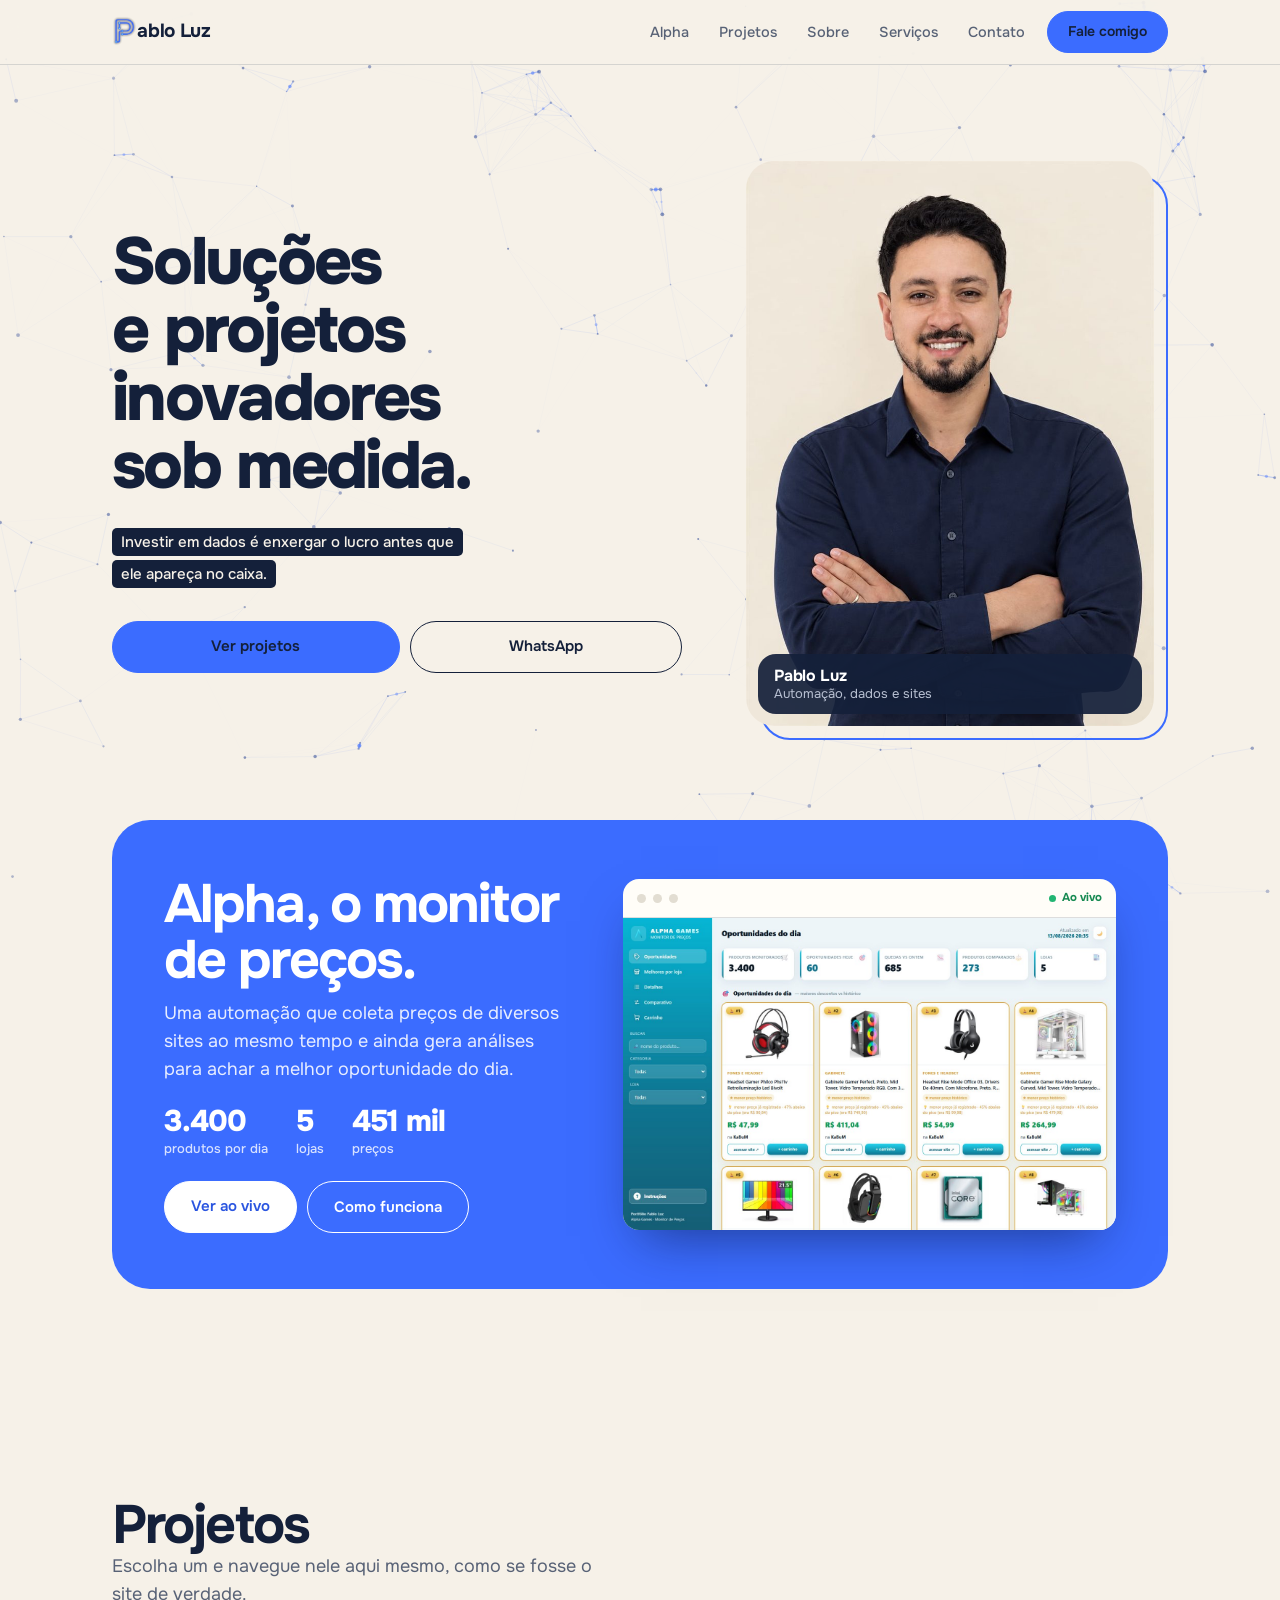
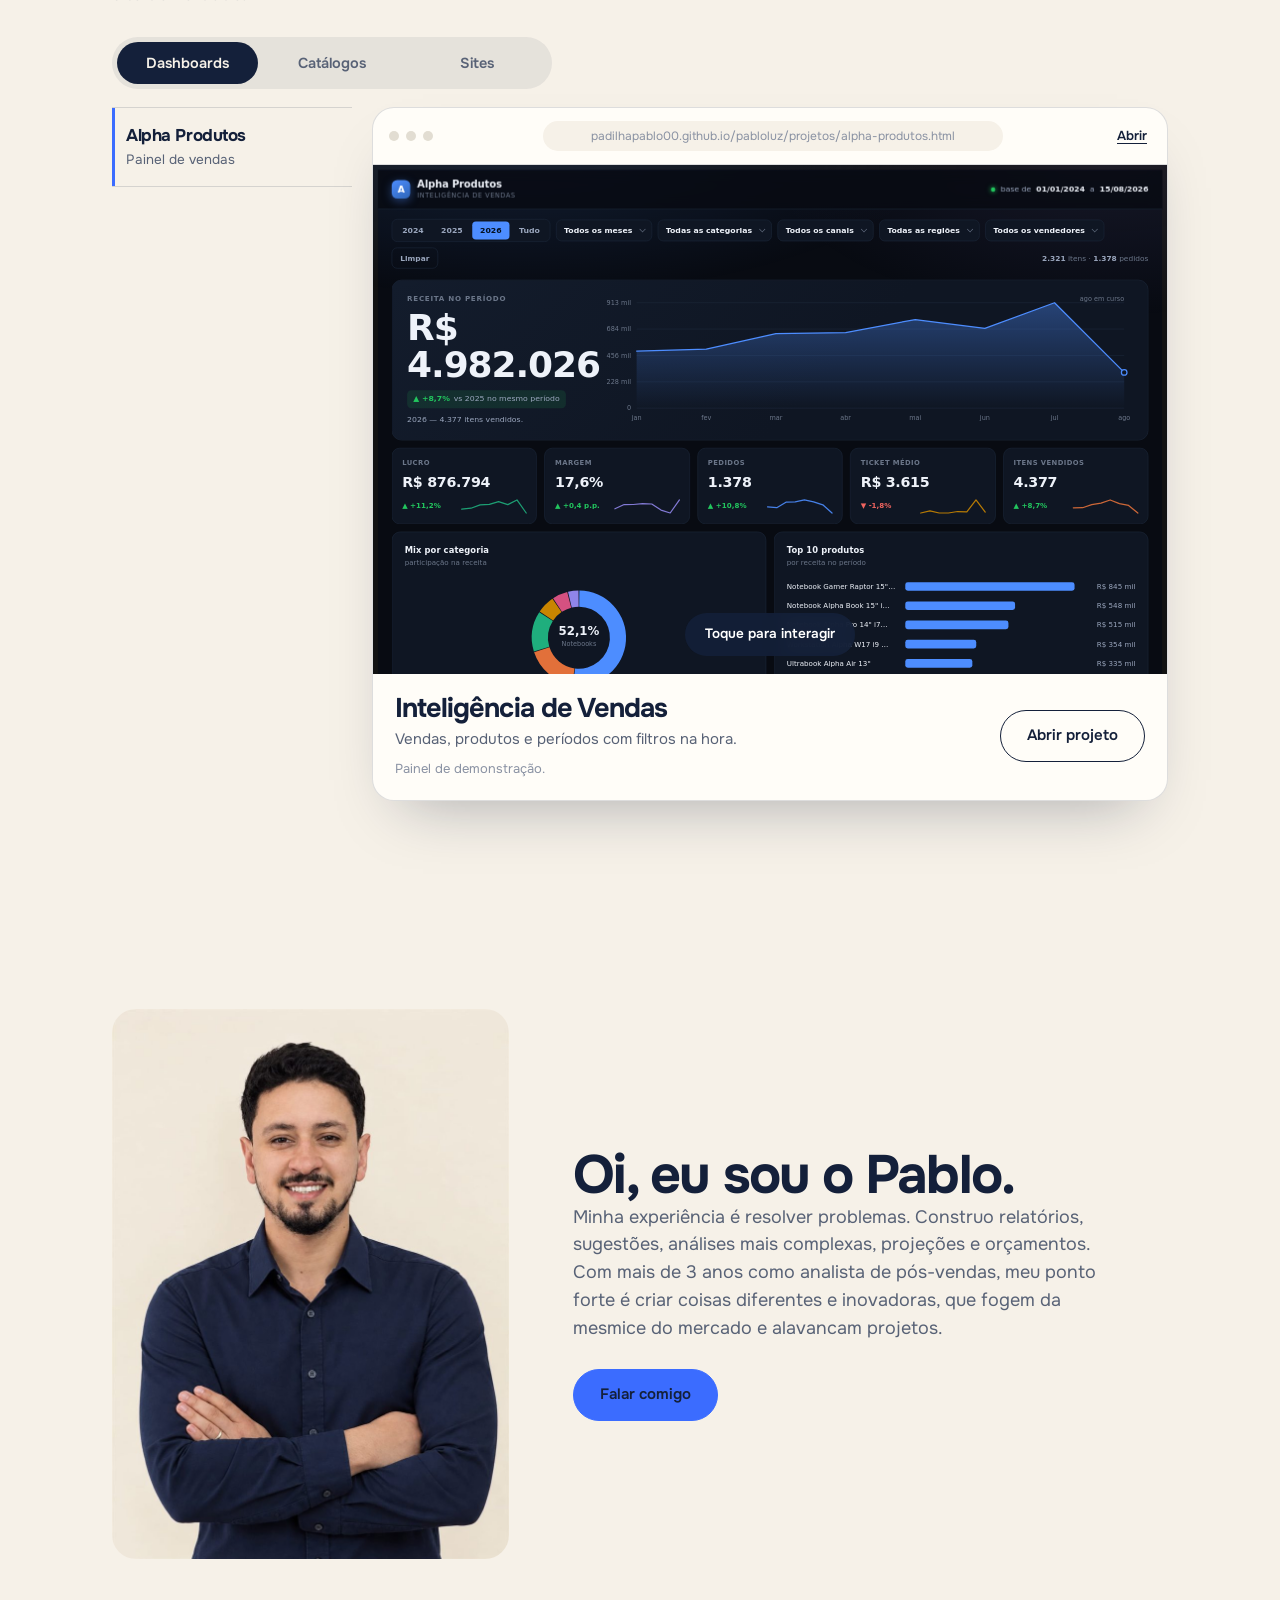
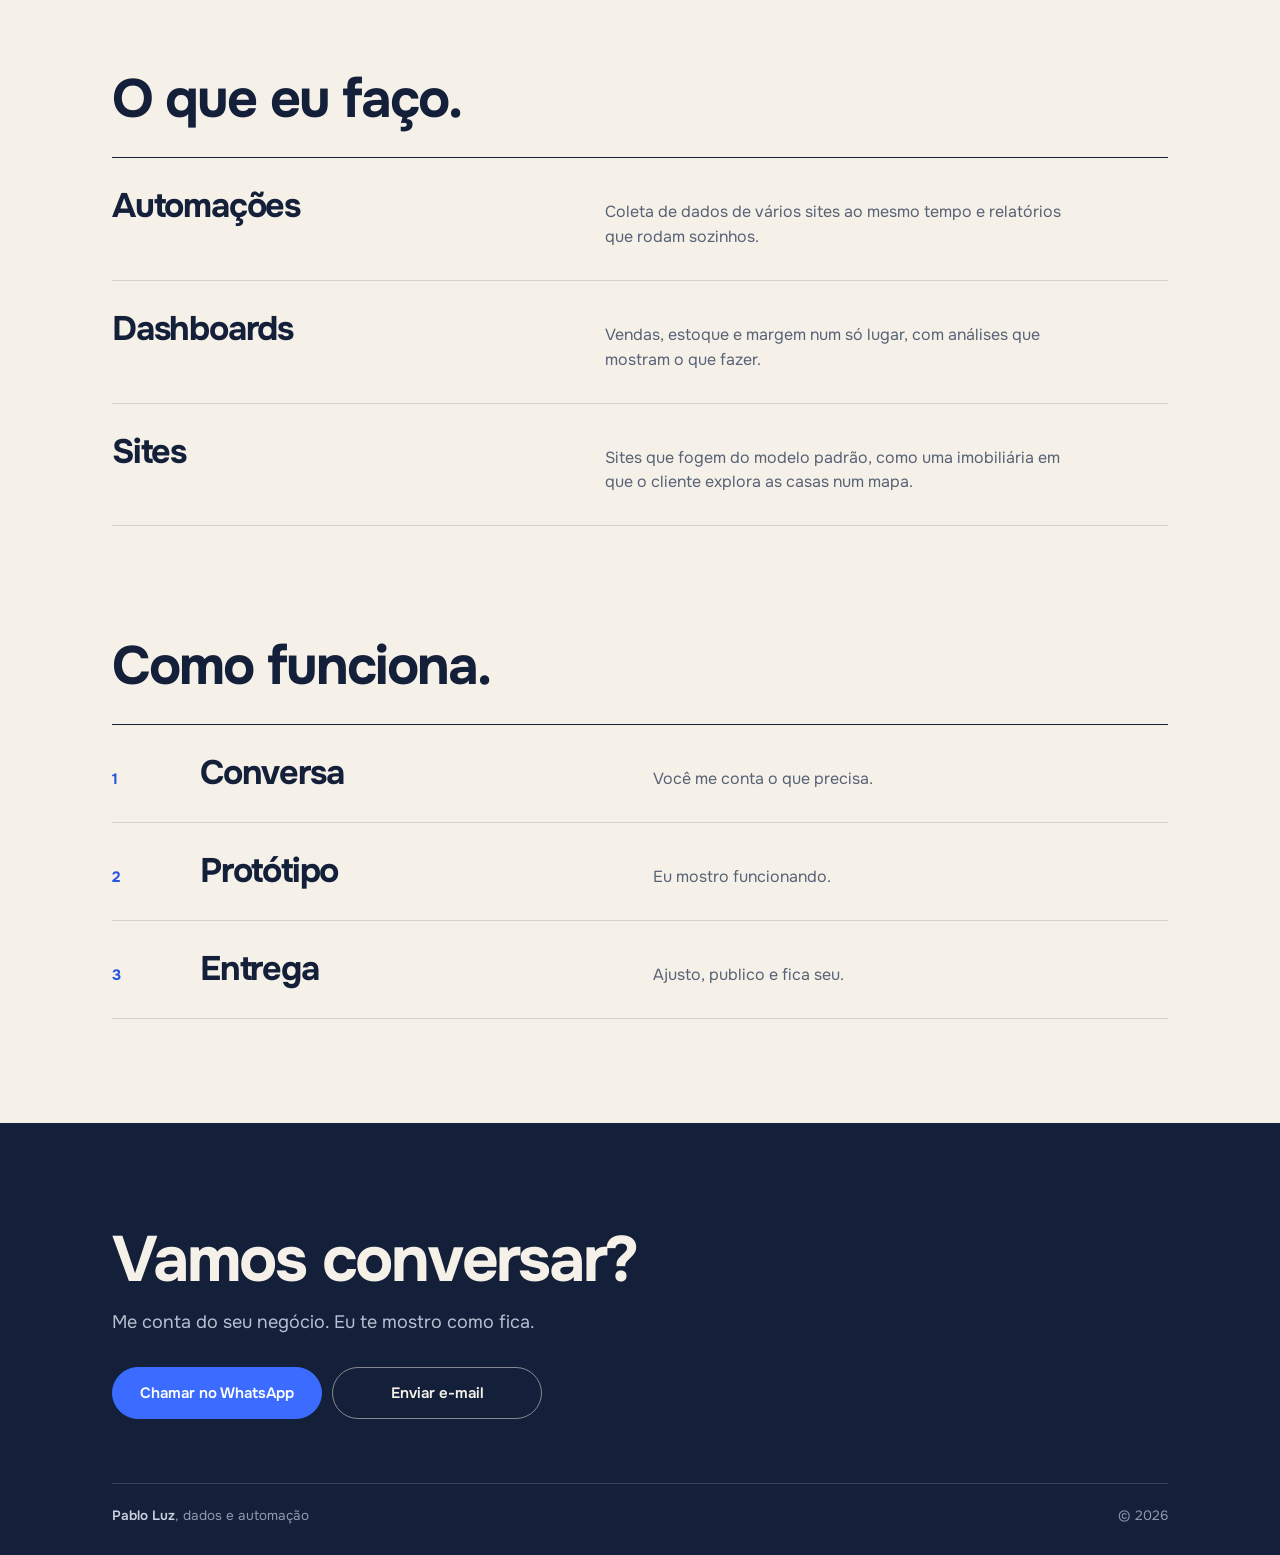
==== commit 07cef13f: "portfolio: Alpha em destaque logo apos o topo, categorias Dashboards/Catalogos/Sites, servicos com S" ====
--- a/index.html
+++ b/index.html
@@ -4,14 +4,14 @@
 <meta charset="UTF-8">
 <meta name="viewport" content="width=device-width, initial-scale=1, viewport-fit=cover">
 <meta name="theme-color" content="#f6f1e8">
-<title>Pablo Luz — Sites, painéis e automação</title>
-<meta name="description" content="Soluções e projetos inovadores sob medida: sites, painéis e automações. Veja projetos funcionando, de verdade, sem sair da página.">
+<title>Pablo Luz — Automação, dashboards e sites</title>
+<meta name="description" content="Soluções e projetos inovadores sob medida: automações, dashboards e sites. Veja projetos funcionando, de verdade, sem sair da página.">
 <link rel="canonical" href="https://padilhapablo00.github.io/pabloluz/">
 <link rel="icon" type="image/png" href="assets/logo-p.png">
 <meta property="og:type" content="website">
 <meta property="og:locale" content="pt_BR">
 <meta property="og:site_name" content="Pablo Luz">
-<meta property="og:title" content="Pablo Luz — Sites, painéis e automação">
+<meta property="og:title" content="Pablo Luz — Automação, dashboards e sites">
 <meta property="og:description" content="Soluções e projetos inovadores sob medida. Projetos funcionando, de verdade.">
 <meta property="og:url" content="https://padilhapablo00.github.io/pabloluz/">
 <link rel="preconnect" href="https://fonts.googleapis.com">
@@ -259,12 +259,12 @@
 
   <nav class="nav"><div class="wrap"><div class="row">
     <a class="logo" href="#top"><img class="pmark" src="assets/logo-p.png" alt="P">ablo&nbsp;Luz</a>
-    <div class="navlinks"><a href="#trabalhos">Projetos</a><a href="#alpha">Alpha</a><a href="#sobre">Sobre</a><a href="#servicos">Serviços</a><a href="#contato">Contato</a></div>
+    <div class="navlinks"><a href="#alpha">Alpha</a><a href="#trabalhos">Projetos</a><a href="#sobre">Sobre</a><a href="#servicos">Serviços</a><a href="#contato">Contato</a></div>
     <a class="btn btn-p btn-s" href="#contato">Fale comigo</a>
     <button class="burger" id="burger" aria-label="Abrir menu">☰</button>
   </div></div></nav>
   <div class="mmenu" id="mmenu">
-    <a class="l" href="#trabalhos">Projetos</a><a class="l" href="#alpha">Alpha</a><a class="l" href="#sobre">Sobre</a><a class="l" href="#servicos">Serviços</a><a class="l" href="#contato">Contato</a>
+    <a class="l" href="#alpha">Alpha</a><a class="l" href="#trabalhos">Projetos</a><a class="l" href="#sobre">Sobre</a><a class="l" href="#servicos">Serviços</a><a class="l" href="#contato">Contato</a>
     <a class="btn btn-p" href="https://wa.me/5555992091409?text=Oi%20Pablo!%20Vi%20o%20seu%20site%20e%20quero%20conversar." target="_blank" rel="noopener">Chamar no WhatsApp</a>
   </div>
 
@@ -280,14 +280,37 @@
     </div>
     <figure class="pic">
       <img src="assets/pablo.jpg" width="800" height="1109" alt="Pablo Luz" fetchpriority="high">
-      <figcaption><b>Pablo Luz</b><span>Dados, sites e automação</span></figcaption>
+      <figcaption><b>Pablo Luz</b><span>Automação, dados e sites</span></figcaption>
     </figure>
   </div></header>
 
+  <!-- ALPHA -->
+  <section class="sec" id="alpha" style="padding-top:8px"><div class="wrap">
+    <div class="feature">
+      <div>
+        <h2>Alpha, o monitor de preços.</h2>
+        <p class="lead">Uma automação que coleta preços de diversos sites ao mesmo tempo e ainda gera análises para achar a melhor oportunidade do dia.</p>
+        <div class="stat">
+          <div class="n">3.400<small>produtos por dia</small></div>
+          <div class="n">5<small>lojas</small></div>
+          <div class="n">451 mil<small>preços</small></div>
+        </div>
+        <div class="ctas">
+          <a class="btn btn-w" href="https://padilhapablo00.github.io/AlphaGames/" target="_blank" rel="noopener">Ver ao vivo</a>
+          <button class="btn" id="hwbtn" type="button">Como funciona</button>
+        </div>
+      </div>
+      <div class="awin">
+        <div class="bar"><i></i><i></i><i></i><span class="live"><span class="dot"></span>Ao vivo</span></div>
+        <img src="assets/alpha.jpg" width="1360" height="860" loading="lazy" alt="Painel Alpha, monitor de preços">
+      </div>
+    </div>
+  </div></section>
+
   <!-- PROJETOS -->
   <section class="sec" id="trabalhos"><div class="wrap">
-    <h2>Veja rodando.</h2>
-    <p class="lead">Escolha um projeto e navegue nele aqui mesmo.</p>
+    <h2>Projetos</h2>
+    <p class="lead">Escolha um e navegue nele aqui mesmo, como se fosse o site de verdade.</p>
     <div class="seg" id="seg"></div>
     <div class="show" id="showcase">
       <div class="sel" id="sel"></div>
@@ -311,29 +334,6 @@
     </div>
   </div></section>
 
-  <!-- ALPHA -->
-  <section class="sec" id="alpha" style="padding-top:8px"><div class="wrap">
-    <div class="feature">
-      <div>
-        <h2>Alpha, o monitor de preços.</h2>
-        <p class="lead">Acha a oferta mais barata sozinho, todo dia, em várias lojas.</p>
-        <div class="stat">
-          <div class="n">3.400<small>produtos por dia</small></div>
-          <div class="n">5<small>lojas</small></div>
-          <div class="n">451 mil<small>preços</small></div>
-        </div>
-        <div class="ctas">
-          <a class="btn btn-w" href="https://padilhapablo00.github.io/AlphaGames/" target="_blank" rel="noopener">Ver ao vivo</a>
-          <button class="btn" id="hwbtn" type="button">Como funciona</button>
-        </div>
-      </div>
-      <div class="awin">
-        <div class="bar"><i></i><i></i><i></i><span class="live"><span class="dot"></span>Ao vivo</span></div>
-        <img src="assets/alpha.jpg" width="1360" height="860" loading="lazy" alt="Painel Alpha, monitor de preços">
-      </div>
-    </div>
-  </div></section>
-
   <!-- SOBRE -->
   <section class="sec" id="sobre"><div class="wrap">
     <div class="about">
@@ -351,9 +351,9 @@
   <section class="sec" id="servicos" style="padding-top:8px"><div class="wrap">
     <h2>O que eu faço.</h2>
     <div class="rows">
-      <div class="rw"><h3>Sites</h3><p>Vitrines e páginas que passam confiança e vendem.</p></div>
-      <div class="rw"><h3>Painéis</h3><p>Vendas, estoque e margem num só lugar, fácil de ler.</p></div>
-      <div class="rw"><h3>Automação</h3><p>Coleta de dados e relatórios que rodam sozinhos.</p></div>
+      <div class="rw"><h3>Automações</h3><p>Coleta de dados de vários sites ao mesmo tempo e relatórios que rodam sozinhos.</p></div>
+      <div class="rw"><h3>Dashboards</h3><p>Vendas, estoque e margem num só lugar, com análises que mostram o que fazer.</p></div>
+      <div class="rw"><h3>Sites</h3><p>Sites que fogem do modelo padrão, como uma imobiliária em que o cliente explora as casas num mapa.</p></div>
     </div>
   </div></section>
 
@@ -387,11 +387,11 @@
       <div class="hwbody">
         <div class="hwhead">Um monitor que trabalha sozinho.</div>
         <div class="hwstep"><div class="hn">1</div><div><b>Coleta</b>
-          <p>Todo dia, robôs leem milhares de preços em várias lojas.</p></div></div>
+          <p>Uma automação coleta os preços de diversos sites ao mesmo tempo.</p></div></div>
         <div class="hwstep"><div class="hn">2</div><div><b>Comparação</b>
-          <p>Um "DNA" reconhece o mesmo produto entre lojas e acha o mais barato.</p></div></div>
-        <div class="hwstep"><div class="hn">3</div><div><b>Painel diário</b>
-          <p>Tudo vira um painel com as melhores ofertas do dia, atualizado sozinho.</p></div></div>
+          <p>Um "DNA" reconhece o mesmo produto em lojas diferentes e mostra onde está mais barato.</p></div></div>
+        <div class="hwstep"><div class="hn">3</div><div><b>Análises</b>
+          <p>Os dados viram análises e um dashboard com as melhores oportunidades do dia, atualizado sozinho.</p></div></div>
       </div>
     </div>
   </div>
@@ -404,30 +404,30 @@
   function $(id){return document.getElementById(id);}
 
   // ---- projetos (vitrine ao vivo) ----
-  var CATS=[['sites','Sites'],['campanhas','Campanhas'],['paineis','Painéis']];
+  var CATS=[['dashboards','Dashboards'],['catalogos','Catálogos'],['sites','Sites']];
   var N_SITE='Projeto de demonstração, marca fictícia.',N_LOJA='Projeto de demonstração, loja fictícia.';
   var PROJ=[
     {c:'sites',name:'Meridiano',kind:'Imobiliária',title:'Reserva Botânica',
      text:'Lançamento de alto padrão, com verde profundo e dourado.',url:'projetos/meridiano.html',note:N_SITE},
     {c:'sites',name:'Casa Nobre',kind:'Móveis de autor',title:'Casa Nobre',
      text:'Móveis de luxo em osso, nogueira e latão.',url:'projetos/casanobre.html',note:N_SITE},
-    {c:'campanhas',name:'Semana Amarela',kind:'Promoção',title:'Semana Amarela',
+    {c:'catalogos',name:'Semana Amarela',kind:'Promoção',title:'Semana Amarela',
      text:'Promoção com tipografia pesada e chamada direta.',url:'colecoes/promocao.html',note:N_LOJA},
-    {c:'campanhas',name:'Coleção Verão',kind:'E-commerce',title:'Maré Alta',
+    {c:'catalogos',name:'Coleção Verão',kind:'E-commerce',title:'Maré Alta',
      text:'Coleção com clima solar e leve.',url:'colecoes/verao.html',note:N_LOJA},
-    {c:'campanhas',name:'Coleção Inverno',kind:'E-commerce',title:'Entre Lãs',
+    {c:'catalogos',name:'Coleção Inverno',kind:'E-commerce',title:'Entre Lãs',
      text:'Serifa elegante e clima acolhedor pro frio.',url:'colecoes/inverno.html',note:N_LOJA},
-    {c:'campanhas',name:'Coleção Outono',kind:'E-commerce',title:'Folhagem',
+    {c:'catalogos',name:'Coleção Outono',kind:'E-commerce',title:'Folhagem',
      text:'Tons terrosos e tipografia com personalidade.',url:'colecoes/outono.html',note:N_LOJA},
-    {c:'campanhas',name:'Convite',kind:'Evento',title:'Você está convidada',
+    {c:'catalogos',name:'Convite',kind:'Evento',title:'Você está convidada',
      text:'Convite digital pro lançamento da coleção.',url:'colecoes/evento.html',note:N_LOJA},
-    {c:'campanhas',name:'Dia dos Namorados',kind:'Campanha',title:'Guia de presentes',
+    {c:'catalogos',name:'Dia dos Namorados',kind:'Campanha',title:'Guia de presentes',
      text:'Guia pra quem está indeciso decidir mais rápido.',url:'colecoes/campanha.html',note:N_LOJA},
-    {c:'paineis',name:'Alpha Produtos',kind:'Painel de vendas',title:'Inteligência de Vendas',
+    {c:'dashboards',name:'Alpha Produtos',kind:'Painel de vendas',title:'Inteligência de Vendas',
      text:'Vendas, produtos e períodos com filtros na hora.',url:'projetos/alpha-produtos.html',note:'Painel de demonstração.'}
   ];
 
-  var AUTO=9000,cat='sites',idx=0,timer=null,paused=false,live=false,manual=false,visible=false,started=false;
+  var AUTO=9000,cat='dashboards',idx=0,timer=null,paused=false,live=false,manual=false,visible=false,started=false;
   var seg=$('seg'),sel=$('sel'),view=$('view'),fr=$('frame'),prog=$('prog'),show=$('showcase');
   function list(){return PROJ.filter(function(p){return p.c===cat;});}
   function absUrl(u){return /^https?:/.test(u)?u:'padilhapablo00.github.io/pabloluz/'+u;}
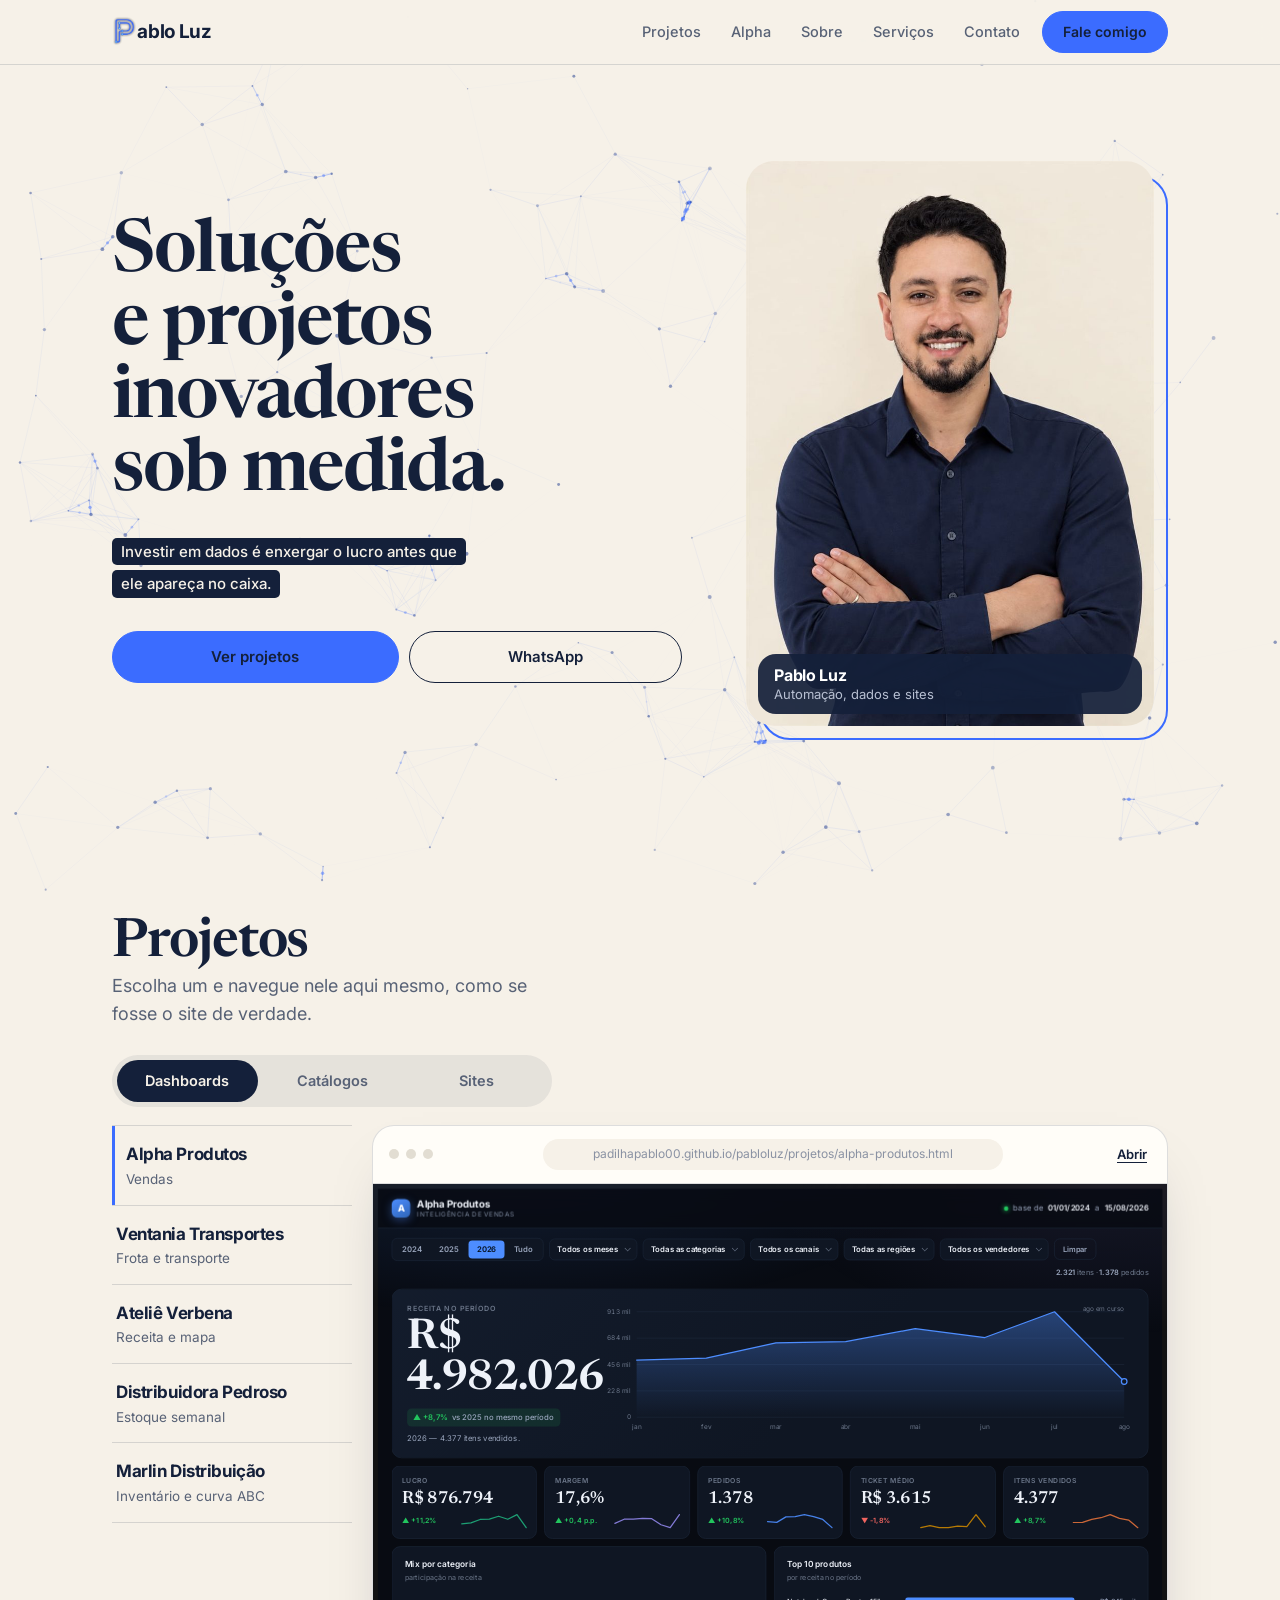
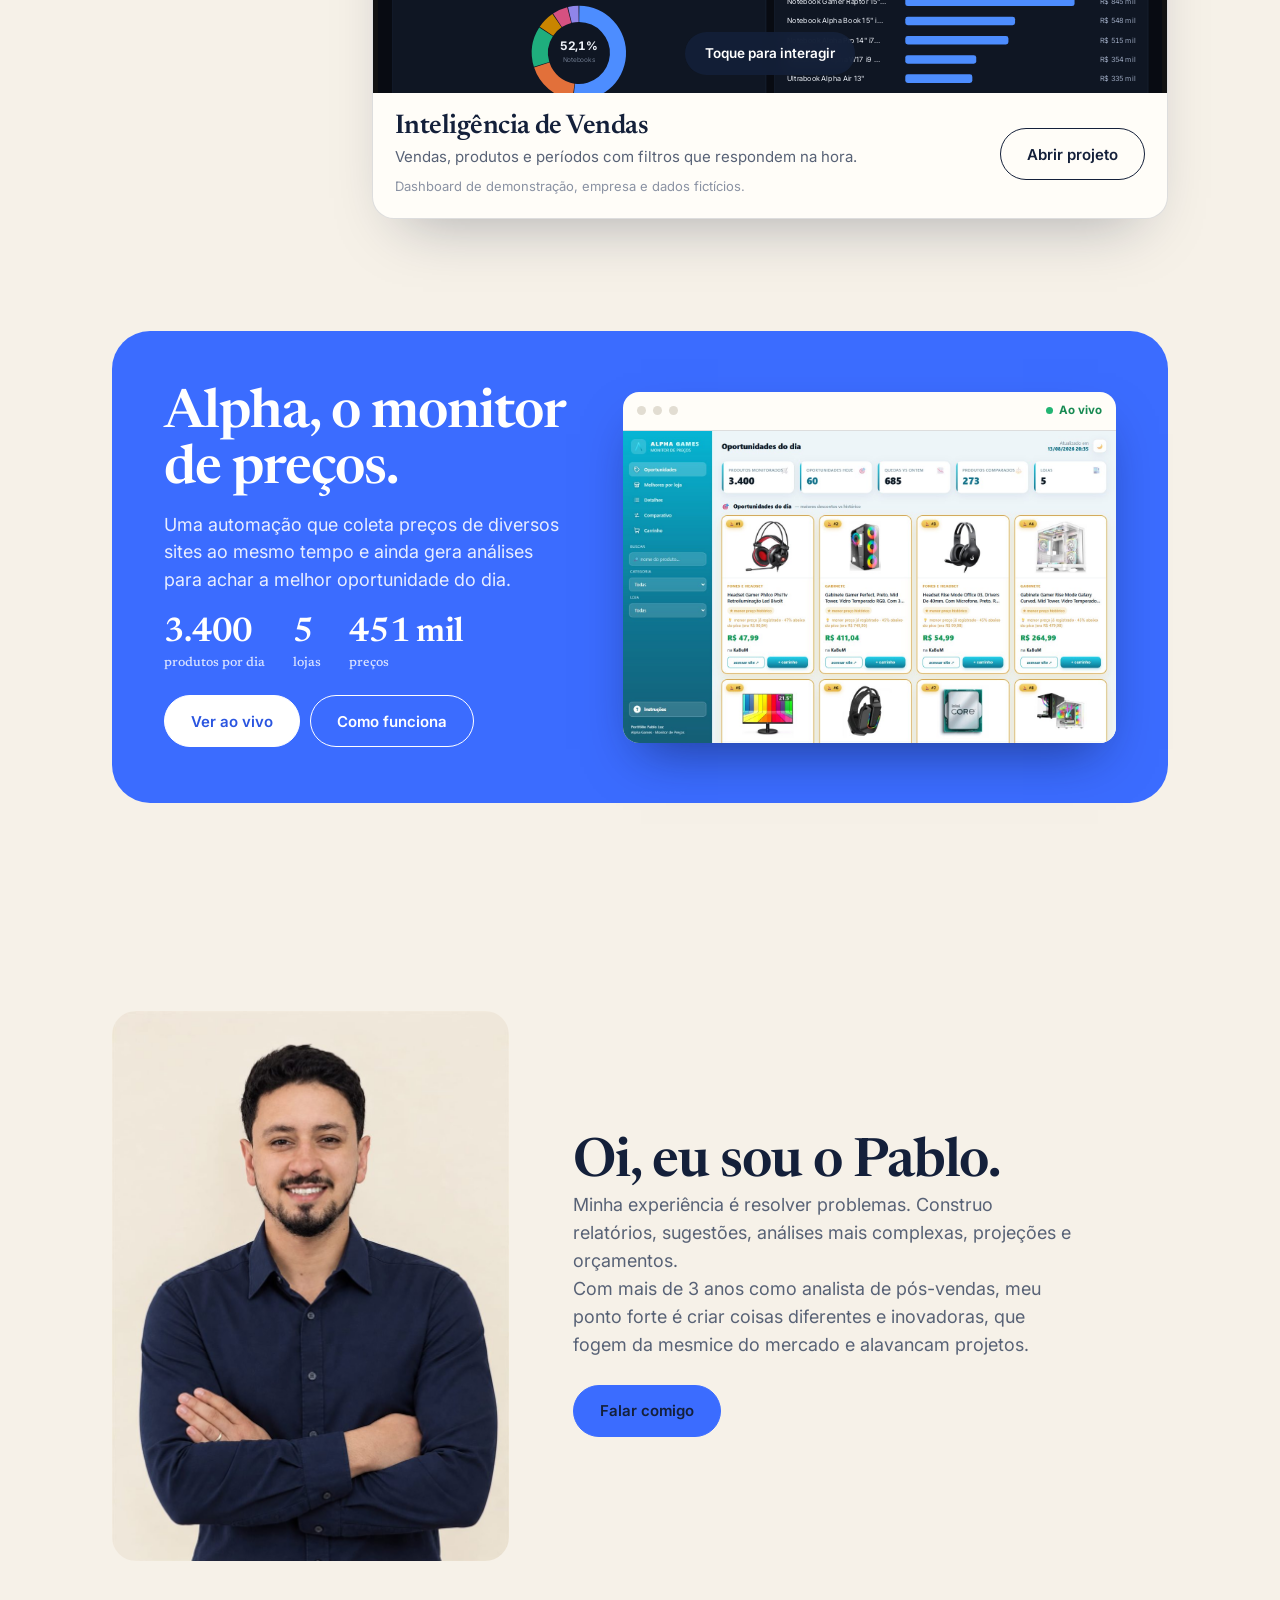
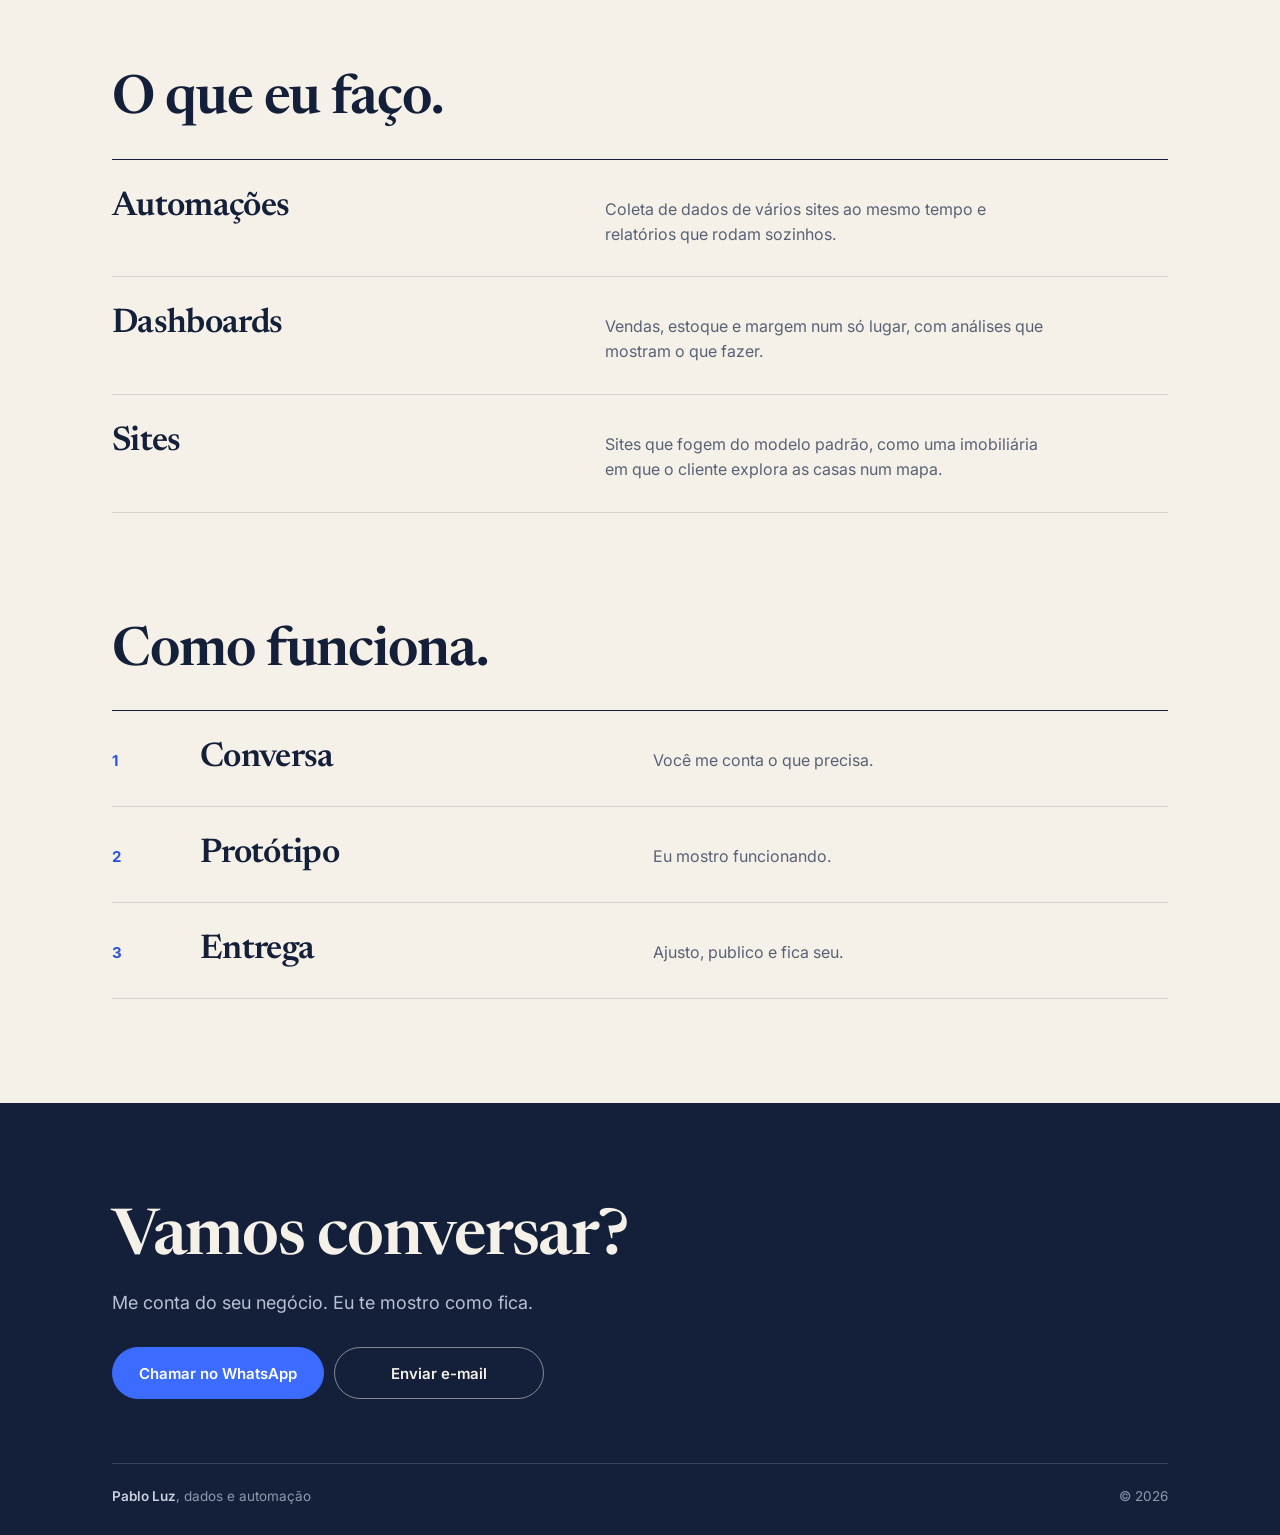
==== commit b0f3fe11: "portfolio: 4 novos dashboards (Ventania, Verbena, Pedroso, Marlin), Alpha Produtos otimizado para ce" ====
--- a/index.html
+++ b/index.html
@@ -16,7 +16,7 @@
 <meta property="og:url" content="https://padilhapablo00.github.io/pabloluz/">
 <link rel="preconnect" href="https://fonts.googleapis.com">
 <link rel="preconnect" href="https://fonts.gstatic.com" crossorigin>
-<link href="https://fonts.googleapis.com/css2?family=Onest:wght@400;500;600;700;800&display=swap" rel="stylesheet">
+<link href="https://fonts.googleapis.com/css2?family=Inter:wght@400;500;600;700&family=Newsreader:opsz,wght@6..72,500;6..72,600;6..72,700&display=swap" rel="stylesheet">
 <style>
 :root{
   color-scheme:light;
@@ -24,7 +24,8 @@
   --ink:#14203a; --mut:#586276; --dim:#8a92a3;
   --line:rgba(20,32,58,.14);
   --blue:#3b6cff; --blued:#2a55e0;
-  --font:"Onest",-apple-system,"Segoe UI",system-ui,"Helvetica Neue",Arial,sans-serif;
+  --font:"Inter",-apple-system,"Segoe UI",system-ui,"Helvetica Neue",Arial,sans-serif;
+  --serif:"Newsreader",Georgia,"Times New Roman",serif;
   --wrap:1120px;
 }
 *{box-sizing:border-box;-webkit-tap-highlight-color:transparent}
@@ -35,7 +36,7 @@
 .pl ::selection{background:var(--ink);color:var(--bg)}
 .pl a{color:inherit;text-decoration:none}
 .pl p{margin:0}.pl img{max-width:100%;display:block}
-.pl h1,.pl h2,.pl h3{margin:0;font-weight:700;letter-spacing:-.035em;line-height:1.04;text-wrap:balance}
+.pl h1,.pl h2,.pl h3{margin:0;font-family:var(--serif);font-weight:600;letter-spacing:-.02em;line-height:1.03;text-wrap:balance}
 .pl :focus-visible{outline:2px solid var(--blue);outline-offset:3px;border-radius:6px}
 .wrap{max-width:var(--wrap);margin:0 auto;padding:0 22px;position:relative;z-index:2}
 #field{position:fixed;inset:0;z-index:0;pointer-events:none;display:block}
@@ -63,7 +64,7 @@
 .mmenu{display:none;position:fixed;inset:64px 0 0;z-index:55;background:var(--bg);padding:12px 22px calc(28px + env(safe-area-inset-bottom));
   flex-direction:column;overflow:auto}
 .mmenu.on{display:flex}
-.mmenu a.l{font-size:30px;font-weight:700;letter-spacing:-.035em;padding:16px 0;border-bottom:1px solid var(--line)}
+.mmenu a.l{font-family:var(--serif);font-size:32px;font-weight:600;letter-spacing:-.02em;padding:16px 0;border-bottom:1px solid var(--line)}
 .mmenu .btn{margin-top:26px}
 
 /* HERO */
@@ -71,7 +72,7 @@
 .hero-grid{display:grid;grid-template-columns:minmax(0,1fr) 152px;grid-template-areas:"t p" "s p" "c c";
   grid-template-rows:auto 1fr auto;gap:16px 20px;align-items:start}
 .hero-tx{display:contents}
-.hero h1{grid-area:t;font-size:clamp(26px,7.5vw,72px);font-weight:800;line-height:1.02;letter-spacing:-.04em}
+.hero h1{grid-area:t;font-size:clamp(29px,8.6vw,78px);font-weight:600;line-height:1;letter-spacing:-.025em}
 .hero .sub{grid-area:s;margin:0;font-size:12.5px;line-height:2.15;font-weight:500}
 .hero .sub span{background:var(--ink);color:var(--bg);padding:.28em .6em;border-radius:5px;
   -webkit-box-decoration-break:clone;box-decoration-break:clone}
@@ -141,7 +142,7 @@
 .feature h2{font-size:clamp(32px,8.4vw,54px)}
 .feature .lead{color:rgba(255,255,255,.88);margin-top:12px}
 .stat{display:flex;gap:28px;margin-top:22px;flex-wrap:wrap}
-.stat .n{font-size:30px;font-weight:800;letter-spacing:-.035em;line-height:1}
+.stat .n{font-family:var(--serif);font-size:34px;font-weight:600;letter-spacing:-.02em;line-height:1}
 .stat .n small{display:block;font-size:13px;font-weight:500;letter-spacing:0;color:rgba(255,255,255,.8);margin-top:6px}
 .feature .ctas{display:flex;gap:10px;margin-top:26px;flex-wrap:wrap}
 .feature .ctas .btn{flex:1 1 auto}
@@ -200,7 +201,7 @@
 .pvbar .t{font-size:15px;font-weight:700}
 .pvbar button{font:inherit;font-size:14px;font-weight:600;color:var(--ink);background:transparent;border:1.5px solid var(--ink);border-radius:999px;padding:8px 16px;cursor:pointer}
 .hwbody{padding:22px 24px 28px;overflow:auto}
-.hwhead{font-size:26px;font-weight:800;letter-spacing:-.035em;line-height:1.08;margin-bottom:8px}
+.hwhead{font-family:var(--serif);font-size:28px;font-weight:600;letter-spacing:-.02em;line-height:1.08;margin-bottom:8px}
 .hwstep{display:flex;gap:16px;padding:16px 0;border-top:1px solid var(--line)}
 .hwstep .hn{font-size:15px;font-weight:700;color:var(--blued);min-width:22px}
 .hwstep b{font-size:17px;font-weight:700;letter-spacing:-.02em}
@@ -228,7 +229,7 @@
   .hero{padding:96px 0 72px}
   .hero-grid{grid-template-columns:1.15fr .85fr;grid-template-areas:none;grid-template-rows:auto;gap:64px;align-items:center}
   .hero-tx{display:block}
-  .hero h1{font-size:clamp(46px,5.2vw,68px)}
+  .hero h1{font-size:clamp(50px,5.7vw,80px)}
   .hero .sub{font-size:15px;margin-top:26px;max-width:36ch}
   .hero .ctas{margin-top:30px}
   .pic{grid-area:auto;margin:0 14px 14px 0;max-width:420px;justify-self:end}
@@ -259,12 +260,12 @@
 
   <nav class="nav"><div class="wrap"><div class="row">
     <a class="logo" href="#top"><img class="pmark" src="assets/logo-p.png" alt="P">ablo&nbsp;Luz</a>
-    <div class="navlinks"><a href="#alpha">Alpha</a><a href="#trabalhos">Projetos</a><a href="#sobre">Sobre</a><a href="#servicos">Serviços</a><a href="#contato">Contato</a></div>
+    <div class="navlinks"><a href="#trabalhos">Projetos</a><a href="#alpha">Alpha</a><a href="#sobre">Sobre</a><a href="#servicos">Serviços</a><a href="#contato">Contato</a></div>
     <a class="btn btn-p btn-s" href="#contato">Fale comigo</a>
     <button class="burger" id="burger" aria-label="Abrir menu">☰</button>
   </div></div></nav>
   <div class="mmenu" id="mmenu">
-    <a class="l" href="#alpha">Alpha</a><a class="l" href="#trabalhos">Projetos</a><a class="l" href="#sobre">Sobre</a><a class="l" href="#servicos">Serviços</a><a class="l" href="#contato">Contato</a>
+    <a class="l" href="#trabalhos">Projetos</a><a class="l" href="#alpha">Alpha</a><a class="l" href="#sobre">Sobre</a><a class="l" href="#servicos">Serviços</a><a class="l" href="#contato">Contato</a>
     <a class="btn btn-p" href="https://wa.me/5555992091409?text=Oi%20Pablo!%20Vi%20o%20seu%20site%20e%20quero%20conversar." target="_blank" rel="noopener">Chamar no WhatsApp</a>
   </div>
 
@@ -283,29 +284,6 @@
       <figcaption><b>Pablo Luz</b><span>Automação, dados e sites</span></figcaption>
     </figure>
   </div></header>
-
-  <!-- ALPHA -->
-  <section class="sec" id="alpha" style="padding-top:8px"><div class="wrap">
-    <div class="feature">
-      <div>
-        <h2>Alpha, o monitor de preços.</h2>
-        <p class="lead">Uma automação que coleta preços de diversos sites ao mesmo tempo e ainda gera análises para achar a melhor oportunidade do dia.</p>
-        <div class="stat">
-          <div class="n">3.400<small>produtos por dia</small></div>
-          <div class="n">5<small>lojas</small></div>
-          <div class="n">451 mil<small>preços</small></div>
-        </div>
-        <div class="ctas">
-          <a class="btn btn-w" href="https://padilhapablo00.github.io/AlphaGames/" target="_blank" rel="noopener">Ver ao vivo</a>
-          <button class="btn" id="hwbtn" type="button">Como funciona</button>
-        </div>
-      </div>
-      <div class="awin">
-        <div class="bar"><i></i><i></i><i></i><span class="live"><span class="dot"></span>Ao vivo</span></div>
-        <img src="assets/alpha.jpg" width="1360" height="860" loading="lazy" alt="Painel Alpha, monitor de preços">
-      </div>
-    </div>
-  </div></section>
 
   <!-- PROJETOS -->
   <section class="sec" id="trabalhos"><div class="wrap">
@@ -334,6 +312,29 @@
     </div>
   </div></section>
 
+  <!-- ALPHA -->
+  <section class="sec" id="alpha" style="padding-top:8px"><div class="wrap">
+    <div class="feature">
+      <div>
+        <h2>Alpha, o monitor de preços.</h2>
+        <p class="lead">Uma automação que coleta preços de diversos sites ao mesmo tempo e ainda gera análises para achar a melhor oportunidade do dia.</p>
+        <div class="stat">
+          <div class="n">3.400<small>produtos por dia</small></div>
+          <div class="n">5<small>lojas</small></div>
+          <div class="n">451 mil<small>preços</small></div>
+        </div>
+        <div class="ctas">
+          <a class="btn btn-w" href="https://padilhapablo00.github.io/AlphaGames/" target="_blank" rel="noopener">Ver ao vivo</a>
+          <button class="btn" id="hwbtn" type="button">Como funciona</button>
+        </div>
+      </div>
+      <div class="awin">
+        <div class="bar"><i></i><i></i><i></i><span class="live"><span class="dot"></span>Ao vivo</span></div>
+        <img src="assets/alpha.jpg" width="1360" height="860" loading="lazy" alt="Painel Alpha, monitor de preços">
+      </div>
+    </div>
+  </div></section>
+
   <!-- SOBRE -->
   <section class="sec" id="sobre"><div class="wrap">
     <div class="about">
@@ -405,7 +406,7 @@
 
   // ---- projetos (vitrine ao vivo) ----
   var CATS=[['dashboards','Dashboards'],['catalogos','Catálogos'],['sites','Sites']];
-  var N_SITE='Projeto de demonstração, marca fictícia.',N_LOJA='Projeto de demonstração, loja fictícia.';
+  var N_SITE='Projeto de demonstração, marca fictícia.',N_LOJA='Projeto de demonstração, loja fictícia.',N_DASH='Dashboard de demonstração, empresa e dados fictícios.';
   var PROJ=[
     {c:'sites',name:'Meridiano',kind:'Imobiliária',title:'Reserva Botânica',
      text:'Lançamento de alto padrão, com verde profundo e dourado.',url:'projetos/meridiano.html',note:N_SITE},
@@ -423,8 +424,16 @@
      text:'Convite digital pro lançamento da coleção.',url:'colecoes/evento.html',note:N_LOJA},
     {c:'catalogos',name:'Dia dos Namorados',kind:'Campanha',title:'Guia de presentes',
      text:'Guia pra quem está indeciso decidir mais rápido.',url:'colecoes/campanha.html',note:N_LOJA},
-    {c:'dashboards',name:'Alpha Produtos',kind:'Painel de vendas',title:'Inteligência de Vendas',
-     text:'Vendas, produtos e períodos com filtros na hora.',url:'projetos/alpha-produtos.html',note:'Painel de demonstração.'}
+    {c:'dashboards',name:'Alpha Produtos',kind:'Vendas',title:'Inteligência de Vendas',
+     text:'Vendas, produtos e períodos com filtros que respondem na hora.',url:'projetos/alpha-produtos.html',note:N_DASH},
+    {c:'dashboards',name:'Ventania Transportes',kind:'Frota e transporte',title:'Frota e transporte',
+     text:'Receita, margem e pontualidade por rota, veículo e motorista.',url:'projetos/dash-ventania.html',note:N_DASH},
+    {c:'dashboards',name:'Ateliê Verbena',kind:'Receita e mapa',title:'Receita por categoria e estado',
+     text:'Cosméticos vendidos por categoria, faixa etária e estado, num mapa do Brasil que filtra tudo.',url:'projetos/dash-verbena.html',note:N_DASH},
+    {c:'dashboards',name:'Distribuidora Pedroso',kind:'Estoque semanal',title:'Relatório semanal de estoque',
+     text:'Quanto há em estoque, onde está o dinheiro e o que está parado há mais de 90 dias.',url:'projetos/dash-pedroso.html',note:N_DASH},
+    {c:'dashboards',name:'Marlin Distribuição',kind:'Inventário e curva ABC',title:'Inventário e logística 360',
+     text:'Capital imobilizado, giro e curva ABC, com leitura automática do que fazer.',url:'projetos/dash-marlin.html',note:N_DASH}
   ];
 
   var AUTO=9000,cat='dashboards',idx=0,timer=null,paused=false,live=false,manual=false,visible=false,started=false;
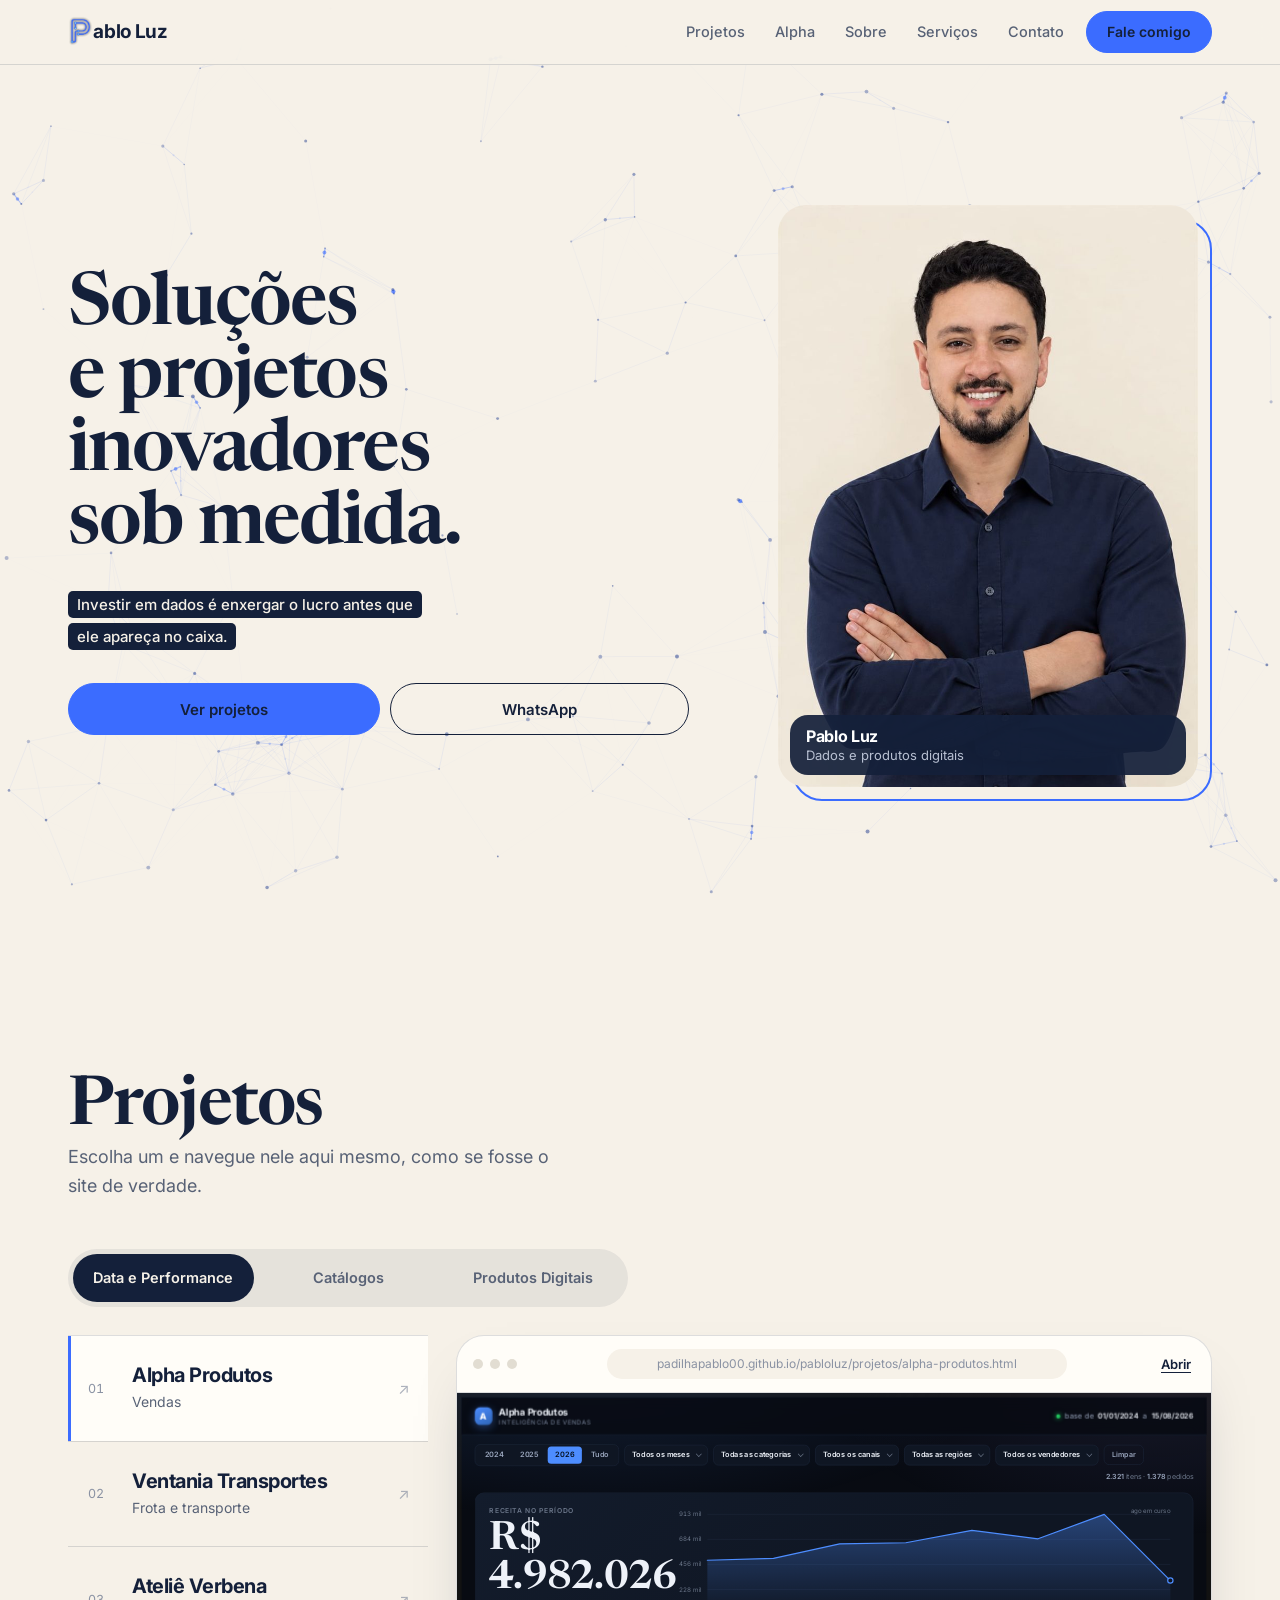
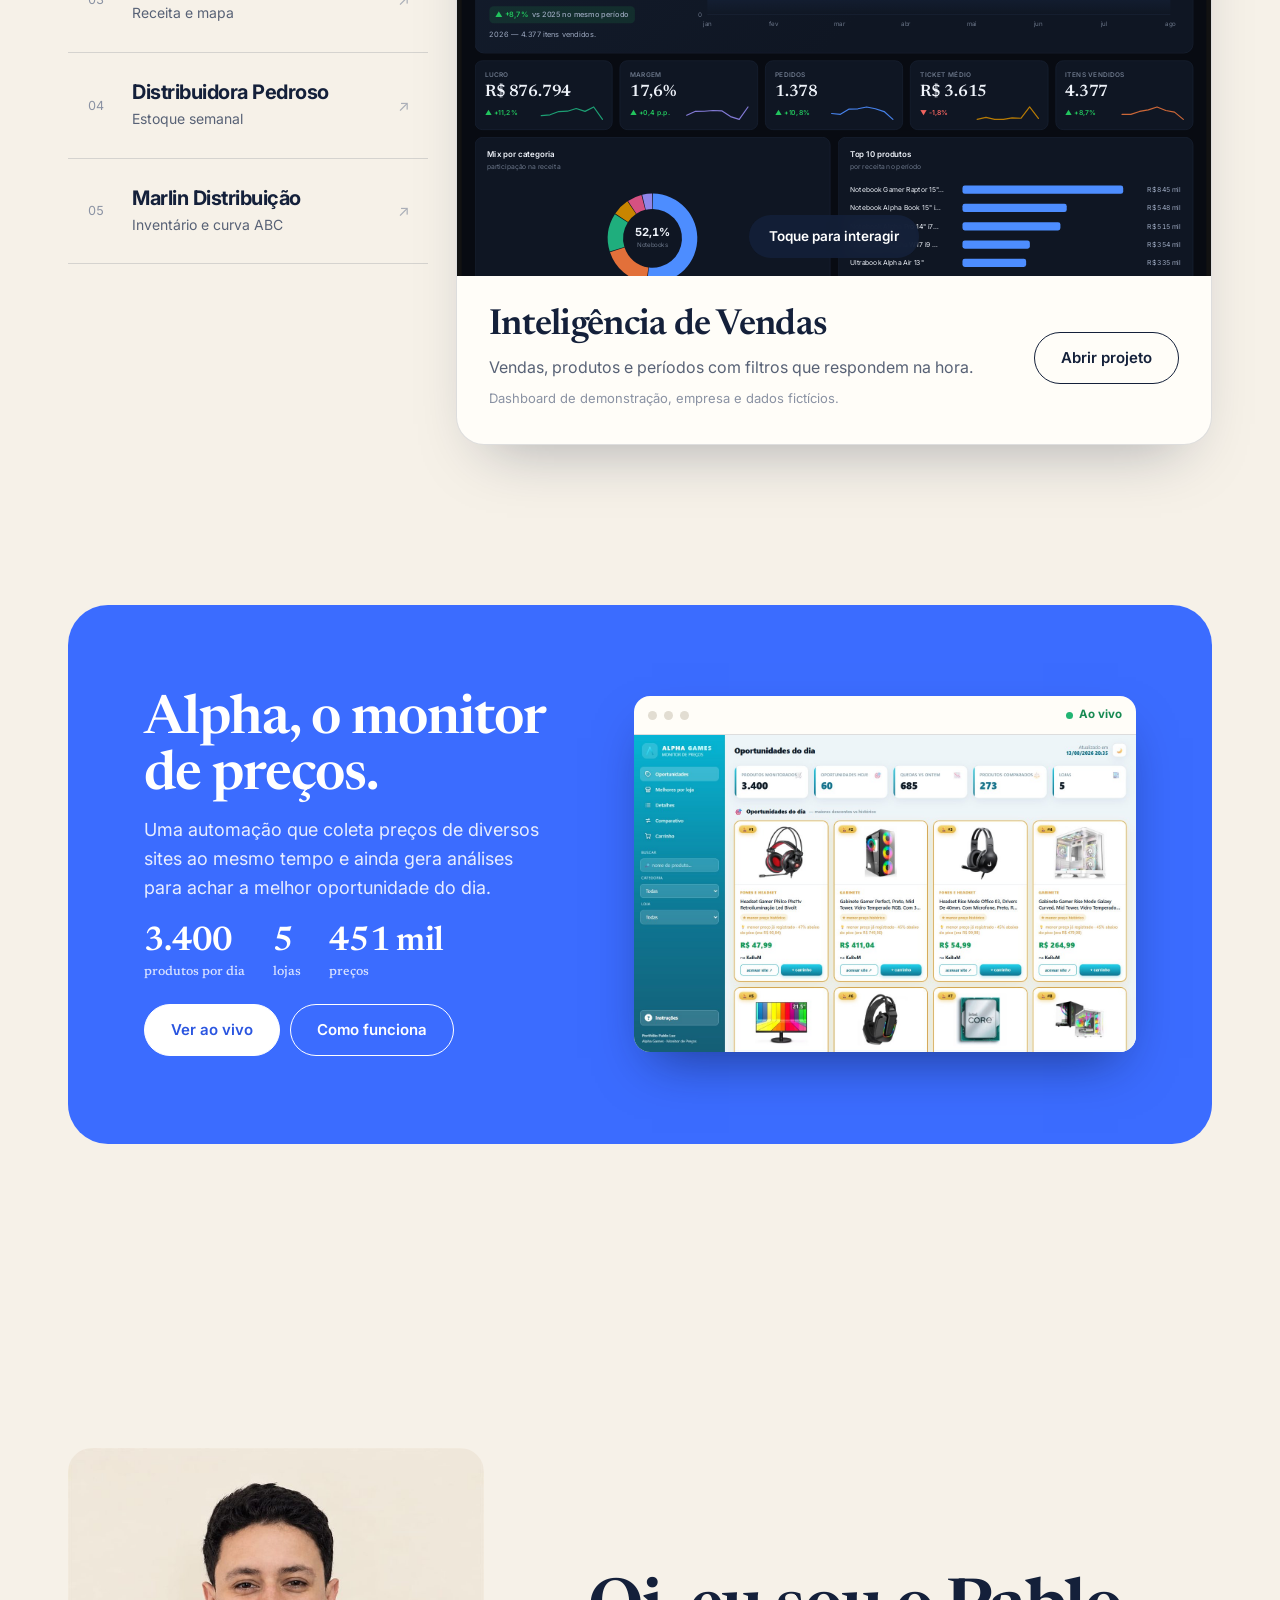
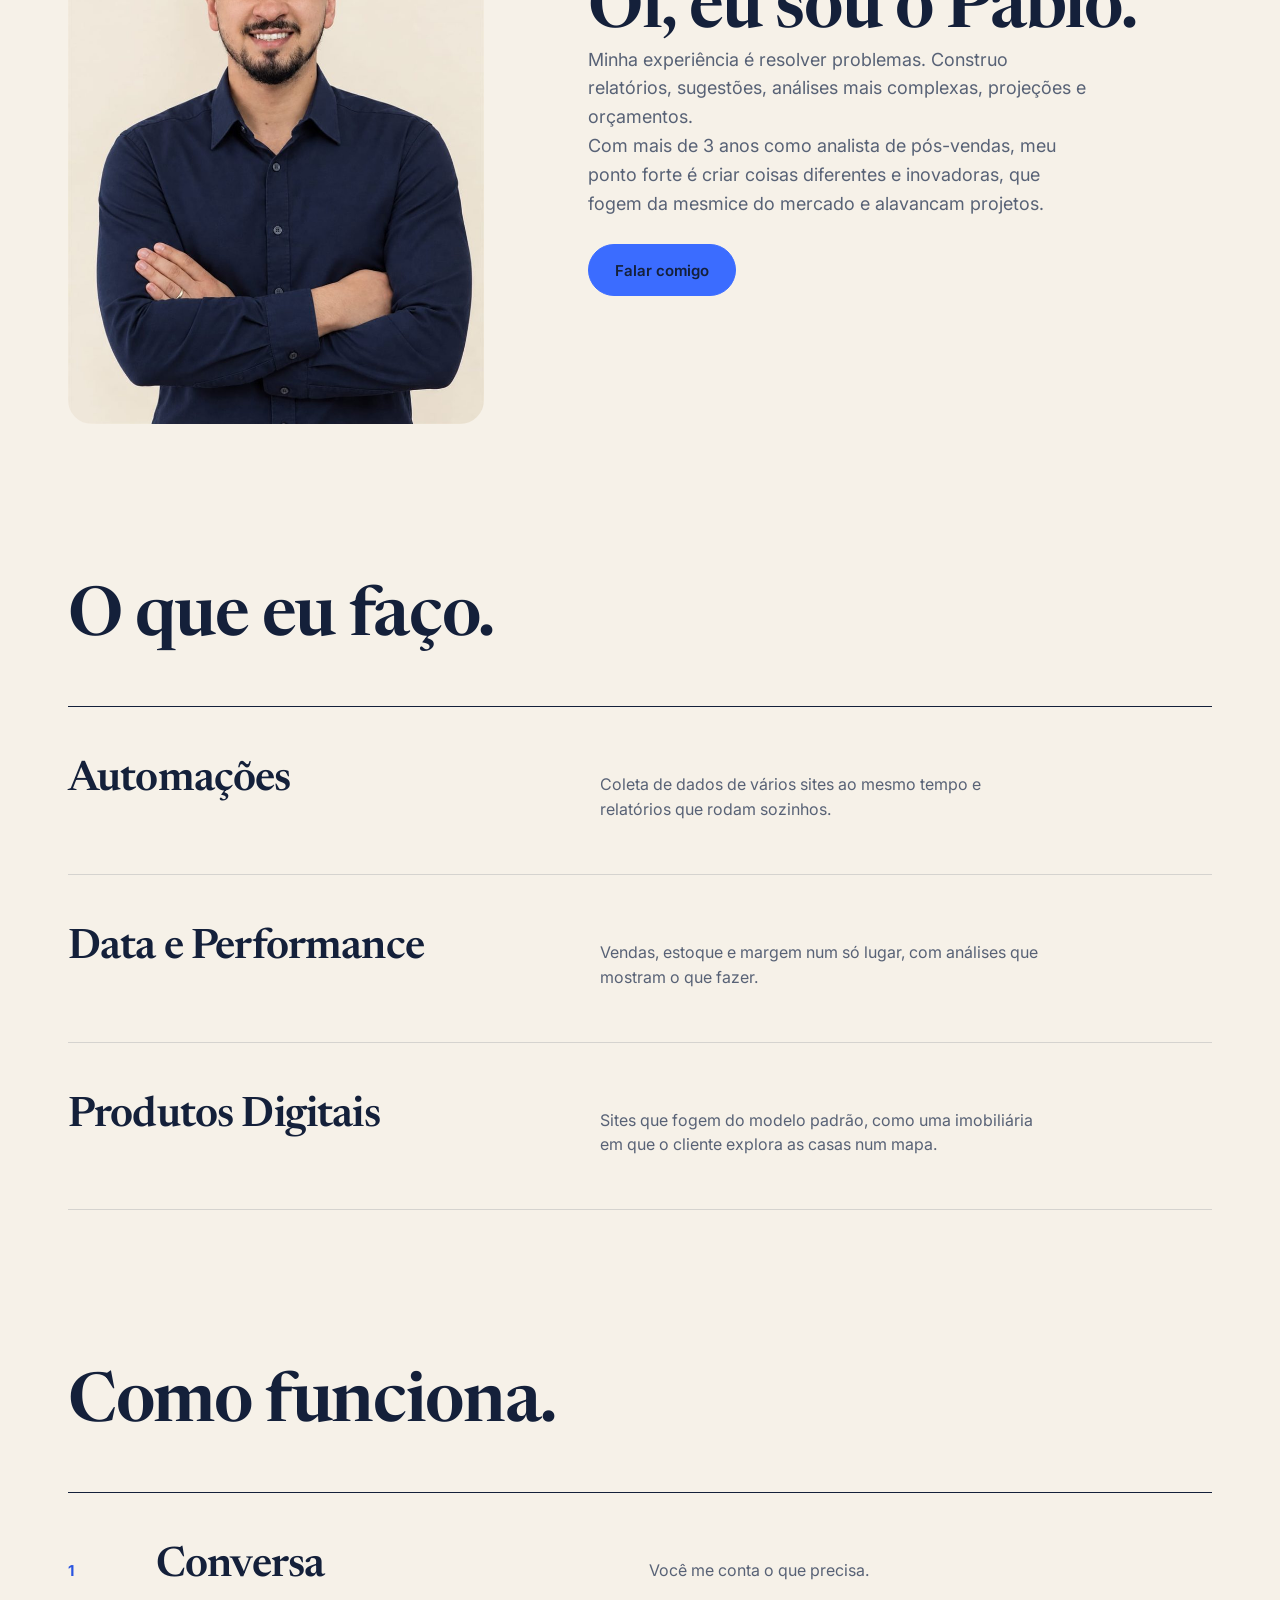
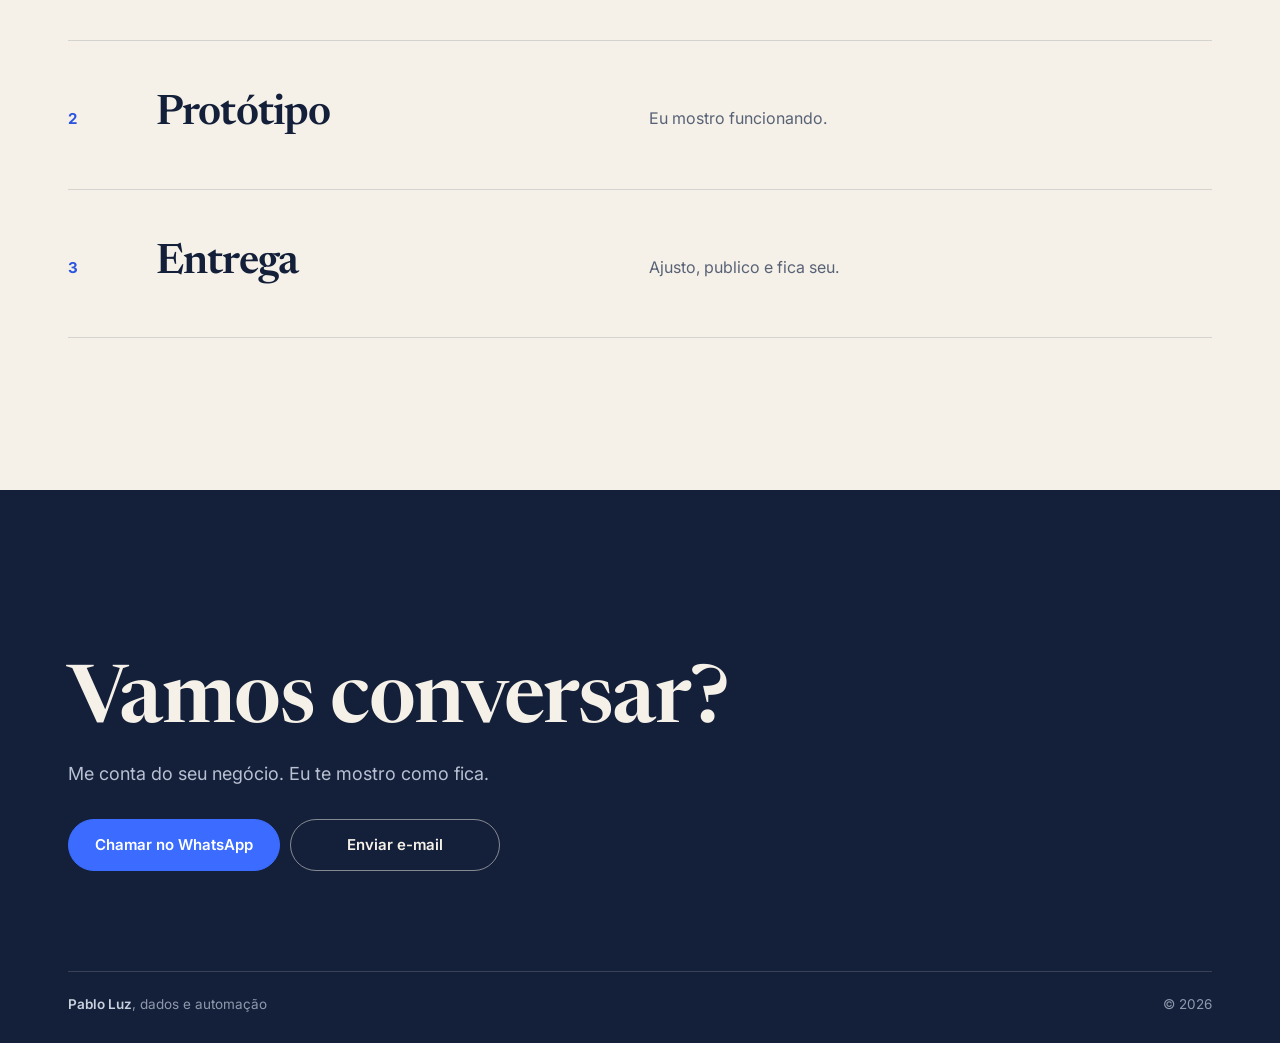
==== commit e01b42ea: "portfolio: categorias Data e Performance / Produtos Digitais, espacamento amplo no estilo ATLAS, vit" ====
--- a/index.html
+++ b/index.html
@@ -4,14 +4,14 @@
 <meta charset="UTF-8">
 <meta name="viewport" content="width=device-width, initial-scale=1, viewport-fit=cover">
 <meta name="theme-color" content="#f6f1e8">
-<title>Pablo Luz — Automação, dashboards e sites</title>
-<meta name="description" content="Soluções e projetos inovadores sob medida: automações, dashboards e sites. Veja projetos funcionando, de verdade, sem sair da página.">
+<title>Pablo Luz — Automação, dados e produtos digitais</title>
+<meta name="description" content="Soluções e projetos inovadores sob medida: automações, dados e produtos digitais. Veja projetos funcionando, de verdade, sem sair da página.">
 <link rel="canonical" href="https://padilhapablo00.github.io/pabloluz/">
 <link rel="icon" type="image/png" href="assets/logo-p.png">
 <meta property="og:type" content="website">
 <meta property="og:locale" content="pt_BR">
 <meta property="og:site_name" content="Pablo Luz">
-<meta property="og:title" content="Pablo Luz — Automação, dashboards e sites">
+<meta property="og:title" content="Pablo Luz — Automação, dados e produtos digitais">
 <meta property="og:description" content="Soluções e projetos inovadores sob medida. Projetos funcionando, de verdade.">
 <meta property="og:url" content="https://padilhapablo00.github.io/pabloluz/">
 <link rel="preconnect" href="https://fonts.googleapis.com">
@@ -26,7 +26,7 @@
   --blue:#3b6cff; --blued:#2a55e0;
   --font:"Inter",-apple-system,"Segoe UI",system-ui,"Helvetica Neue",Arial,sans-serif;
   --serif:"Newsreader",Georgia,"Times New Roman",serif;
-  --wrap:1120px;
+  --wrap:1240px;
 }
 *{box-sizing:border-box;-webkit-tap-highlight-color:transparent}
 html{scroll-behavior:smooth}
@@ -38,7 +38,7 @@
 .pl p{margin:0}.pl img{max-width:100%;display:block}
 .pl h1,.pl h2,.pl h3{margin:0;font-family:var(--serif);font-weight:600;letter-spacing:-.02em;line-height:1.03;text-wrap:balance}
 .pl :focus-visible{outline:2px solid var(--blue);outline-offset:3px;border-radius:6px}
-.wrap{max-width:var(--wrap);margin:0 auto;padding:0 22px;position:relative;z-index:2}
+.wrap{max-width:var(--wrap);margin:0 auto;padding:0 24px;position:relative;z-index:2}
 #field{position:fixed;inset:0;z-index:0;pointer-events:none;display:block}
 
 /* BOTOES */
@@ -68,7 +68,7 @@
 .mmenu .btn{margin-top:26px}
 
 /* HERO */
-.hero{padding:40px 0 56px;position:relative}
+.hero{padding:48px 0 76px;position:relative}
 .hero-grid{display:grid;grid-template-columns:minmax(0,1fr) 152px;grid-template-areas:"t p" "s p" "c c";
   grid-template-rows:auto 1fr auto;gap:16px 20px;align-items:start}
 .hero-tx{display:contents}
@@ -91,25 +91,27 @@
 .hero .sub{animation-delay:.12s}.hero .ctas{animation-delay:.24s}.pic{animation-delay:.18s}
 
 /* SECOES */
-.sec{padding:72px 0;position:relative;z-index:2}
-.sec h2{font-size:clamp(30px,7.6vw,54px)}
-.lead{color:var(--mut);font-size:clamp(16px,4.2vw,18px);max-width:42ch;margin-top:14px;line-height:1.55}
+.sec{padding:104px 0;position:relative;z-index:2}
+.sec h2{font-size:clamp(36px,9vw,68px)}
+.lead{color:var(--mut);font-size:clamp(16px,4.2vw,18px);max-width:44ch;margin-top:22px;line-height:1.6}
 
 /* VITRINE */
-.seg{display:flex;gap:4px;background:rgba(20,32,58,.07);border-radius:999px;padding:5px;margin-top:28px;max-width:440px}
-.sg{flex:1;height:42px;border:0;border-radius:999px;background:transparent;font:inherit;font-size:14.5px;font-weight:600;color:var(--mut);
+.seg{display:flex;gap:4px;background:rgba(20,32,58,.07);border-radius:999px;padding:5px;margin-top:48px;max-width:560px}
+.sg{flex:1;height:48px;line-height:1.15;padding:0 6px;border:0;border-radius:999px;background:transparent;font:inherit;font-size:14.5px;font-weight:600;color:var(--mut);
   cursor:pointer;transition:.22s}
 .sg.on{background:var(--ink);color:var(--bg)}
-.show{display:grid;grid-template-columns:240px minmax(0,1fr);gap:20px;margin-top:18px}
+.show{display:grid;grid-template-columns:360px minmax(0,1fr);gap:28px;margin-top:28px}
 .sel{display:flex;flex-direction:column;align-self:start}
-.si{width:100%;text-align:left;border:0;border-top:1px solid var(--line);background:transparent;padding:15px 4px;
-  cursor:pointer;font:inherit;color:var(--ink);transition:padding .2s,color .2s}
+.si{width:100%;text-align:left;border:0;border-top:1px solid var(--line);background:transparent;padding:28px 18px 28px 20px;min-height:92px;
+  cursor:pointer;font:inherit;color:var(--ink);transition:background .2s;display:grid;grid-template-columns:34px minmax(0,1fr) 18px;column-gap:10px;align-items:center}
 .si:last-child{border-bottom:1px solid var(--line)}
-.si .nm{display:block;font-size:17px;font-weight:700;letter-spacing:-.025em}
-.si .kd{display:block;font-size:13.5px;color:var(--mut);margin-top:1px}
-.si:hover{padding-left:10px}
-.si.on{padding-left:14px;box-shadow:inset 3px 0 0 var(--blue)}
-.stage{border:1px solid var(--line);border-radius:22px;overflow:hidden;background:var(--paper);position:relative;
+.si .nm{display:block;font-size:20px;font-weight:700;letter-spacing:-.025em;line-height:1.15}
+.si .kd{display:block;font-size:14px;color:var(--mut);margin-top:4px}
+.si .ix{font-size:12.5px;color:var(--dim);font-variant-numeric:tabular-nums}
+.si .ar{font-size:15px;color:var(--dim);opacity:.7;justify-self:end}
+.si:hover{background:rgba(20,32,58,.035)}
+.si.on{background:var(--paper);box-shadow:inset 3px 0 0 var(--blue)}
+.stage{border:1px solid var(--line);border-radius:28px;overflow:hidden;background:var(--paper);position:relative;
   box-shadow:0 30px 60px -30px rgba(20,32,58,.35)}
 .prog{position:absolute;left:0;top:0;height:3px;width:100%;background:var(--blue);transform-origin:left;transform:scaleX(0);z-index:5;pointer-events:none}
 .prog.run{animation:prog 9s linear forwards}
@@ -132,13 +134,13 @@
 .exit{position:absolute;right:12px;bottom:12px;z-index:4;display:none;font:inherit;font-size:13px;font-weight:600;color:#fff;
   background:rgba(20,32,58,.9);border:0;border-radius:999px;padding:10px 16px;cursor:pointer}
 .view.live .exit{display:block}
-.scopy{padding:20px 22px 22px;display:grid;grid-template-columns:minmax(0,1fr) auto;gap:18px;align-items:center}
-.scopy h3{font-size:clamp(21px,5.4vw,27px)}
-.scopy p{color:var(--mut);font-size:15px;line-height:1.5;margin-top:6px;max-width:56ch}
+.scopy{padding:32px 32px 36px;display:grid;grid-template-columns:minmax(0,1fr) auto;gap:26px;align-items:center}
+.scopy h3{font-size:clamp(26px,6vw,36px)}
+.scopy p{color:var(--mut);font-size:16px;line-height:1.55;margin-top:10px;max-width:56ch}
 .scopy .note{font-size:13px;color:var(--dim);margin-top:8px}
 
 /* ALPHA: o unico bloco de cor cheia da pagina */
-.feature{background:var(--blue);color:#fff;border-radius:30px;padding:30px 22px 24px;display:grid;grid-template-columns:1fr;gap:28px;align-items:center;position:relative;z-index:2}
+.feature{background:var(--blue);color:#fff;border-radius:30px;padding:44px 24px 32px;display:grid;grid-template-columns:1fr;gap:36px;align-items:center;position:relative;z-index:2}
 .feature h2{font-size:clamp(32px,8.4vw,54px)}
 .feature .lead{color:rgba(255,255,255,.88);margin-top:12px}
 .stat{display:flex;gap:28px;margin-top:22px;flex-wrap:wrap}
@@ -159,28 +161,28 @@
 .awin img{width:100%;height:auto;display:block}
 
 /* SOBRE */
-.about{display:grid;grid-template-columns:1fr;gap:28px;position:relative;z-index:2}
+.about{display:grid;grid-template-columns:1fr;gap:40px;position:relative;z-index:2}
 .about .ph{background:#efe7d8;border-radius:24px;overflow:hidden}
 .about .ph img{width:100%;height:auto;display:block}
 .about .lead{max-width:46ch}
 
 /* LISTAS (servicos e etapas) */
-.rows{margin-top:30px;border-top:1.5px solid var(--ink)}
-.rw{display:grid;grid-template-columns:1fr;gap:6px;padding:24px 0;border-bottom:1px solid var(--line)}
-.rw h3{font-size:clamp(26px,6.6vw,34px)}
+.rows{margin-top:52px;border-top:1.5px solid var(--ink)}
+.rw{display:grid;grid-template-columns:1fr;gap:8px;padding:36px 0;border-bottom:1px solid var(--line)}
+.rw h3{font-size:clamp(30px,7.4vw,42px)}
 .rw p{color:var(--mut);font-size:16px;max-width:44ch}
 .rw .n{font-size:15px;font-weight:700;color:var(--blued)}
 
 /* CONTATO (faixa cheia + rodape) */
-.contact{background:var(--ink);color:var(--bg);position:relative;z-index:2;padding:72px 0 0}
-.contact h2{font-size:clamp(34px,9vw,64px);max-width:14ch}
+.contact{background:var(--ink);color:var(--bg);position:relative;z-index:2;padding:120px 0 0}
+.contact h2{font-size:clamp(40px,10.4vw,80px);max-width:14ch}
 .contact .lead{color:#b8c0d2;margin-top:16px}
 .contact .ctas{display:flex;flex-direction:column;gap:10px;margin-top:30px;max-width:360px}
 .contact .btn{border-color:rgba(246,241,232,.5);color:var(--bg)}
 .contact .btn:hover{background:var(--bg);color:var(--ink);border-color:var(--bg)}
 .contact .btn-p{border-color:var(--blue);color:#fff}
 .contact .btn-p:hover{background:#fff;color:var(--blued);border-color:#fff}
-.foot{display:flex;justify-content:space-between;gap:14px;flex-wrap:wrap;margin-top:64px;padding:22px 0 calc(28px + env(safe-area-inset-bottom));
+.foot{display:flex;justify-content:space-between;gap:14px;flex-wrap:wrap;margin-top:100px;padding:22px 0 calc(28px + env(safe-area-inset-bottom));
   border-top:1px solid rgba(246,241,232,.16);font-size:13.5px;color:#8f99ad}
 .foot b{color:#c9d0de;font-weight:600}
 
@@ -209,11 +211,12 @@
 
 /* ---- RESPONSIVO ---- */
 @media(max-width:1000px){
-  .show{grid-template-columns:1fr;gap:14px}
-  .sel{flex-direction:row;overflow-x:auto;scrollbar-width:none;margin:0 -22px;padding:0 22px;gap:8px}
+  .show{grid-template-columns:1fr;gap:18px}
+  .sel{flex-direction:row;overflow-x:auto;scrollbar-width:none;margin:0 -24px;padding:0 24px;gap:10px}
   .sel::-webkit-scrollbar{display:none}
-  .si,.si:last-child{width:auto;min-width:160px;flex:0 0 auto;border:1.5px solid var(--line);border-radius:14px;padding:12px 16px}
-  .si:hover,.si.on{padding:12px 16px}
+  .si,.si:last-child{width:auto;min-width:200px;min-height:0;flex:0 0 auto;border:1.5px solid var(--line);border-radius:16px;padding:18px 20px;display:block}
+  .si .ix,.si .ar{display:none}
+  .si:hover{background:transparent}
   .si.on{background:var(--ink);color:var(--bg);border-color:var(--ink);box-shadow:none}
   .si.on .kd{color:#b8c0d2}
 }
@@ -225,8 +228,8 @@
   .ftop .u{display:none}.ftop .op{margin-left:auto}
 }
 @media(min-width:701px){
-  .wrap{padding:0 32px}
-  .hero{padding:96px 0 72px}
+  .wrap{padding:0 48px}
+  .hero{padding:140px 0 120px}
   .hero-grid{grid-template-columns:1.15fr .85fr;grid-template-areas:none;grid-template-rows:auto;gap:64px;align-items:center}
   .hero-tx{display:block}
   .hero h1{font-size:clamp(50px,5.7vw,80px)}
@@ -237,13 +240,13 @@
   .pic img{border-radius:28px}
   .pic figcaption{left:12px;right:12px;bottom:12px;border-radius:18px;padding:12px 16px}
   .pic figcaption b{font-size:16px}.pic figcaption span{font-size:13px}
-  .sec{padding:104px 0}
-  .feature{padding:56px 52px;grid-template-columns:.9fr 1.1fr;gap:56px;border-radius:38px}
+  .sec{padding:152px 0}
+  .feature{padding:88px 76px;grid-template-columns:.9fr 1.1fr;gap:80px;border-radius:40px}
   .feature .ctas .btn{flex:0 0 auto}
-  .about{grid-template-columns:.8fr 1.2fr;gap:64px;align-items:center}
-  .rw{grid-template-columns:.9fr 1.1fr;gap:32px;align-items:baseline;padding:30px 0}
+  .about{grid-template-columns:.8fr 1.2fr;gap:104px;align-items:center}
+  .rw{grid-template-columns:.9fr 1.1fr;gap:32px;align-items:baseline;padding:52px 0}
   .rw.step{grid-template-columns:56px .9fr 1.1fr}
-  .contact{padding-top:104px}
+  .contact{padding-top:172px}
   .contact .ctas{flex-direction:row;max-width:none}
   .contact .btn{min-width:210px}
 }
@@ -281,7 +284,7 @@
     </div>
     <figure class="pic">
       <img src="assets/pablo.jpg" width="800" height="1109" alt="Pablo Luz" fetchpriority="high">
-      <figcaption><b>Pablo Luz</b><span>Automação, dados e sites</span></figcaption>
+      <figcaption><b>Pablo Luz</b><span>Dados e produtos digitais</span></figcaption>
     </figure>
   </div></header>
 
@@ -353,8 +356,8 @@
     <h2>O que eu faço.</h2>
     <div class="rows">
       <div class="rw"><h3>Automações</h3><p>Coleta de dados de vários sites ao mesmo tempo e relatórios que rodam sozinhos.</p></div>
-      <div class="rw"><h3>Dashboards</h3><p>Vendas, estoque e margem num só lugar, com análises que mostram o que fazer.</p></div>
-      <div class="rw"><h3>Sites</h3><p>Sites que fogem do modelo padrão, como uma imobiliária em que o cliente explora as casas num mapa.</p></div>
+      <div class="rw"><h3>Data e Performance</h3><p>Vendas, estoque e margem num só lugar, com análises que mostram o que fazer.</p></div>
+      <div class="rw"><h3>Produtos Digitais</h3><p>Sites que fogem do modelo padrão, como uma imobiliária em que o cliente explora as casas num mapa.</p></div>
     </div>
   </div></section>
 
@@ -405,7 +408,7 @@
   function $(id){return document.getElementById(id);}
 
   // ---- projetos (vitrine ao vivo) ----
-  var CATS=[['dashboards','Dashboards'],['catalogos','Catálogos'],['sites','Sites']];
+  var CATS=[['dashboards','Data e Performance'],['catalogos','Catálogos'],['sites','Produtos Digitais']];
   var N_SITE='Projeto de demonstração, marca fictícia.',N_LOJA='Projeto de demonstração, loja fictícia.',N_DASH='Dashboard de demonstração, empresa e dados fictícios.';
   var PROJ=[
     {c:'sites',name:'Meridiano',kind:'Imobiliária',title:'Reserva Botânica',
@@ -454,7 +457,7 @@
     sel.innerHTML='';
     list().forEach(function(p,i){
       var b=document.createElement('button');b.type='button';b.className='si';
-      b.innerHTML='<span class="nm">'+p.name+'</span><span class="kd">'+p.kind+'</span>';
+      b.innerHTML='<span class="ix">'+String(i+1).padStart(2,'0')+'</span><span><span class="nm">'+p.name+'</span><span class="kd">'+p.kind+'</span></span><span class="ar">↗</span>';
       b.onclick=function(){idx=i;manual=true;render();stopAuto();};
       sel.appendChild(b);
     });
